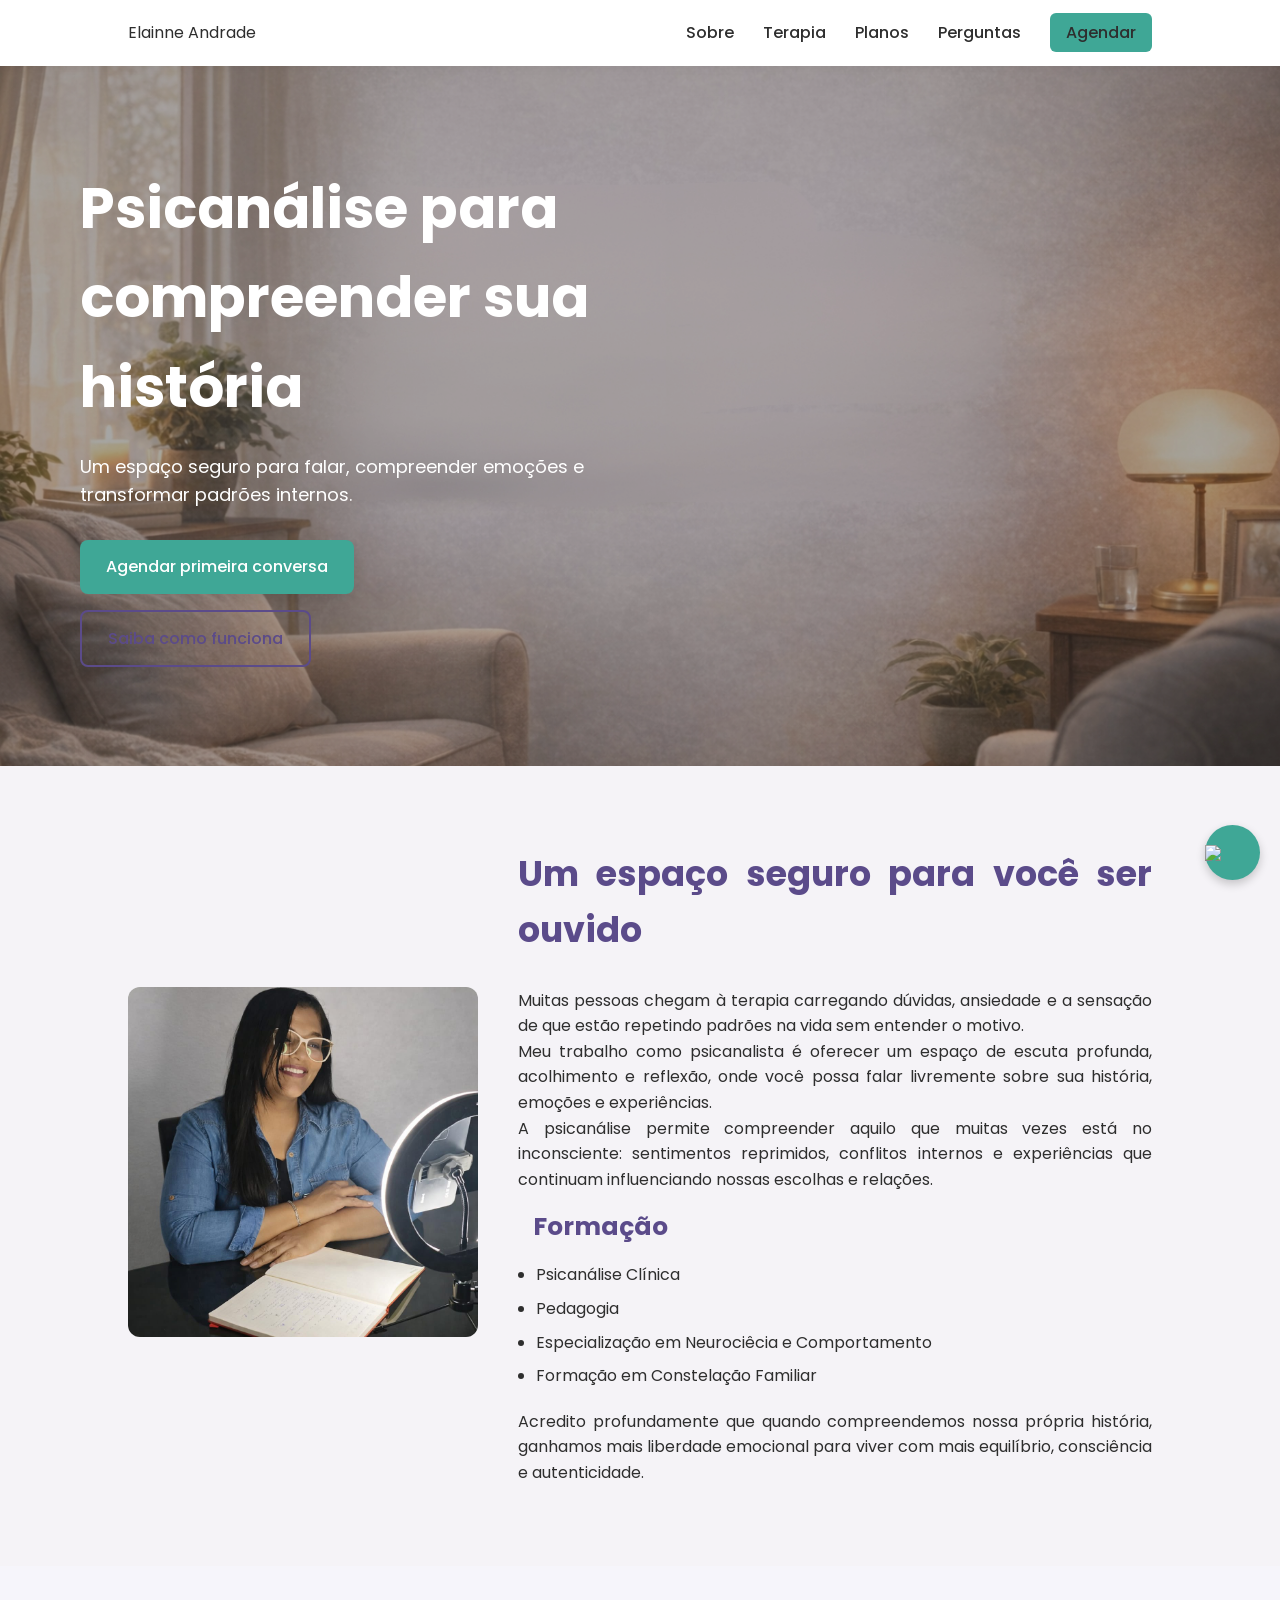
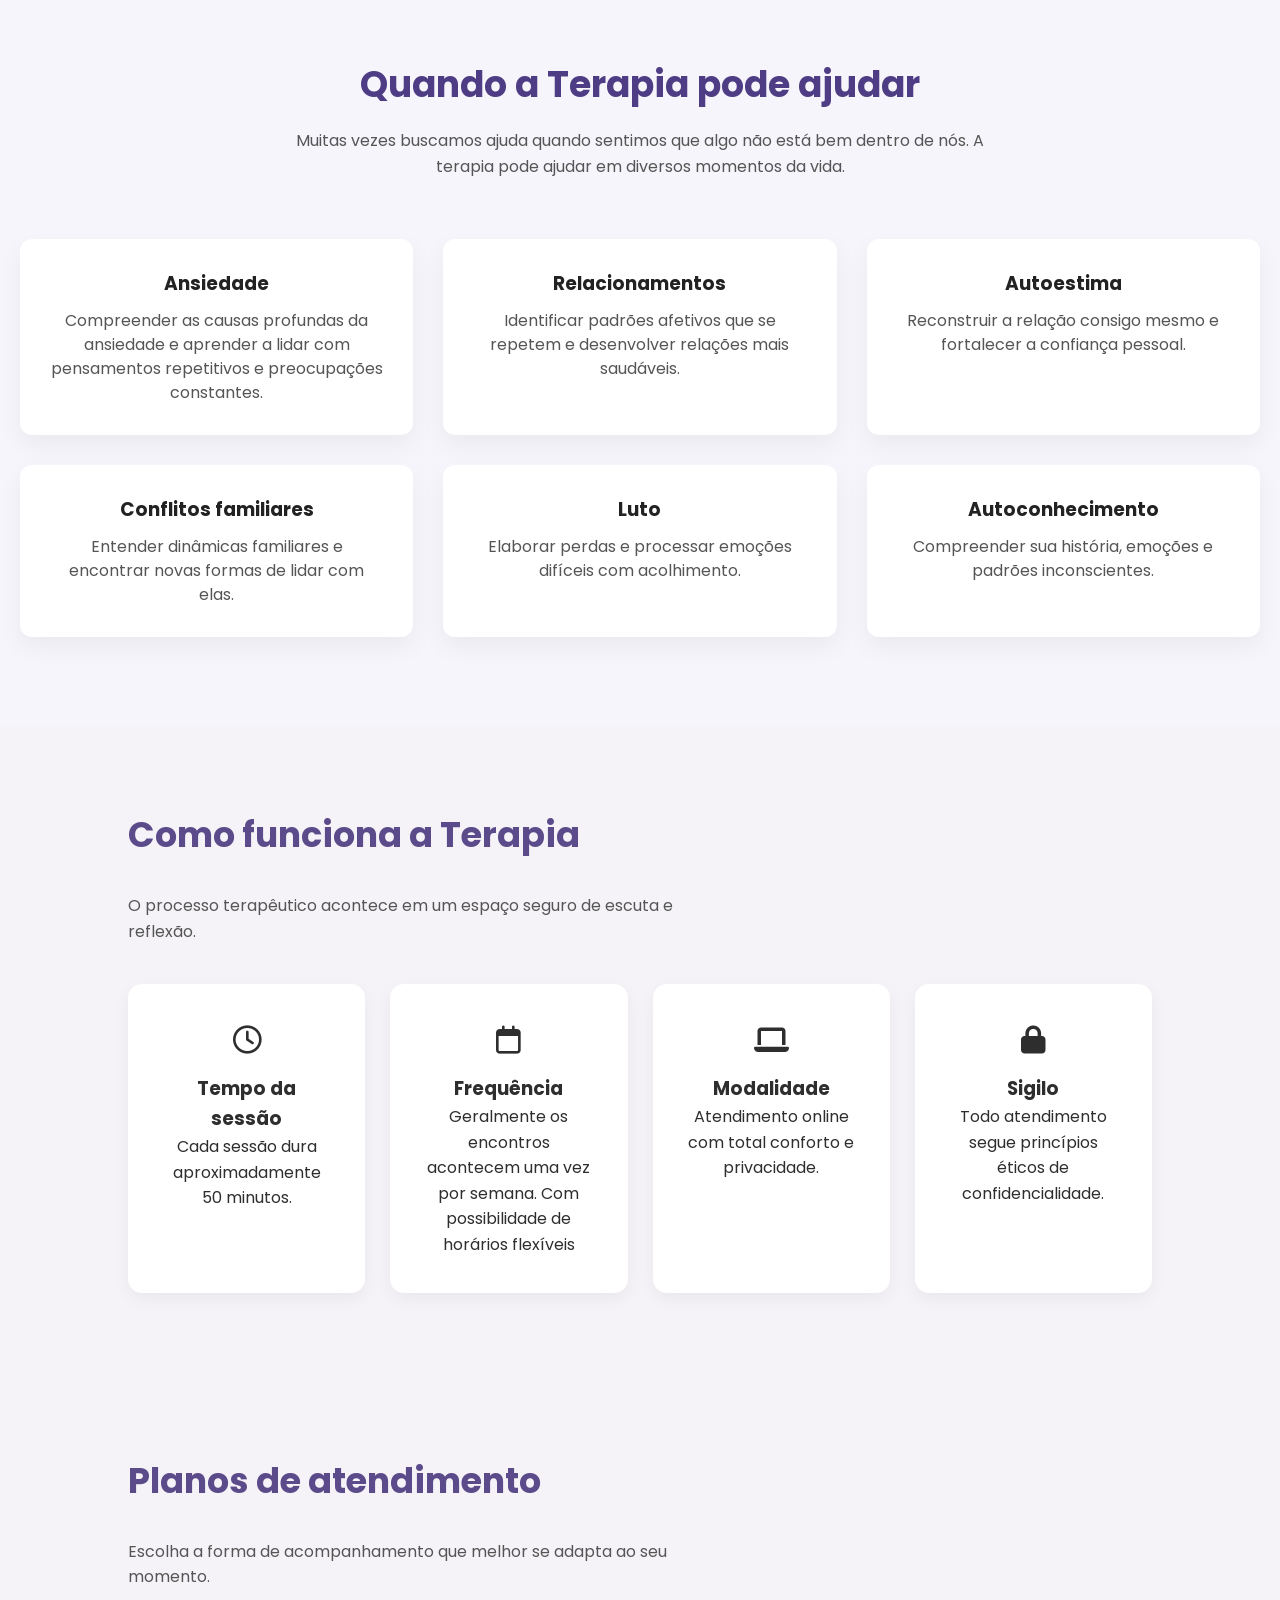
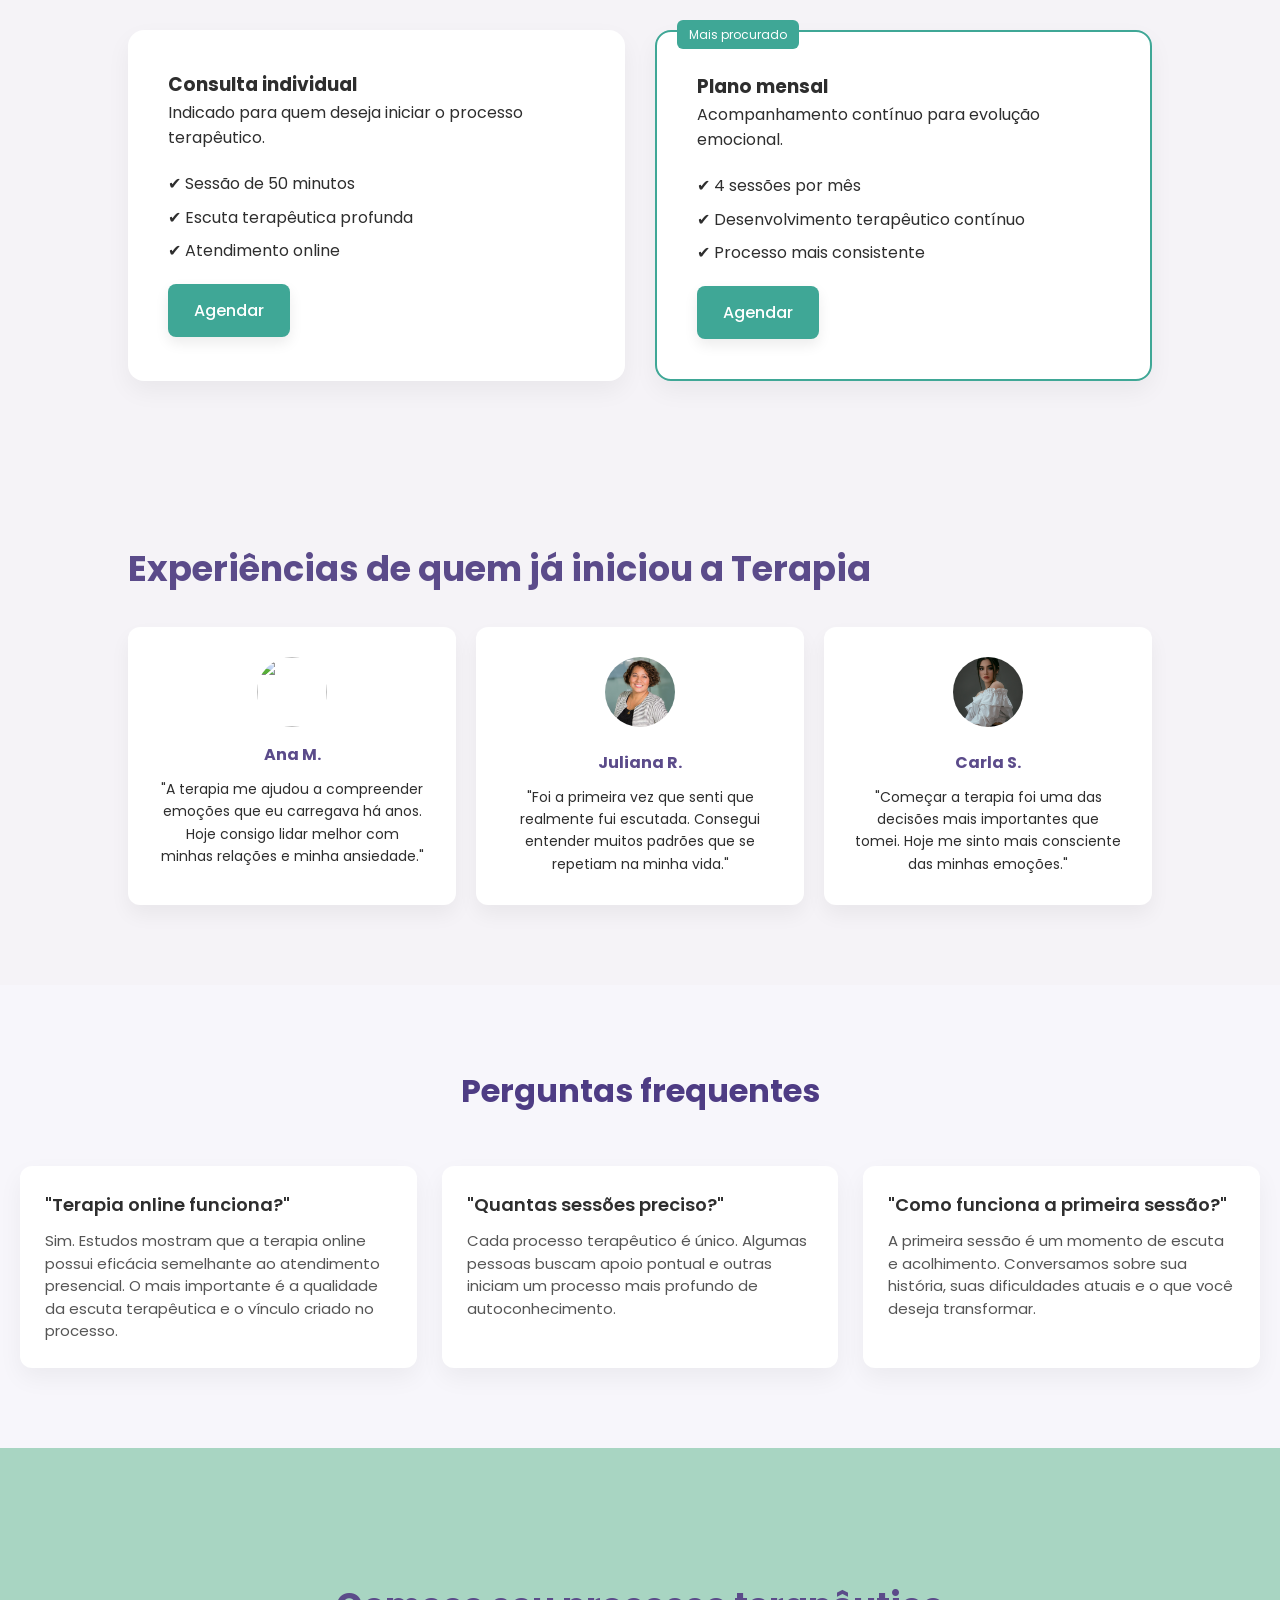
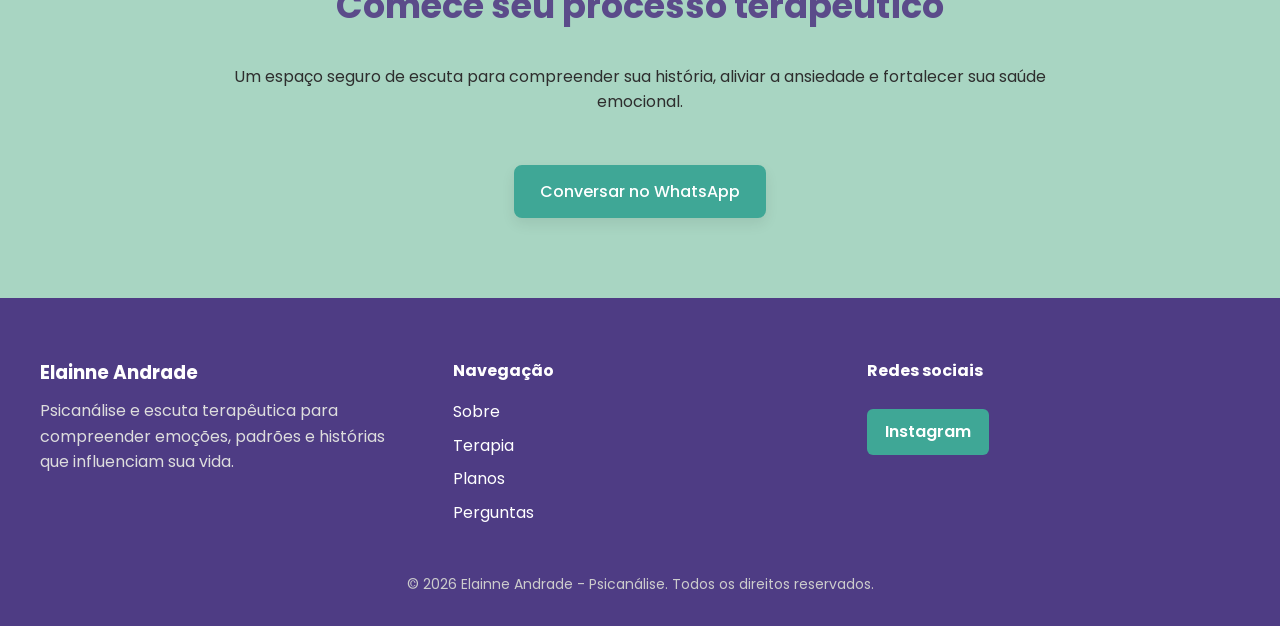
==== index.html @ 33d3bd59 "Update index.html" ====
<!DOCTYPE html>
<html lang="pt-br">

<head>

<meta charset="UTF-8">
<meta name="viewport" content="width=device-width, initial-scale=1.0">

<title>Elainne Andrade | Psicanálise</title>

<link rel="stylesheet" href="style.css">


<!-- favicon -->

<link rel="apple-touch-icon" sizes="180x180" href="img/apple-touch-icon.png">
<link rel="icon" type="image/png" sizes="32x32" href="img/favicon-32x32.png">
<link rel="icon" type="image/png" sizes="16x16" href="img/favicon-16x16.png">


<link rel="shortcut icon" href="img/favicon.ico">


<!-- font -->

<link href="https://fonts.googleapis.com/css2?family=Poppins:wght@300;400;500;600;700&display=swap" rel="stylesheet">

<!-- icones -->
<link rel="stylesheet" href="https://cdnjs.cloudflare.com/ajax/libs/font-awesome/6.5.0/css/all.min.css">


<!-- Google tag (gtag.js) -->
<script async src="https://www.googletagmanager.com/gtag/js?id=G-2YBHS30QB9">
</script>
<script>
  window.dataLayer = window.dataLayer || [];
  function gtag(){dataLayer.push(arguments);}
  gtag('js', new Date());

  gtag('config', 'G-2YBHS30QB9');
</script>

</head>

<body>


<script src="script.js"></script>



<header class="header">

<div class="light-swipe"></div> 
<div class="container-header">

<div class="logo">
Elainne Andrade
</div>

<nav class="menu">

<a href="#sobre">Sobre</a>
<a href="#terapia">Terapia</a>
<a href="#planos">Planos</a>
<a href="#faq">Perguntas</a>
<a href="#contato" class="btn-menu">Agendar</a>

</nav>

</div>

</header>


<section class="hero-sobre">

  <div class="hero-overlay"></div>

  <div class="hero-content">

    <h1>Psicanálise para compreender sua história</h1>

    <p>
      Um espaço seguro para falar, compreender emoções
      e transformar padrões internos.
    </p>

    <div class="hero-buttons">

      <a href="https://wa.me/5511989873469" class="btn-primary">
        Agendar primeira conversa
      </a>

      <a href="#como-funciona" class="btn-secondary">
        Saiba como funciona
      </a>

    </div>

  </div>

</section>


<section id="sobre" class="sobre fade">

<div class="sobre-container">

<div class="sobre-img">

<img src="img/elainne.jpeg" alt="Elainne Andrade">

</div>

<div class="sobre-text">

<h2>Um espaço seguro para você ser ouvido</h2>

<p>

Muitas pessoas chegam à terapia carregando dúvidas, ansiedade e a sensação de que estão repetindo padrões na vida sem entender o motivo.

</p>

<p>

Meu trabalho como psicanalista é oferecer um espaço de escuta profunda, acolhimento e reflexão, onde você possa falar livremente sobre sua história, emoções e experiências.

</p>

<p>

A psicanálise permite compreender aquilo que muitas vezes está no inconsciente: sentimentos reprimidos, conflitos internos e experiências que continuam influenciando nossas escolhas e relações.

</p>

<h2 class="tituloFormacao">Formação</h2>

<ul class="lista-formacao">

<li> Psicanálise Clínica</li>
<li> Pedagogia</li>
<li> Especialização em Neurociêcia e Comportamento</li>
<li> Formação em Constelação Familiar</li>

</ul>

<p>

Acredito profundamente que quando compreendemos nossa própria história, ganhamos mais liberdade emocional para viver com mais equilíbrio, consciência e autenticidade.

</p>

</div>

</div>

</section>



<section class="ajuda" id="terapia">
  <div class="container">

    <h2>Quando a Terapia pode ajudar</h2>

    <p class="ajuda-subtitulo">
      Muitas vezes buscamos ajuda quando sentimos que algo não está bem
      dentro de nós. A terapia pode ajudar em diversos momentos da vida.
    </p>

    <div class="ajuda-grid">

      <div class="ajuda-card">
        <h3>Ansiedade</h3>
        <p>
          Compreender as causas profundas da ansiedade e aprender a lidar
          com pensamentos repetitivos e preocupações constantes.
        </p>
      </div>

      <div class="ajuda-card">
        <h3>Relacionamentos</h3>
        <p>
          Identificar padrões afetivos que se repetem e desenvolver
          relações mais saudáveis.
        </p>
      </div>

      <div class="ajuda-card">
        <h3>Autoestima</h3>
        <p>
          Reconstruir a relação consigo mesmo e fortalecer a
          confiança pessoal.
        </p>
      </div>

      <div class="ajuda-card">
        <h3>Conflitos familiares</h3>
        <p>
          Entender dinâmicas familiares e encontrar novas
          formas de lidar com elas.
        </p>
      </div>

      <div class="ajuda-card">
        <h3>Luto</h3>
        <p>
          Elaborar perdas e processar emoções difíceis
          com acolhimento.
        </p>
      </div>

      <div class="ajuda-card">
        <h3>Autoconhecimento</h3>
        <p>
          Compreender sua história, emoções e padrões
          inconscientes.
        </p>
      </div>

    </div>

  </div>
</section>



<section id="como-funciona" class="funciona fade">

<h2>Como funciona a Terapia</h2>

<p class="section-intro">
O processo terapêutico acontece em um espaço seguro de escuta e reflexão.
</p>

<div class="funciona-grid">

<div class="info-card">

<div class="icon"><i class="fa-regular fa-clock"></i></div>

<h3>Tempo da sessão</h3>

<p>
Cada sessão dura aproximadamente 50 minutos.
</p>

</div>

<div class="info-card">

<div class="icon"><i class="fa-regular fa-calendar"></i></div>

<h3>Frequência</h3>

<p>
Geralmente os encontros acontecem uma vez por semana. Com possibilidade de horários flexíveis
</p>

</div>

<div class="info-card">

<div class="icon"><i class="fa-solid fa-laptop"></i></div>

<h3>Modalidade</h3>

<p>
Atendimento online com total conforto e privacidade.
</p>

</div>

<div class="info-card">

<div class="icon"><i class="fa-solid fa-lock"></i></div>

<h3>Sigilo</h3>

<p>
Todo atendimento segue princípios éticos de confidencialidade.
</p>

</div>

</div>

</section>



<section id="planos" class="planos fade">

<h2>Planos de atendimento</h2>

<p class="section-intro">
Escolha a forma de acompanhamento que melhor se adapta ao seu momento.
</p>

<div class="planos-grid">

<div class="plano-card">

<h3>Consulta individual</h3>

<p class="descricao">
Indicado para quem deseja iniciar o processo terapêutico.
</p>

<ul>

<li>✔ Sessão de 50 minutos</li>
<li>✔ Escuta terapêutica profunda</li>
<li>✔ Atendimento online</li>

</ul>

<a href="#" class="btn-primary">Agendar</a>

</div>


<div class="plano-card destaque">

<span class="tag">Mais procurado</span>

<h3>Plano mensal</h3>

<p class="descricao">
Acompanhamento contínuo para evolução emocional.
</p>

<ul>

<li>✔ 4 sessões por mês</li>
<li>✔ Desenvolvimento terapêutico contínuo</li>
<li>✔ Processo mais consistente</li>

</ul>

<a href="#" class="btn-primary">Agendar</a>

</div>

</div>

</section>


<section class="depoimentos fade">

<h2>Experiências de quem já iniciou a Terapia</h2>

<div class="depo-grid">

<div class="depo-card">

<img src="img/pessoa1.jpg">

<h4>Ana M.</h4>

<p>

"A terapia me ajudou a compreender emoções que eu carregava há anos.  
Hoje consigo lidar melhor com minhas relações e minha ansiedade."

</p>

</div>

<div class="depo-card">

<img src="img/pessoa2.jpg">

<h4>Juliana R.</h4>

<p>

"Foi a primeira vez que senti que realmente fui escutada.  
Consegui entender muitos padrões que se repetiam na minha vida."

</p>

</div>

<div class="depo-card">

<img src="img/pessoa3.jpg">

<h4>Carla S.</h4>

<p>

"Começar a terapia foi uma das decisões mais importantes que tomei.  
Hoje me sinto mais consciente das minhas emoções."

</p>

</div>

</div>

</section>



<section class="faq" id="faq">
  <div class="container">
    <h2>Perguntas frequentes</h2>

    <div class="faq-grid">

      <div class="faq-card">
        <div class="faq-question">
          "Terapia online funciona?"
        </div>
        <div class="faq-answer">
          Sim. Estudos mostram que a terapia online possui eficácia semelhante ao atendimento presencial. 
          O mais importante é a qualidade da escuta terapêutica e o vínculo criado no processo.
        </div>
      </div>

      <div class="faq-card">
        <div class="faq-question">
          "Quantas sessões preciso?"
        </div>
        <div class="faq-answer">
          Cada processo terapêutico é único. Algumas pessoas buscam apoio pontual e outras iniciam um processo mais profundo de autoconhecimento.
        </div>
      </div>

      <div class="faq-card">
        <div class="faq-question">
          "Como funciona a primeira sessão?"
        </div>
        <div class="faq-answer">
          A primeira sessão é um momento de escuta e acolhimento. Conversamos sobre sua história, suas dificuldades atuais e o que você deseja transformar.
        </div>
      </div>

    </div>
  </div>
</section>



<section id="contato" class="contato">

<section class="cta-agendamento">
  <div class="container">

    <h2>Comece seu processo terapêutico</h2>

    <p>
      Um espaço seguro de escuta para compreender sua história, 
      aliviar a ansiedade e fortalecer sua saúde emocional.
    </p>


  </div>
</section>

<a href="https://wa.me/5511989873469" class="btn-primary">
Conversar no WhatsApp
</a>

</section>


<footer class="footer">

  <div class="footer-container">

    <div class="footer-col">
      <h3>Elainne Andrade</h3>
      <p>
        Psicanálise e escuta terapêutica para compreender emoções,
        padrões e histórias que influenciam sua vida.
      </p>
    </div>

    <div class="footer-col">
      <h4>Navegação</h4>
      <ul>
        <li><a href="#sobre">Sobre</a></li>
        <li><a href="#terapia">Terapia</a></li>
        <li><a href="#planos">Planos</a></li>
        <li><a href="#perguntas">Perguntas</a></li>
      </ul>
    </div>

    <div class="footer-col">
      <h4>Redes sociais</h4>

      <a 
      href="https://www.instagram.com/elainneandradepsicanalista?igsh=MXZ6ejdtMHZ6Zzd1Zg==" 
      target="_blank"
      class="instagram-link">

      Instagram
      </a>

    </div>

  </div>

  <div class="footer-bottom">
    © 2026 Elainne Andrade - Psicanálise. Todos os direitos reservados.
  </div>

</footer>


<a href="https://wa.me/5511989873469" class="whatsapp">

<img src="https://cdn-icons-png.freepik.com/512/3536/3536445.png" style="width: 60px;">

</a>


<script src="js/script.js"></script>

</body>

</html>
---- style.css ----
*{
margin:0;
padding:0;
box-sizing:border-box;
font-family:'Poppins',sans-serif;
line-height:1.6;
}
html, body {
  overflow-x: hidden;
  scroll-behavior: smooth;
}


body{

background:#F5F3F7;
color:#2E2E2E;

}

/* HEADER */

.header{

background:white;
padding:20px 10%;
box-shadow:0 2px 10px rgba(0,0,0,0.05);
position:sticky;
top:0;
z-index:100;

}

.container-header{

display:flex;
justify-content:space-between;
align-items:center;

}

.menu a{

margin-left:25px;
text-decoration:none;
color:#2E2E2E;
font-weight:500;

}

.btn-menu{

background:#3FA796;
color:white;
padding:8px 16px;
border-radius:6px;  

}

/* lightSwipe */

.light-swipe{

  position: absolute;

  top: 0;

  left: -200px;

  width: 200px;

  height: 100%;

  background: linear-gradient(
    120deg,
    transparent,
    rgba(255,255,255,0.7),
    transparent
  );

  transform: skewX(-25deg);

  animation: swipe 6s infinite;

}

@keyframes swipe {

  0%{
    left: -200px;
  }

  60%{
    left: 120%;
  }

  100%{
    left: 120%;
  }

}

/* HERO */

.hero-sobre{

  height: 700px;

  background-image: url("img/hero-psicanalise.jpg");

  background-size: cover;

  background-position: center;

  display: flex;

  align-items: center;

  position: relative;

  padding: 0 80px;

}


.hero-overlay{

  position: absolute;

  width: 100%;

  height: 100%;

  background: rgba(0,0,0,0.35);

  top: 0;

  left: 0;

}



.hero-content{

  position: relative;
  max-width: 520px;
  overflow-wrap:break-word;
  color: white;

}

.hero-content h1{

  font-size:clamp(32px,6vw,56px);

  margin-bottom: 20px;

}

.hero-content p{

  font-size: 18px;

  margin-bottom: 30px;

}

/* BOTÕES */

.hero-buttons{

  display: flex;

  gap: 16px;

}

.btn-primary{

  background: #3aa37d;

  padding: 14px 26px;

  border-radius: 8px;

  color: white;

  text-decoration: none;

  font-weight: 600;

}

.btn-secondary{

  border: 2px solid white;

  padding: 14px 26px;

  border-radius: 8px;

  color: white;

  text-decoration: none;

  font-weight: 600;

}


/* SEÇÕES */

section{

padding:80px 10%;

}

h2{

color:#5B4B8A;
margin-bottom:30px;
font-size: 35px;

}

/* SOBRE */

.sobre-container{

display:flex;
align-items:center;
gap:40px;

}

.sobre-img img{

width:350px;
border-radius:12px;

}

.tituloFormacao{
    margin: 15px;
    font-size: 25px;
    color: #5B4B8A;
}
.sobre-text{
    width: 70%;
    text-align: justify;
}

/* CARDS */

.cards{

display:grid;
grid-template-columns:repeat(auto-fit,minmax(200px,1fr));
gap:20px;

}

.card{

background:white;
padding:30px;
border-radius:10px;
box-shadow:0 4px 10px rgba(0,0,0,0.05);
text-align:center;

}

/* FUNCIONA */

.ajuda{
  padding:90px 20px;
  background:#f6f5fb;
}

.ajuda h2{
  text-align:center;
  font-size:36px;
  color:#4e3c84;
  margin-bottom:15px;
}

.ajuda-subtitulo{
  text-align:center;
  max-width:700px;
  margin:auto;
  margin-bottom:60px;
  color:#555;
}

.ajuda-grid{
  display:grid;
  grid-template-columns: repeat(3, 1fr);
  gap:30px;
}

.ajuda-card{
  background:white;
  padding:30px;
  border-radius:12px;
  text-align:center;
  box-shadow:0 10px 25px rgba(0,0,0,0.05);
  transition:0.3s;
}

.ajuda-card:hover{
  transform:translateY(-5px);
}

.ajuda-card h3{
  margin-bottom:10px;
  color:#222;
}

.ajuda-card p{
  color:#555;
  line-height:1.5;
}

/* PLANOS */

.planos-grid{

display:grid;
grid-template-columns:repeat(auto-fit,minmax(320px,1fr));
gap:30px;
margin-top:30px;

}

.plano-card{

background:white;
padding:40px;
border-radius:16px;
box-shadow:0 10px 24px rgba(0,0,0,0.05);
position:relative;
transition:0.25s;

}

.plano-card:hover{

transform:translateY(-8px);

}

.plano-card ul{

margin:20px 0;
padding-left:0;
list-style:none;

}

.plano-card li{

margin-bottom:8px;

}

.plano-card.destaque{

border:2px solid #3FA796;

}

.tag{

position:absolute;
top:-12px;
left:20px;
background:#3FA796;
color:white;
padding:5px 12px;
border-radius:6px;
font-size:12px;

}

/* DEPOIMENTOS */

.depo-grid{

display:grid;
grid-template-columns:repeat(auto-fit,minmax(250px,1fr));
gap:20px;

}

.depo-card{

background:white;
padding:30px;
border-radius:12px;
text-align:center;
box-shadow:0 10px 20px rgba(0,0,0,0.05);
transition:0.3s;

}

.depo-card:hover{

transform:translateY(-8px);

}

.depo-card img{

width:70px;
height:70px;
border-radius:50%;
object-fit:cover;
margin-bottom:15px;

}

.depo-card h4{

margin-bottom:10px;
color:#5B4B8A;

}

.depo-card p{

font-size:14px;

}
/* CONTATO */

.contato{

text-align:center;
background:#A8D5C2;

}

/* FOOTER */

.footer{

background:#4e3c84;

color:white;

padding:60px 20px 30px;


}

.footer-container{

max-width:1200px;

margin:auto;

display:grid;

grid-template-columns:repeat(auto-fit,minmax(250px,1fr));

gap:40px;

}

.footer h3{

margin-bottom:10px;

}

.footer h4{

margin-bottom:15px;

}

.footer p{

line-height:1.6;

color:#ddd;

}

.footer ul{

list-style:none;

padding:0;

}

.footer ul li{

margin-bottom:8px;

}

.footer a{

color:white;

text-decoration:none;

transition:0.3s;

}

.footer a:hover{

color:#8fd3b5;

}
.footer .instagram-link:hover{
  color:#3FA796;
background-color: #4e3c84 ;
border: 1px solid #3FA796 ;
}

.instagram-link{

display:inline-block;

margin-top:10px;

background:#3FA796;

color:#333;

padding:10px 18px;

border-radius:6px;

font-weight:600;

}

.footer-bottom{

text-align:center;

margin-top:40px;

font-size:14px;

color:#ccc;

}

/* WHATSAPP */

.whatsapp{

position:fixed;
bottom:20px;
right:20px;
background:#3FA796;
color:white;
font-size:24px;
width:55px;
height:55px;
border-radius:50%;
display:flex;
align-items:center;
justify-content:center;
text-decoration:none;
box-shadow:0 4px 10px rgba(0,0,0,0.2);

}

/* RESPONSIVO */

@media(max-width:900px){

.hero{

flex-direction:column;
text-align:center;

}

.hero-image img{

width:300px;
margin-top:40px;

}

.sobre-container{

flex-direction:column;
text-align:center;

}

.menu{

display:none;

}
@media (max-width:900px){

.ajuda-grid{
  grid-template-columns: 1fr 1fr;
}

}

@media (max-width:600px){

.ajuda-grid{
  grid-template-columns: 1fr;
}

}
}   

.hero-buttons{
display:flex;
gap:16px;
margin-top:30px;
flex-wrap:wrap;
}

.btn-primary,
.btn-secondary{

padding:14px 26px;
border-radius:8px;
font-weight:500;
text-decoration:none;
display:inline-flex;
align-items:center;
justify-content:center;
transition:0.25s;

}

.btn-primary{

background:#3FA796;
color:white;
box-shadow:0 6px 14px rgba(0,0,0,0.08);

}

.btn-primary:hover{

transform:translateY(-3px);
box-shadow:0 10px 18px rgba(0,0,0,0.12);

}

.btn-secondary{

border:2px solid #5B4B8A;
color:#5B4B8A;
}

.section-intro{

max-width:600px;
margin-bottom:40px;
color:#555;

}

.funciona-grid{

display:grid;
grid-template-columns:repeat(auto-fit,minmax(220px,1fr));
gap:25px;

}

.info-card{

background:white;
padding:35px;
border-radius:14px;
text-align:center;
transition:0.25s;
box-shadow:0 6px 18px rgba(0,0,0,0.05);

}

.info-card:hover{

transform:translateY(-6px);

}

.icon{

font-size:28px;
margin-bottom:10px;

}

.faq {
  padding: 80px 20px;
  background: #f7f6fb;
}

.faq h2{
  text-align:center;
  font-size:32px;
  margin-bottom:50px;
  color:#4e3c84;
}

.faq-grid{
  display:grid;
  grid-template-columns: repeat(auto-fit, minmax(260px,1fr));
  gap:25px;
}

.faq-card{
  background:white;
  padding:25px;
  border-radius:12px;
  box-shadow:0 10px 25px rgba(0,0,0,0.05);
}

.faq-question{
  font-weight:600;
  font-size:18px;
  margin-bottom:10px;
}

.faq-answer{
  font-size:15px;
  color:#555;
  line-height:1.5;
}
.cta-agendamento{
    margin: -30px;
}
.lista-formacao{
  margin-top:10px;
  margin-bottom:20px;
  padding-left:18px;
}

.lista-formacao li{
  margin-bottom:8px;
  line-height:1.6;
}



/* teste responsividade */
@media (max-width:768px){

h1,h2,h3{
text-align:center;
}

p{
text-align:center;
margin:auto;
}

.hero{
min-height:90vh;
padding:80px 20px;
display:flex;
align-items:center;
}

.hero-content{
text-align:center;
max-width:340px;
margin:auto;
}

.hero-content h1{
font-size:36px;
line-height:1.2;
margin-bottom:18px;
}

.hero-content p{
font-size:16px;
line-height:1.5;
margin-bottom:28px;
}

.hero-buttons{
flex-direction:column;
gap:12px;
}

.hero-buttons a{
width:100%;
}
.hero h1{
font-size:34px;
}

}
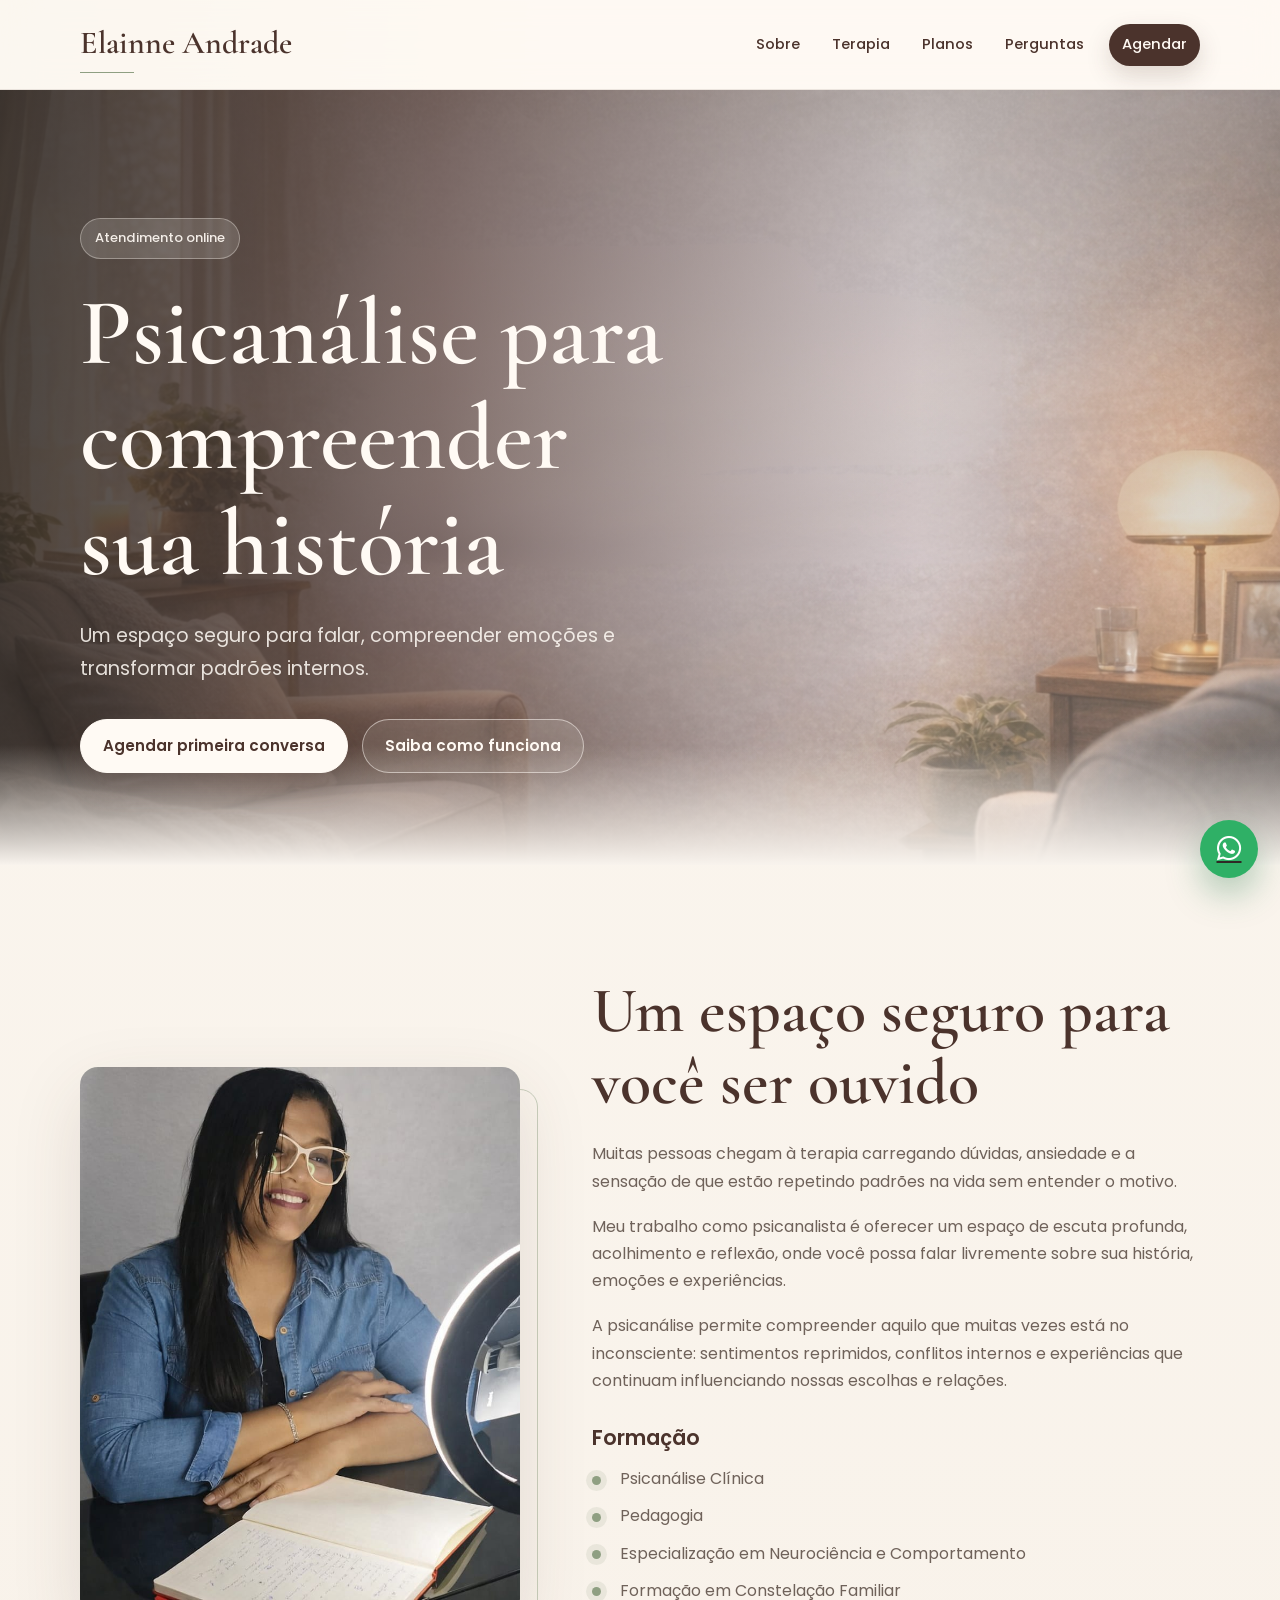
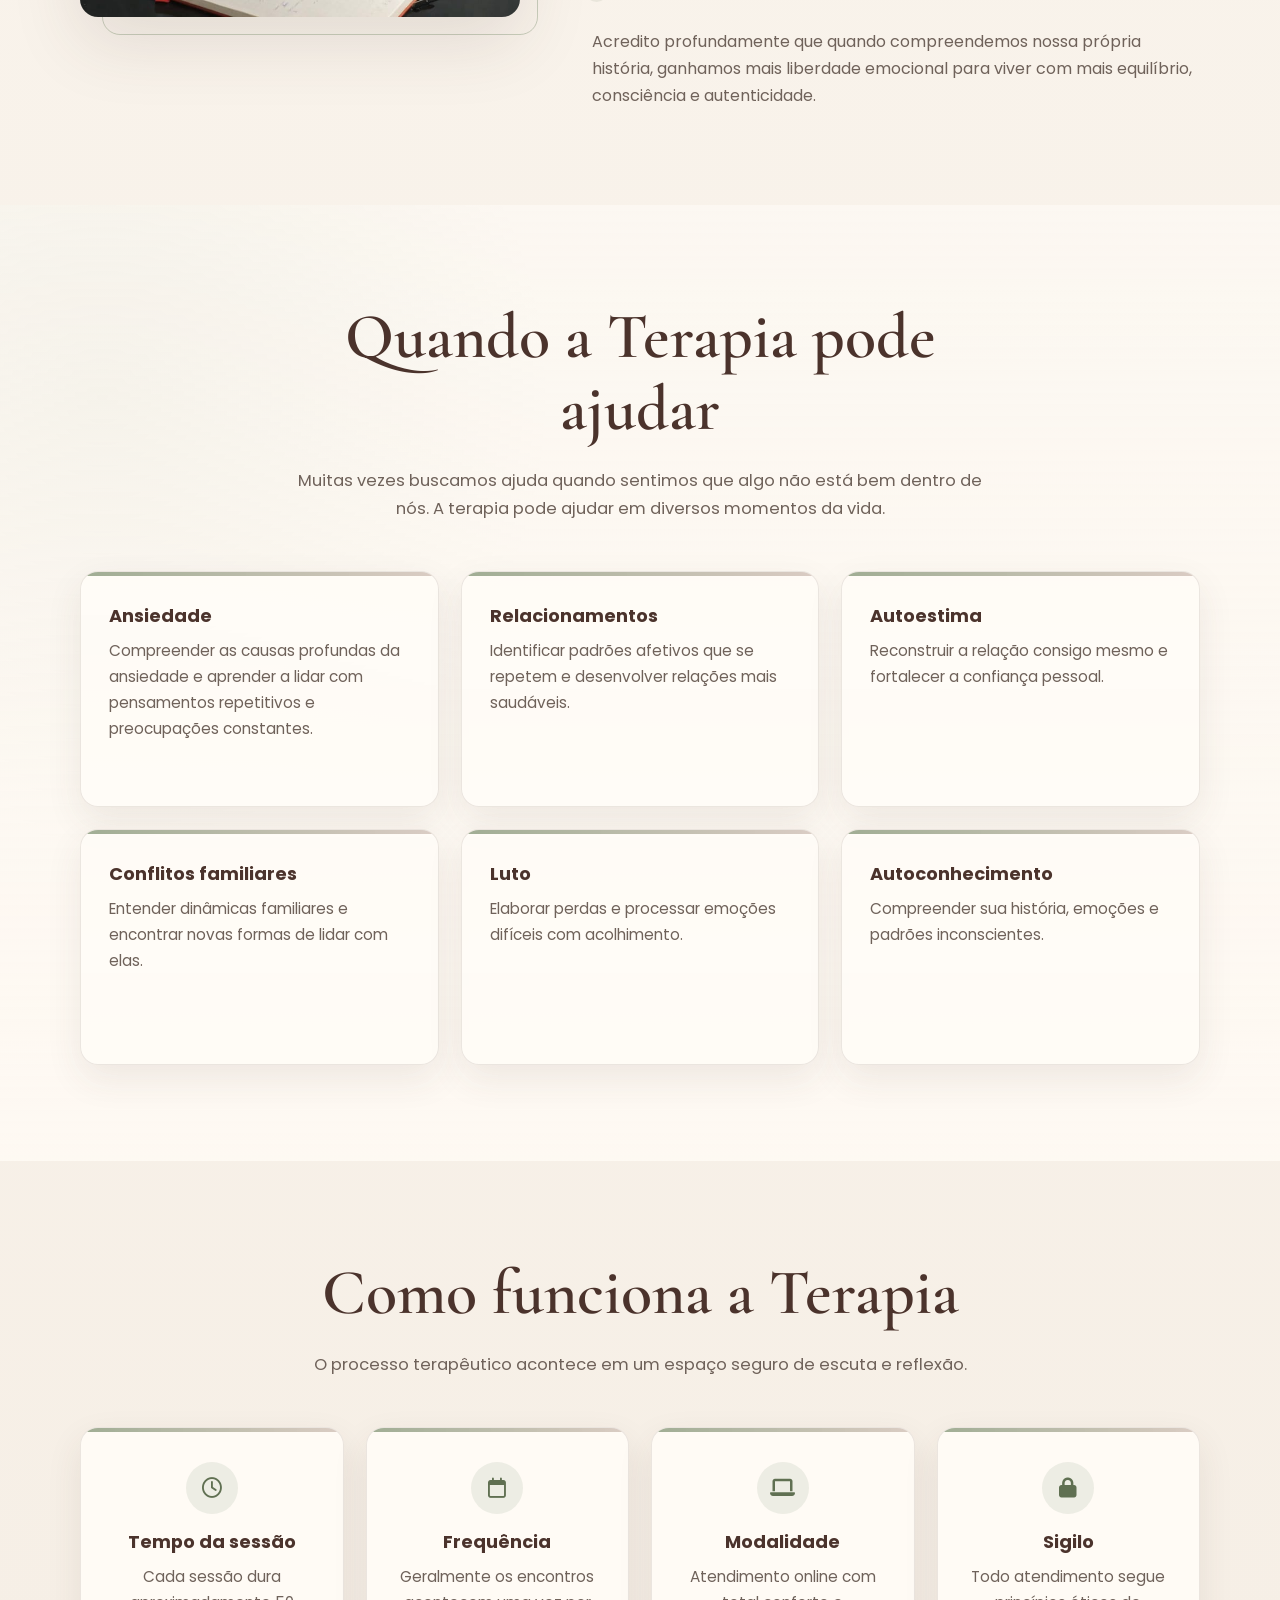
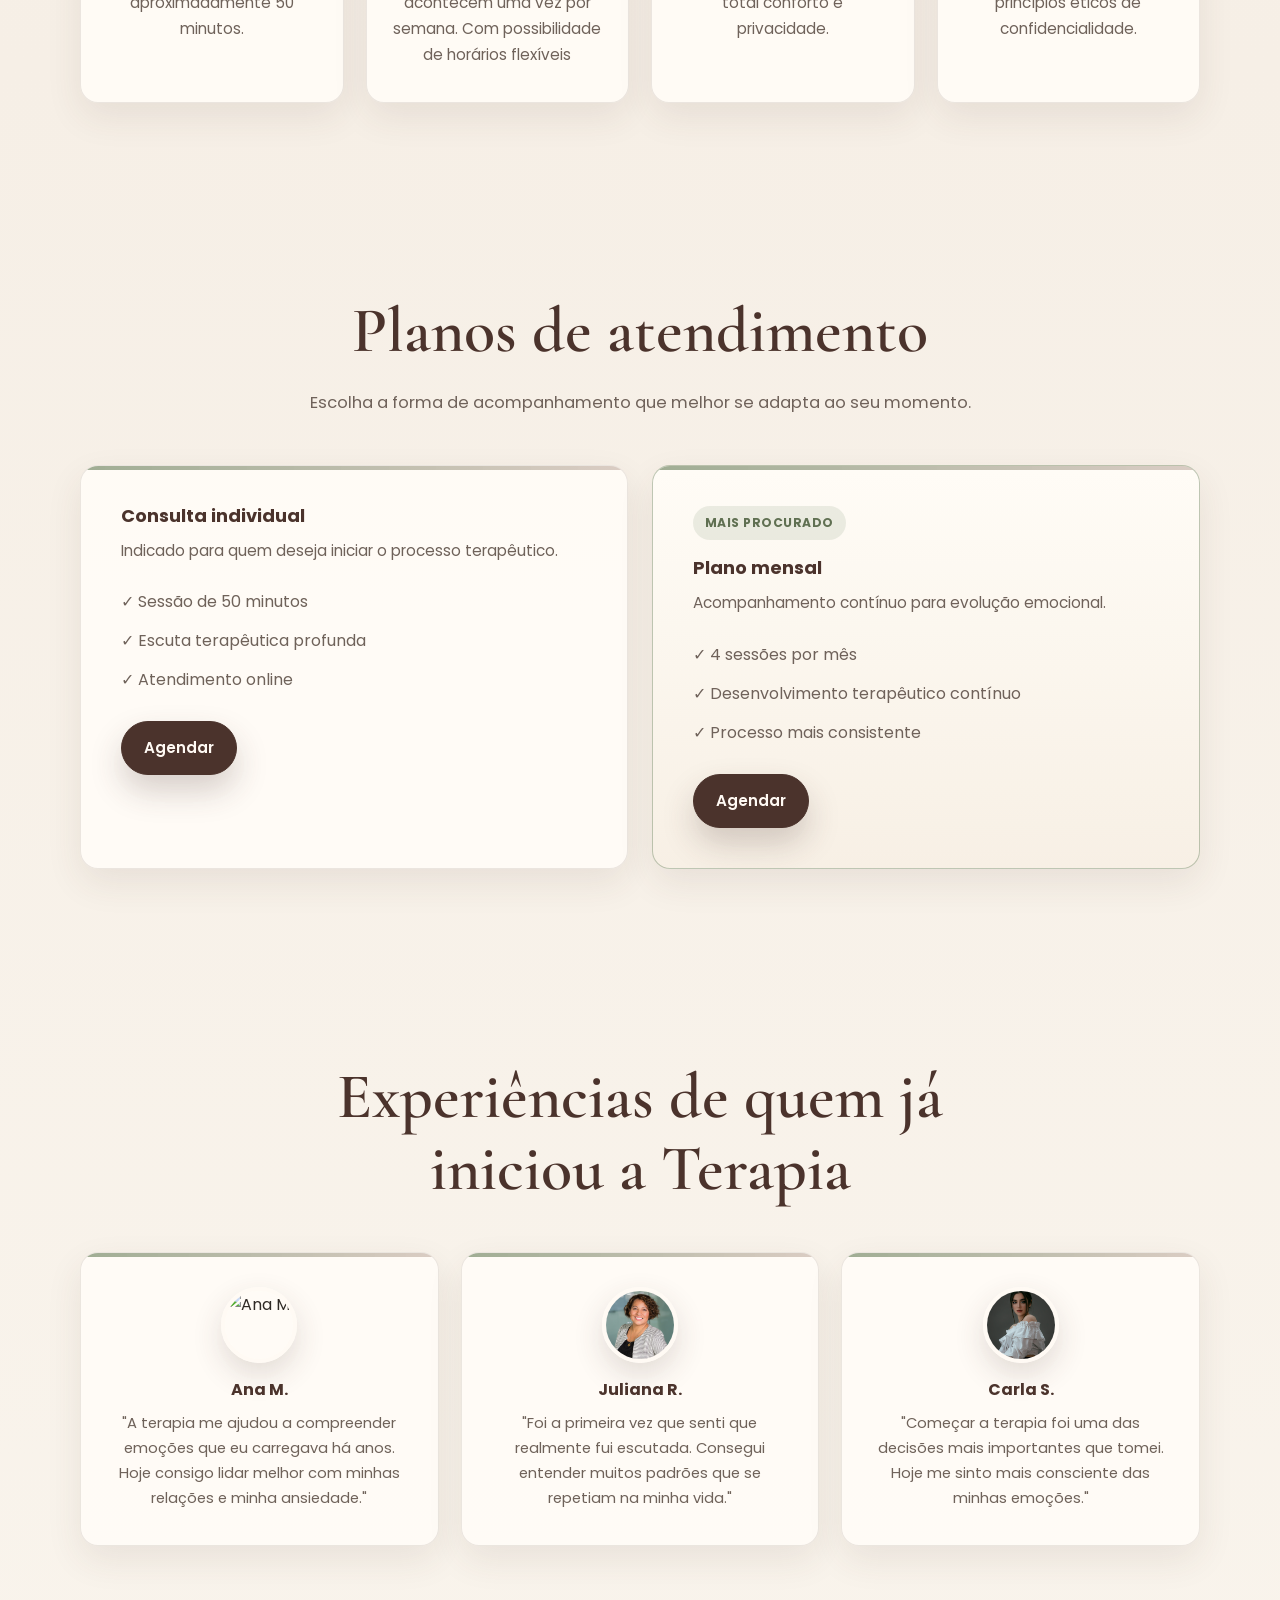
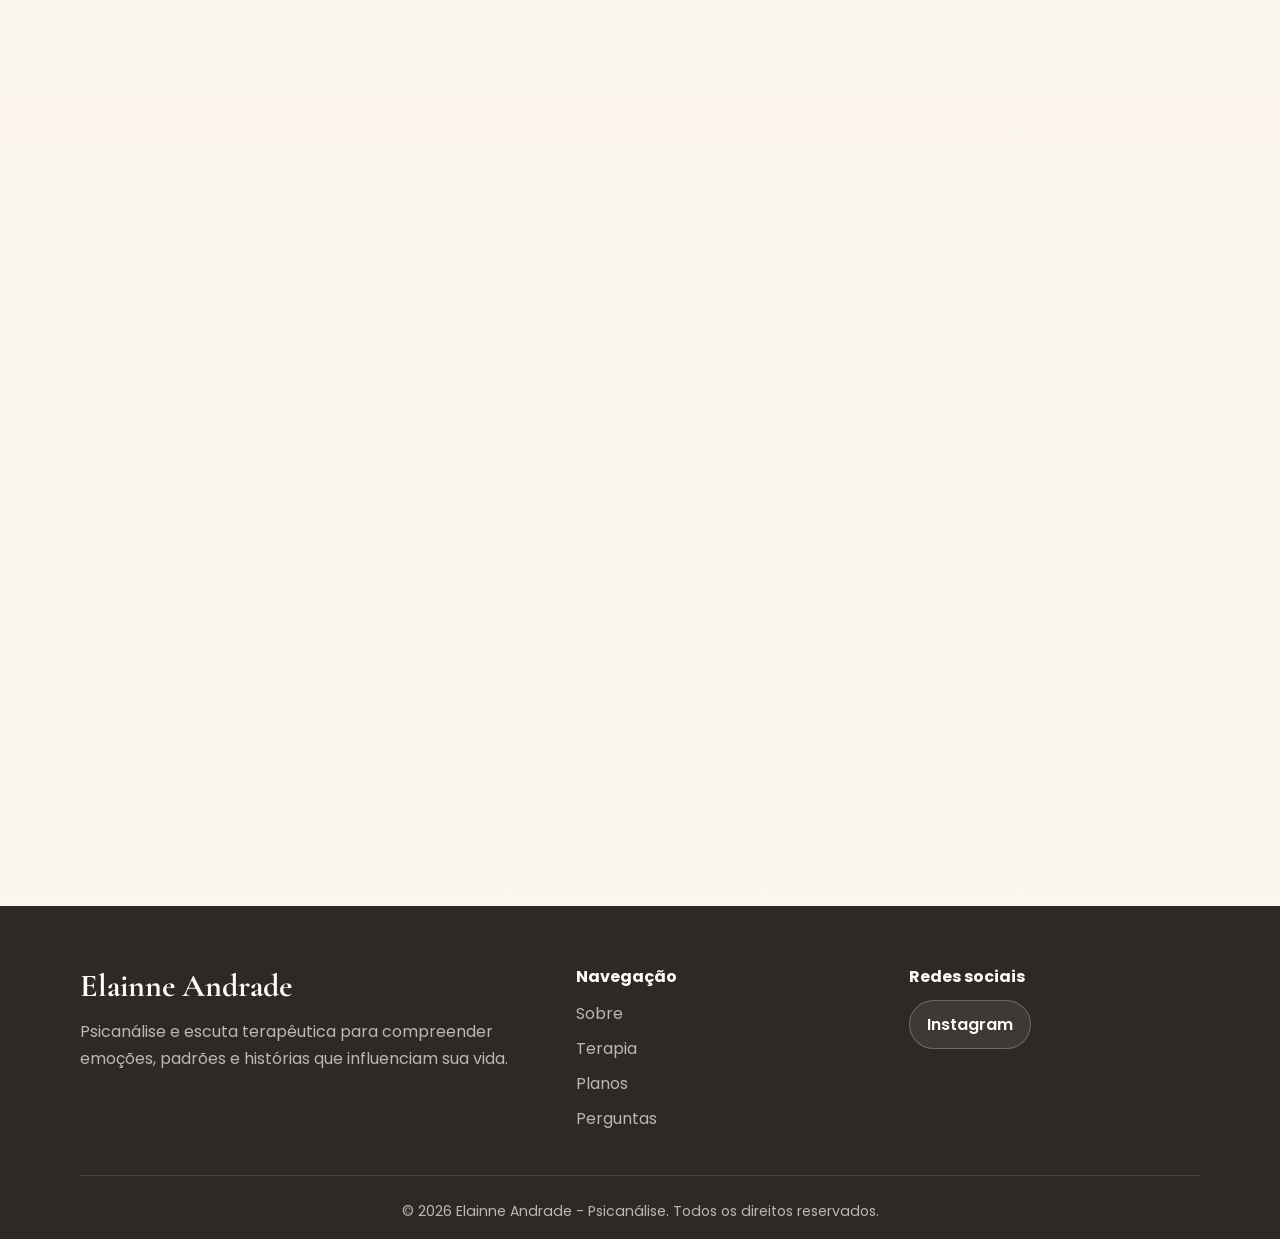
==== commit 28aa100f: "atualização" ====
--- a/index.html
+++ b/index.html
@@ -2,526 +2,386 @@
 <html lang="pt-br">
 
 <head>
-
-<meta charset="UTF-8">
-<meta name="viewport" content="width=device-width, initial-scale=1.0">
-
-<title>Elainne Andrade | Psicanálise</title>
-
-<link rel="stylesheet" href="style.css">
-
-
-<!-- favicon -->
-
-<link rel="apple-touch-icon" sizes="180x180" href="img/apple-touch-icon.png">
-<link rel="icon" type="image/png" sizes="32x32" href="img/favicon-32x32.png">
-<link rel="icon" type="image/png" sizes="16x16" href="img/favicon-16x16.png">
-
-
-<link rel="shortcut icon" href="img/favicon.ico">
-
-
-<!-- font -->
-
-<link href="https://fonts.googleapis.com/css2?family=Poppins:wght@300;400;500;600;700&display=swap" rel="stylesheet">
-
-<!-- icones -->
-<link rel="stylesheet" href="https://cdnjs.cloudflare.com/ajax/libs/font-awesome/6.5.0/css/all.min.css">
-
-
-<!-- Google tag (gtag.js) -->
-<script async src="https://www.googletagmanager.com/gtag/js?id=G-2YBHS30QB9">
-</script>
-<script>
-  window.dataLayer = window.dataLayer || [];
-  function gtag(){dataLayer.push(arguments);}
-  gtag('js', new Date());
-
-  gtag('config', 'G-2YBHS30QB9');
-</script>
-
+  <meta charset="UTF-8">
+  <meta name="viewport" content="width=device-width, initial-scale=1.0">
+
+  <title>Elainne Andrade | Psicanálise</title>
+
+  <link rel="preconnect" href="https://fonts.googleapis.com">
+  <link rel="preconnect" href="https://fonts.gstatic.com" crossorigin>
+  <link href="https://fonts.googleapis.com/css2?family=Cormorant+Garamond:wght@500;600;700&family=Poppins:wght@300;400;500;600;700&display=swap" rel="stylesheet">
+  <link rel="stylesheet" href="https://cdnjs.cloudflare.com/ajax/libs/font-awesome/6.5.0/css/all.min.css">
+  <link rel="stylesheet" href="style.css">
+
+  <link rel="apple-touch-icon" sizes="180x180" href="img/apple-touch-icon.png">
+  <link rel="icon" type="image/png" sizes="32x32" href="img/favicon-32x32.png">
+  <link rel="icon" type="image/png" sizes="16x16" href="img/favicon-16x16.png">
+  <link rel="shortcut icon" href="img/favicon.ico">
+
+  <script async src="https://www.googletagmanager.com/gtag/js?id=G-2YBHS30QB9"></script>
+  <script>
+    window.dataLayer = window.dataLayer || [];
+    function gtag(){dataLayer.push(arguments);}
+    gtag('js', new Date());
+    gtag('config', 'G-2YBHS30QB9');
+  </script>
 </head>
 
 <body>
-
-
-<script src="script.js"></script>
-
-
-
-<header class="header">
-
-<div class="light-swipe"></div> 
-<div class="container-header">
-
-<div class="logo">
-Elainne Andrade
-</div>
-
-<nav class="menu">
-
-<a href="#sobre">Sobre</a>
-<a href="#terapia">Terapia</a>
-<a href="#planos">Planos</a>
-<a href="#faq">Perguntas</a>
-<a href="#contato" class="btn-menu">Agendar</a>
-
-</nav>
-
-</div>
-
-</header>
-
-
-<section class="hero-sobre">
-
-  <div class="hero-overlay"></div>
-
-  <div class="hero-content">
-
-    <h1>Psicanálise para compreender sua história</h1>
-
-    <p>
-      Um espaço seguro para falar, compreender emoções
-      e transformar padrões internos.
-    </p>
-
-    <div class="hero-buttons">
-
-      <a href="https://wa.me/5511989873469" class="btn-primary">
-        Agendar primeira conversa
+  <header class="header">
+    <div class="container-header">
+      <div class="logo">Elainne Andrade</div>
+
+      <button class="menu-toggle" type="button" aria-label="Abrir menu" aria-expanded="false">
+        <span></span>
+      </button>
+
+      <nav class="menu" aria-label="Navegação principal">
+        <a href="#sobre">Sobre</a>
+        <a href="#terapia">Terapia</a>
+        <a href="#planos">Planos</a>
+        <a href="#faq">Perguntas</a>
+        <a href="#contato" class="btn-menu">Agendar</a>
+      </nav>
+    </div>
+  </header>
+
+  <main>
+    <section class="hero-sobre">
+      <div class="hero-overlay"></div>
+
+      <div class="hero-content">
+        <h1>Psicanálise para compreender sua história</h1>
+
+        <p>
+          Um espaço seguro para falar, compreender emoções
+          e transformar padrões internos.
+        </p>
+
+        <div class="hero-buttons">
+          <a href="https://wa.me/5511989873469" class="btn-primary" target="_blank" rel="noopener">
+            Agendar primeira conversa
+          </a>
+
+          <a href="#como-funciona" class="btn-secondary">
+            Saiba como funciona
+          </a>
+        </div>
+      </div>
+    </section>
+
+    <section id="sobre" class="sobre fade">
+      <div class="sobre-container">
+        <div class="sobre-img">
+          <img src="img/elainne.jpeg" alt="Elainne Andrade">
+        </div>
+
+        <div class="sobre-text">
+          <h2>Um espaço seguro para você ser ouvido</h2>
+
+          <p>
+            Muitas pessoas chegam à terapia carregando dúvidas, ansiedade e a sensação de que estão repetindo padrões na vida sem entender o motivo.
+          </p>
+
+          <p>
+            Meu trabalho como psicanalista é oferecer um espaço de escuta profunda, acolhimento e reflexão, onde você possa falar livremente sobre sua história, emoções e experiências.
+          </p>
+
+          <p>
+            A psicanálise permite compreender aquilo que muitas vezes está no inconsciente: sentimentos reprimidos, conflitos internos e experiências que continuam influenciando nossas escolhas e relações.
+          </p>
+
+          <h2 class="tituloFormacao">Formação</h2>
+
+          <ul class="lista-formacao">
+            <li>Psicanálise Clínica</li>
+            <li>Pedagogia</li>
+            <li>Especialização em Neurociência e Comportamento</li>
+            <li>Formação em Constelação Familiar</li>
+          </ul>
+
+          <p>
+            Acredito profundamente que quando compreendemos nossa própria história, ganhamos mais liberdade emocional para viver com mais equilíbrio, consciência e autenticidade.
+          </p>
+        </div>
+      </div>
+    </section>
+
+    <section class="ajuda fade" id="terapia">
+      <div class="container">
+        <h2>Quando a Terapia pode ajudar</h2>
+
+        <p class="ajuda-subtitulo">
+          Muitas vezes buscamos ajuda quando sentimos que algo não está bem
+          dentro de nós. A terapia pode ajudar em diversos momentos da vida.
+        </p>
+
+        <div class="ajuda-grid">
+          <div class="ajuda-card">
+            <h3>Ansiedade</h3>
+            <p>
+              Compreender as causas profundas da ansiedade e aprender a lidar
+              com pensamentos repetitivos e preocupações constantes.
+            </p>
+          </div>
+
+          <div class="ajuda-card">
+            <h3>Relacionamentos</h3>
+            <p>
+              Identificar padrões afetivos que se repetem e desenvolver
+              relações mais saudáveis.
+            </p>
+          </div>
+
+          <div class="ajuda-card">
+            <h3>Autoestima</h3>
+            <p>
+              Reconstruir a relação consigo mesmo e fortalecer a
+              confiança pessoal.
+            </p>
+          </div>
+
+          <div class="ajuda-card">
+            <h3>Conflitos familiares</h3>
+            <p>
+              Entender dinâmicas familiares e encontrar novas
+              formas de lidar com elas.
+            </p>
+          </div>
+
+          <div class="ajuda-card">
+            <h3>Luto</h3>
+            <p>
+              Elaborar perdas e processar emoções difíceis
+              com acolhimento.
+            </p>
+          </div>
+
+          <div class="ajuda-card">
+            <h3>Autoconhecimento</h3>
+            <p>
+              Compreender sua história, emoções e padrões
+              inconscientes.
+            </p>
+          </div>
+        </div>
+      </div>
+    </section>
+
+    <section id="como-funciona" class="funciona fade">
+      <h2>Como funciona a Terapia</h2>
+
+      <p class="section-intro">
+        O processo terapêutico acontece em um espaço seguro de escuta e reflexão.
+      </p>
+
+      <div class="funciona-grid">
+        <div class="info-card">
+          <div class="icon"><i class="fa-regular fa-clock"></i></div>
+          <h3>Tempo da sessão</h3>
+          <p>Cada sessão dura aproximadamente 50 minutos.</p>
+        </div>
+
+        <div class="info-card">
+          <div class="icon"><i class="fa-regular fa-calendar"></i></div>
+          <h3>Frequência</h3>
+          <p>Geralmente os encontros acontecem uma vez por semana. Com possibilidade de horários flexíveis</p>
+        </div>
+
+        <div class="info-card">
+          <div class="icon"><i class="fa-solid fa-laptop"></i></div>
+          <h3>Modalidade</h3>
+          <p>Atendimento online com total conforto e privacidade.</p>
+        </div>
+
+        <div class="info-card">
+          <div class="icon"><i class="fa-solid fa-lock"></i></div>
+          <h3>Sigilo</h3>
+          <p>Todo atendimento segue princípios éticos de confidencialidade.</p>
+        </div>
+      </div>
+    </section>
+
+    <section id="planos" class="planos fade">
+      <h2>Planos de atendimento</h2>
+
+      <p class="section-intro">
+        Escolha a forma de acompanhamento que melhor se adapta ao seu momento.
+      </p>
+
+      <div class="planos-grid">
+        <div class="plano-card">
+          <h3>Consulta individual</h3>
+
+          <p class="descricao">
+            Indicado para quem deseja iniciar o processo terapêutico.
+          </p>
+
+          <ul>
+            <li>✓ Sessão de 50 minutos</li>
+            <li>✓ Escuta terapêutica profunda</li>
+            <li>✓ Atendimento online</li>
+          </ul>
+
+          <a href="https://wa.me/5511989873469" class="btn-primary" target="_blank" rel="noopener">Agendar</a>
+        </div>
+
+        <div class="plano-card destaque">
+          <span class="tag">Mais procurado</span>
+
+          <h3>Plano mensal</h3>
+
+          <p class="descricao">
+            Acompanhamento contínuo para evolução emocional.
+          </p>
+
+          <ul>
+            <li>✓ 4 sessões por mês</li>
+            <li>✓ Desenvolvimento terapêutico contínuo</li>
+            <li>✓ Processo mais consistente</li>
+          </ul>
+
+          <a href="https://wa.me/5511989873469" class="btn-primary" target="_blank" rel="noopener">Agendar</a>
+        </div>
+      </div>
+    </section>
+
+    <section class="depoimentos fade">
+      <h2>Experiências de quem já iniciou a Terapia</h2>
+
+      <div class="depo-grid">
+        <div class="depo-card">
+          <img src="img/pessoa1.jpg" alt="Ana M.">
+
+          <h4>Ana M.</h4>
+
+          <p>
+            "A terapia me ajudou a compreender emoções que eu carregava há anos.
+            Hoje consigo lidar melhor com minhas relações e minha ansiedade."
+          </p>
+        </div>
+
+        <div class="depo-card">
+          <img src="img/pessoa2.jpg" alt="Juliana R.">
+
+          <h4>Juliana R.</h4>
+
+          <p>
+            "Foi a primeira vez que senti que realmente fui escutada.
+            Consegui entender muitos padrões que se repetiam na minha vida."
+          </p>
+        </div>
+
+        <div class="depo-card">
+          <img src="img/pessoa3.jpg" alt="Carla S.">
+
+          <h4>Carla S.</h4>
+
+          <p>
+            "Começar a terapia foi uma das decisões mais importantes que tomei.
+            Hoje me sinto mais consciente das minhas emoções."
+          </p>
+        </div>
+      </div>
+    </section>
+
+    <section class="faq fade" id="faq">
+      <div class="container">
+        <h2>Perguntas frequentes</h2>
+
+        <div class="faq-grid">
+          <div class="faq-card">
+            <button class="faq-question" type="button" aria-expanded="false">
+              "Terapia online funciona?"
+            </button>
+            <div class="faq-answer">
+              Sim. Estudos mostram que a terapia online possui eficácia semelhante ao atendimento presencial.
+              O mais importante é a qualidade da escuta terapêutica e o vínculo criado no processo.
+            </div>
+          </div>
+
+          <div class="faq-card">
+            <button class="faq-question" type="button" aria-expanded="false">
+              "Quantas sessões preciso?"
+            </button>
+            <div class="faq-answer">
+              Cada processo terapêutico é único. Algumas pessoas buscam apoio pontual e outras iniciam um processo mais profundo de autoconhecimento.
+            </div>
+          </div>
+
+          <div class="faq-card">
+            <button class="faq-question" type="button" aria-expanded="false">
+              "Como funciona a primeira sessão?"
+            </button>
+            <div class="faq-answer">
+              A primeira sessão é um momento de escuta e acolhimento. Conversamos sobre sua história, suas dificuldades atuais e o que você deseja transformar.
+            </div>
+          </div>
+        </div>
+      </div>
+    </section>
+
+    <section id="contato" class="contato fade">
+      <section class="cta-agendamento">
+        <div class="container">
+          <h2>Comece seu processo terapêutico</h2>
+
+          <p>
+            Um espaço seguro de escuta para compreender sua história,
+            aliviar a ansiedade e fortalecer sua saúde emocional.
+          </p>
+        </div>
+      </section>
+
+      <a href="https://wa.me/5511989873469" class="btn-primary" target="_blank" rel="noopener">
+        Conversar no WhatsApp
       </a>
-
-      <a href="#como-funciona" class="btn-secondary">
-        Saiba como funciona
-      </a>
-
+    </section>
+  </main>
+
+  <footer class="footer">
+    <div class="footer-container">
+      <div class="footer-col">
+        <h3>Elainne Andrade</h3>
+        <p>
+          Psicanálise e escuta terapêutica para compreender emoções,
+          padrões e histórias que influenciam sua vida.
+        </p>
+      </div>
+
+      <div class="footer-col">
+        <h4>Navegação</h4>
+        <ul>
+          <li><a href="#sobre">Sobre</a></li>
+          <li><a href="#terapia">Terapia</a></li>
+          <li><a href="#planos">Planos</a></li>
+          <li><a href="#faq">Perguntas</a></li>
+        </ul>
+      </div>
+
+      <div class="footer-col">
+        <h4>Redes sociais</h4>
+
+        <a
+          href="https://www.instagram.com/elainneandradepsicanalista?igsh=MXZ6ejdtMHZ6Zzd1Zg=="
+          target="_blank"
+          rel="noopener"
+          class="instagram-link">
+          Instagram
+        </a>
+      </div>
     </div>
 
-  </div>
-
-</section>
-
-
-<section id="sobre" class="sobre fade">
-
-<div class="sobre-container">
-
-<div class="sobre-img">
-
-<img src="img/elainne.jpeg" alt="Elainne Andrade">
-
-</div>
-
-<div class="sobre-text">
-
-<h2>Um espaço seguro para você ser ouvido</h2>
-
-<p>
-
-Muitas pessoas chegam à terapia carregando dúvidas, ansiedade e a sensação de que estão repetindo padrões na vida sem entender o motivo.
-
-</p>
-
-<p>
-
-Meu trabalho como psicanalista é oferecer um espaço de escuta profunda, acolhimento e reflexão, onde você possa falar livremente sobre sua história, emoções e experiências.
-
-</p>
-
-<p>
-
-A psicanálise permite compreender aquilo que muitas vezes está no inconsciente: sentimentos reprimidos, conflitos internos e experiências que continuam influenciando nossas escolhas e relações.
-
-</p>
-
-<h2 class="tituloFormacao">Formação</h2>
-
-<ul class="lista-formacao">
-
-<li> Psicanálise Clínica</li>
-<li> Pedagogia</li>
-<li> Especialização em Neurociêcia e Comportamento</li>
-<li> Formação em Constelação Familiar</li>
-
-</ul>
-
-<p>
-
-Acredito profundamente que quando compreendemos nossa própria história, ganhamos mais liberdade emocional para viver com mais equilíbrio, consciência e autenticidade.
-
-</p>
-
-</div>
-
-</div>
-
-</section>
-
-
-
-<section class="ajuda" id="terapia">
-  <div class="container">
-
-    <h2>Quando a Terapia pode ajudar</h2>
-
-    <p class="ajuda-subtitulo">
-      Muitas vezes buscamos ajuda quando sentimos que algo não está bem
-      dentro de nós. A terapia pode ajudar em diversos momentos da vida.
-    </p>
-
-    <div class="ajuda-grid">
-
-      <div class="ajuda-card">
-        <h3>Ansiedade</h3>
-        <p>
-          Compreender as causas profundas da ansiedade e aprender a lidar
-          com pensamentos repetitivos e preocupações constantes.
-        </p>
-      </div>
-
-      <div class="ajuda-card">
-        <h3>Relacionamentos</h3>
-        <p>
-          Identificar padrões afetivos que se repetem e desenvolver
-          relações mais saudáveis.
-        </p>
-      </div>
-
-      <div class="ajuda-card">
-        <h3>Autoestima</h3>
-        <p>
-          Reconstruir a relação consigo mesmo e fortalecer a
-          confiança pessoal.
-        </p>
-      </div>
-
-      <div class="ajuda-card">
-        <h3>Conflitos familiares</h3>
-        <p>
-          Entender dinâmicas familiares e encontrar novas
-          formas de lidar com elas.
-        </p>
-      </div>
-
-      <div class="ajuda-card">
-        <h3>Luto</h3>
-        <p>
-          Elaborar perdas e processar emoções difíceis
-          com acolhimento.
-        </p>
-      </div>
-
-      <div class="ajuda-card">
-        <h3>Autoconhecimento</h3>
-        <p>
-          Compreender sua história, emoções e padrões
-          inconscientes.
-        </p>
-      </div>
-
+    <div class="footer-bottom">
+      © 2026 Elainne Andrade - Psicanálise. Todos os direitos reservados.
     </div>
-
-  </div>
-</section>
-
-
-
-<section id="como-funciona" class="funciona fade">
-
-<h2>Como funciona a Terapia</h2>
-
-<p class="section-intro">
-O processo terapêutico acontece em um espaço seguro de escuta e reflexão.
-</p>
-
-<div class="funciona-grid">
-
-<div class="info-card">
-
-<div class="icon"><i class="fa-regular fa-clock"></i></div>
-
-<h3>Tempo da sessão</h3>
-
-<p>
-Cada sessão dura aproximadamente 50 minutos.
-</p>
-
-</div>
-
-<div class="info-card">
-
-<div class="icon"><i class="fa-regular fa-calendar"></i></div>
-
-<h3>Frequência</h3>
-
-<p>
-Geralmente os encontros acontecem uma vez por semana. Com possibilidade de horários flexíveis
-</p>
-
-</div>
-
-<div class="info-card">
-
-<div class="icon"><i class="fa-solid fa-laptop"></i></div>
-
-<h3>Modalidade</h3>
-
-<p>
-Atendimento online com total conforto e privacidade.
-</p>
-
-</div>
-
-<div class="info-card">
-
-<div class="icon"><i class="fa-solid fa-lock"></i></div>
-
-<h3>Sigilo</h3>
-
-<p>
-Todo atendimento segue princípios éticos de confidencialidade.
-</p>
-
-</div>
-
-</div>
-
-</section>
-
-
-
-<section id="planos" class="planos fade">
-
-<h2>Planos de atendimento</h2>
-
-<p class="section-intro">
-Escolha a forma de acompanhamento que melhor se adapta ao seu momento.
-</p>
-
-<div class="planos-grid">
-
-<div class="plano-card">
-
-<h3>Consulta individual</h3>
-
-<p class="descricao">
-Indicado para quem deseja iniciar o processo terapêutico.
-</p>
-
-<ul>
-
-<li>✔ Sessão de 50 minutos</li>
-<li>✔ Escuta terapêutica profunda</li>
-<li>✔ Atendimento online</li>
-
-</ul>
-
-<a href="#" class="btn-primary">Agendar</a>
-
-</div>
-
-
-<div class="plano-card destaque">
-
-<span class="tag">Mais procurado</span>
-
-<h3>Plano mensal</h3>
-
-<p class="descricao">
-Acompanhamento contínuo para evolução emocional.
-</p>
-
-<ul>
-
-<li>✔ 4 sessões por mês</li>
-<li>✔ Desenvolvimento terapêutico contínuo</li>
-<li>✔ Processo mais consistente</li>
-
-</ul>
-
-<a href="#" class="btn-primary">Agendar</a>
-
-</div>
-
-</div>
-
-</section>
-
-
-<section class="depoimentos fade">
-
-<h2>Experiências de quem já iniciou a Terapia</h2>
-
-<div class="depo-grid">
-
-<div class="depo-card">
-
-<img src="img/pessoa1.jpg">
-
-<h4>Ana M.</h4>
-
-<p>
-
-"A terapia me ajudou a compreender emoções que eu carregava há anos.  
-Hoje consigo lidar melhor com minhas relações e minha ansiedade."
-
-</p>
-
-</div>
-
-<div class="depo-card">
-
-<img src="img/pessoa2.jpg">
-
-<h4>Juliana R.</h4>
-
-<p>
-
-"Foi a primeira vez que senti que realmente fui escutada.  
-Consegui entender muitos padrões que se repetiam na minha vida."
-
-</p>
-
-</div>
-
-<div class="depo-card">
-
-<img src="img/pessoa3.jpg">
-
-<h4>Carla S.</h4>
-
-<p>
-
-"Começar a terapia foi uma das decisões mais importantes que tomei.  
-Hoje me sinto mais consciente das minhas emoções."
-
-</p>
-
-</div>
-
-</div>
-
-</section>
-
-
-
-<section class="faq" id="faq">
-  <div class="container">
-    <h2>Perguntas frequentes</h2>
-
-    <div class="faq-grid">
-
-      <div class="faq-card">
-        <div class="faq-question">
-          "Terapia online funciona?"
-        </div>
-        <div class="faq-answer">
-          Sim. Estudos mostram que a terapia online possui eficácia semelhante ao atendimento presencial. 
-          O mais importante é a qualidade da escuta terapêutica e o vínculo criado no processo.
-        </div>
-      </div>
-
-      <div class="faq-card">
-        <div class="faq-question">
-          "Quantas sessões preciso?"
-        </div>
-        <div class="faq-answer">
-          Cada processo terapêutico é único. Algumas pessoas buscam apoio pontual e outras iniciam um processo mais profundo de autoconhecimento.
-        </div>
-      </div>
-
-      <div class="faq-card">
-        <div class="faq-question">
-          "Como funciona a primeira sessão?"
-        </div>
-        <div class="faq-answer">
-          A primeira sessão é um momento de escuta e acolhimento. Conversamos sobre sua história, suas dificuldades atuais e o que você deseja transformar.
-        </div>
-      </div>
-
-    </div>
-  </div>
-</section>
-
-
-
-<section id="contato" class="contato">
-
-<section class="cta-agendamento">
-  <div class="container">
-
-    <h2>Comece seu processo terapêutico</h2>
-
-    <p>
-      Um espaço seguro de escuta para compreender sua história, 
-      aliviar a ansiedade e fortalecer sua saúde emocional.
-    </p>
-
-
-  </div>
-</section>
-
-<a href="https://wa.me/5511989873469" class="btn-primary">
-Conversar no WhatsApp
-</a>
-
-</section>
-
-
-<footer class="footer">
-
-  <div class="footer-container">
-
-    <div class="footer-col">
-      <h3>Elainne Andrade</h3>
-      <p>
-        Psicanálise e escuta terapêutica para compreender emoções,
-        padrões e histórias que influenciam sua vida.
-      </p>
-    </div>
-
-    <div class="footer-col">
-      <h4>Navegação</h4>
-      <ul>
-        <li><a href="#sobre">Sobre</a></li>
-        <li><a href="#terapia">Terapia</a></li>
-        <li><a href="#planos">Planos</a></li>
-        <li><a href="#perguntas">Perguntas</a></li>
-      </ul>
-    </div>
-
-    <div class="footer-col">
-      <h4>Redes sociais</h4>
-
-      <a 
-      href="https://www.instagram.com/elainneandradepsicanalista?igsh=MXZ6ejdtMHZ6Zzd1Zg==" 
-      target="_blank"
-      class="instagram-link">
-
-      Instagram
-      </a>
-
-    </div>
-
-  </div>
-
-  <div class="footer-bottom">
-    © 2026 Elainne Andrade - Psicanálise. Todos os direitos reservados.
-  </div>
-
-</footer>
-
-
-<a href="https://wa.me/5511989873469" class="whatsapp">
-
-<img src="https://cdn-icons-png.freepik.com/512/3536/3536445.png" style="width: 60px;">
-
-</a>
-
-
-<script src="js/script.js"></script>
-
+  </footer>
+
+  <a href="https://wa.me/5511989873469" class="whatsapp" target="_blank" rel="noopener" aria-label="Conversar no WhatsApp">
+    <i class="fa-brands fa-whatsapp" aria-hidden="true"></i>
+  </a>
+
+  <script src="script.js" defer></script>
 </body>
 
-</html>+</html>
--- a/style.css
+++ b/style.css
@@ -1,808 +1,1010 @@
-*{
-margin:0;
-padding:0;
-box-sizing:border-box;
-font-family:'Poppins',sans-serif;
-line-height:1.6;
-}
-html, body {
+:root {
+  --bg: #f8f3ed;
+  --bg-soft: #fffaf4;
+  --surface: rgba(255, 252, 247, 0.92);
+  --surface-solid: #fffcf7;
+  --ink: #2f2925;
+  --muted: #6f625a;
+  --brand: #7a4f3f;
+  --brand-dark: #4b332c;
+  --accent: #8f9f82;
+  --accent-dark: #607052;
+  --line: rgba(75, 51, 44, 0.14);
+  --shadow: 0 24px 70px rgba(75, 51, 44, 0.13);
+  --shadow-soft: 0 14px 36px rgba(75, 51, 44, 0.09);
+  --radius: 8px;
+  --radius-lg: 18px;
+  --container: min(1120px, calc(100% - 40px));
+}
+
+* {
+  margin: 0;
+  padding: 0;
+  box-sizing: border-box;
+}
+
+html {
   overflow-x: hidden;
   scroll-behavior: smooth;
-}
-
-
-body{
-
-background:#F5F3F7;
-color:#2E2E2E;
-
-}
-
-/* HEADER */
-
-.header{
-
-background:white;
-padding:20px 10%;
-box-shadow:0 2px 10px rgba(0,0,0,0.05);
-position:sticky;
-top:0;
-z-index:100;
-
-}
-
-.container-header{
-
-display:flex;
-justify-content:space-between;
-align-items:center;
-
-}
-
-.menu a{
-
-margin-left:25px;
-text-decoration:none;
-color:#2E2E2E;
-font-weight:500;
-
-}
-
-.btn-menu{
-
-background:#3FA796;
-color:white;
-padding:8px 16px;
-border-radius:6px;  
-
-}
-
-/* lightSwipe */
-
-.light-swipe{
-
+  scroll-padding-top: 96px;
+}
+
+body {
+  min-height: 100vh;
+  overflow-x: hidden;
+  background:
+    radial-gradient(circle at top left, rgba(143, 159, 130, 0.14), transparent 34rem),
+    linear-gradient(180deg, #fbf6ef 0%, #f6efe6 54%, #fbf7f0 100%);
+  color: var(--ink);
+  font-family: "Poppins", sans-serif;
+  line-height: 1.7;
+  text-rendering: optimizeLegibility;
+}
+
+img {
+  max-width: 100%;
+  display: block;
+}
+
+a {
+  color: inherit;
+}
+
+button,
+a {
+  -webkit-tap-highlight-color: transparent;
+}
+
+.container,
+.container-header,
+.sobre-container,
+.funciona,
+.planos,
+.depoimentos,
+.footer-container {
+  width: var(--container);
+  margin-inline: auto;
+}
+
+section {
+  padding: 96px 0;
+  position: relative;
+}
+
+h1,
+h2,
+h3,
+h4 {
+  color: var(--brand-dark);
+  line-height: 1.12;
+  letter-spacing: 0;
+}
+
+h1,
+h2 {
+  font-family: "Cormorant Garamond", Georgia, serif;
+  font-weight: 600;
+}
+
+h2 {
+  max-width: 760px;
+  margin: 0 auto 22px;
+  font-size: clamp(2.25rem, 5vw, 4rem);
+  text-align: center;
+}
+
+p {
+  color: var(--muted);
+}
+
+::selection {
+  background: rgba(143, 159, 130, 0.35);
+  color: var(--brand-dark);
+}
+
+/* Header */
+
+.header {
+  position: sticky;
+  top: 0;
+  z-index: 100;
+  padding: 16px 0;
+  background: rgba(255, 250, 244, 0.78);
+  border-bottom: 1px solid rgba(75, 51, 44, 0.1);
+  backdrop-filter: blur(18px);
+  transition: padding 0.25s ease, box-shadow 0.25s ease, background 0.25s ease;
+}
+
+.header.scrolled {
+  padding: 10px 0;
+  background: rgba(255, 250, 244, 0.94);
+  box-shadow: 0 12px 36px rgba(75, 51, 44, 0.08);
+}
+
+.container-header {
+  display: flex;
+  align-items: center;
+  justify-content: space-between;
+  gap: 24px;
+}
+
+.logo {
+  position: relative;
+  z-index: 3;
+  color: var(--brand-dark);
+  font-family: "Cormorant Garamond", Georgia, serif;
+  font-size: clamp(1.45rem, 3vw, 2rem);
+  font-weight: 600;
+  white-space: nowrap;
+}
+
+.logo::after {
+  content: "";
+  display: block;
+  width: 54px;
+  height: 1px;
+  margin-top: 2px;
+  background: var(--accent);
+}
+
+.menu {
+  display: flex;
+  align-items: center;
+  gap: 6px;
+}
+
+.menu a {
+  position: relative;
+  display: inline-flex;
+  align-items: center;
+  justify-content: center;
+  min-height: 42px;
+  padding: 8px 13px;
+  color: var(--brand-dark);
+  text-decoration: none;
+  font-size: 0.92rem;
+  font-weight: 500;
+  border-radius: 999px;
+  transition: color 0.2s ease, background 0.2s ease, transform 0.2s ease;
+}
+
+.menu a:not(.btn-menu):hover {
+  background: rgba(143, 159, 130, 0.13);
+  color: var(--accent-dark);
+}
+
+.btn-menu {
+  margin-left: 6px;
+  background: var(--brand-dark);
+  color: #fffaf4 !important;
+  box-shadow: 0 10px 24px rgba(75, 51, 44, 0.18);
+}
+
+.btn-menu:hover {
+  transform: translateY(-2px);
+  background: var(--brand);
+}
+
+.menu-toggle {
+  display: none;
+  position: relative;
+  z-index: 3;
+  width: 44px;
+  height: 44px;
+  border: 1px solid var(--line);
+  border-radius: 999px;
+  background: var(--surface-solid);
+  color: var(--brand-dark);
+  cursor: pointer;
+}
+
+.menu-toggle span,
+.menu-toggle::before,
+.menu-toggle::after {
+  content: "";
   position: absolute;
-
-  top: 0;
-
-  left: -200px;
-
-  width: 200px;
-
-  height: 100%;
-
-  background: linear-gradient(
-    120deg,
-    transparent,
-    rgba(255,255,255,0.7),
-    transparent
-  );
-
-  transform: skewX(-25deg);
-
-  animation: swipe 6s infinite;
-
-}
-
-@keyframes swipe {
-
-  0%{
-    left: -200px;
-  }
-
-  60%{
-    left: 120%;
-  }
-
-  100%{
-    left: 120%;
-  }
-
-}
-
-/* HERO */
-
-.hero-sobre{
-
-  height: 700px;
-
+  left: 13px;
+  width: 18px;
+  height: 2px;
+  background: currentColor;
+  border-radius: 2px;
+  transition: transform 0.2s ease, opacity 0.2s ease, top 0.2s ease;
+}
+
+.menu-toggle::before {
+  top: 14px;
+}
+
+.menu-toggle span {
+  top: 21px;
+}
+
+.menu-toggle::after {
+  top: 28px;
+}
+
+.header.menu-open .menu-toggle::before {
+  top: 21px;
+  transform: rotate(45deg);
+}
+
+.header.menu-open .menu-toggle span {
+  opacity: 0;
+}
+
+.header.menu-open .menu-toggle::after {
+  top: 21px;
+  transform: rotate(-45deg);
+}
+
+/* Hero */
+
+.hero-sobre {
+  min-height: 86vh;
+  display: flex;
+  align-items: center;
+  padding: 128px max(20px, calc((100vw - 1120px) / 2)) 92px;
+  isolation: isolate;
   background-image: url("img/hero-psicanalise.jpg");
-
+  background-position: center;
   background-size: cover;
-
-  background-position: center;
-
+}
+
+.hero-sobre::after {
+  content: "";
+  position: absolute;
+  inset: auto 0 0;
+  height: 120px;
+  background: linear-gradient(180deg, transparent, var(--bg));
+  z-index: -1;
+}
+
+.hero-overlay {
+  position: absolute;
+  inset: 0;
+  z-index: -2;
+  background:
+    linear-gradient(90deg, rgba(47, 41, 37, 0.82) 0%, rgba(75, 51, 44, 0.58) 34%, rgba(255, 250, 244, 0.18) 72%),
+    linear-gradient(180deg, rgba(47, 41, 37, 0.34), rgba(47, 41, 37, 0.08));
+}
+
+.hero-content {
+  width: 100%;
+  max-width: 620px;
+  color: #fffaf4;
+  animation: heroIn 0.9s ease both;
+}
+
+.hero-content::before {
+  content: "Atendimento online";
+  display: inline-flex;
+  margin-bottom: 22px;
+  padding: 8px 14px;
+  border: 1px solid rgba(255, 250, 244, 0.34);
+  border-radius: 999px;
+  background: rgba(255, 250, 244, 0.14);
+  color: rgba(255, 250, 244, 0.92);
+  font-size: 0.82rem;
+  font-weight: 500;
+  backdrop-filter: blur(12px);
+}
+
+.hero-content h1 {
+  color: #fffaf4;
+  font-size: clamp(3rem, 8vw, 5.9rem);
+}
+
+.hero-content p {
+  max-width: 560px;
+  margin-top: 22px;
+  color: rgba(255, 250, 244, 0.86);
+  font-size: clamp(1rem, 2vw, 1.2rem);
+}
+
+.hero-buttons {
   display: flex;
-
+  flex-wrap: wrap;
+  gap: 14px;
+  margin-top: 34px;
+}
+
+.btn-primary,
+.btn-secondary {
+  display: inline-flex;
   align-items: center;
-
+  justify-content: center;
+  min-height: 50px;
+  padding: 13px 22px;
+  border-radius: 999px;
+  font-size: 0.95rem;
+  font-weight: 600;
+  text-decoration: none;
+  transition: transform 0.22s ease, box-shadow 0.22s ease, background 0.22s ease, color 0.22s ease, border-color 0.22s ease;
+}
+
+.btn-primary {
+  border: 1px solid var(--brand-dark);
+  background: var(--brand-dark);
+  color: #fffaf4;
+  box-shadow: 0 16px 32px rgba(75, 51, 44, 0.22);
+}
+
+.btn-primary:hover {
+  transform: translateY(-3px);
+  background: var(--brand);
+  border-color: var(--brand);
+  box-shadow: 0 20px 42px rgba(75, 51, 44, 0.28);
+}
+
+.hero-sobre .btn-primary {
+  background: #fffaf4;
+  border-color: #fffaf4;
+  color: var(--brand-dark);
+}
+
+.hero-sobre .btn-primary:hover {
+  background: #efe1d1;
+}
+
+.btn-secondary {
+  border: 1px solid rgba(255, 250, 244, 0.52);
+  background: rgba(255, 250, 244, 0.1);
+  color: #fffaf4;
+  backdrop-filter: blur(10px);
+}
+
+.btn-secondary:hover {
+  transform: translateY(-3px);
+  background: rgba(255, 250, 244, 0.2);
+  border-color: rgba(255, 250, 244, 0.82);
+}
+
+@keyframes heroIn {
+  from {
+    opacity: 0;
+    transform: translateY(18px);
+  }
+
+  to {
+    opacity: 1;
+    transform: translateY(0);
+  }
+}
+
+/* Sobre */
+
+.sobre {
+  padding-top: 110px;
+}
+
+.sobre-container {
+  display: grid;
+  grid-template-columns: minmax(280px, 0.84fr) minmax(0, 1.16fr);
+  align-items: center;
+  gap: clamp(34px, 6vw, 72px);
+}
+
+.sobre-img {
   position: relative;
-
-  padding: 0 80px;
-
-}
-
-
-.hero-overlay{
-
+}
+
+.sobre-img::before {
+  content: "";
   position: absolute;
-
+  inset: 22px -18px -18px 22px;
+  border: 1px solid rgba(143, 159, 130, 0.46);
+  border-radius: var(--radius-lg);
+  z-index: -1;
+}
+
+.sobre-img img {
   width: 100%;
-
-  height: 100%;
-
-  background: rgba(0,0,0,0.35);
-
-  top: 0;
-
+  aspect-ratio: 4 / 5;
+  object-fit: cover;
+  object-position: 48% center;
+  border-radius: var(--radius-lg);
+  box-shadow: var(--shadow);
+}
+
+.sobre-text h2 {
+  margin-inline: 0;
+  text-align: left;
+}
+
+.sobre-text p {
+  margin-top: 18px;
+  font-size: 1rem;
+}
+
+.tituloFormacao {
+  margin-top: 32px !important;
+  margin-bottom: 16px !important;
+  font-family: "Poppins", sans-serif;
+  font-size: 1.3rem;
+  font-weight: 600;
+}
+
+.lista-formacao {
+  display: grid;
+  gap: 10px;
+  margin: 0 0 24px;
+  padding: 0;
+  list-style: none;
+}
+
+.lista-formacao li {
+  position: relative;
+  padding-left: 28px;
+  color: var(--muted);
+}
+
+.lista-formacao li::before {
+  content: "";
+  position: absolute;
   left: 0;
-
-}
-
-
-
-.hero-content{
-
+  top: 0.66em;
+  width: 9px;
+  height: 9px;
+  border-radius: 999px;
+  background: var(--accent);
+  box-shadow: 0 0 0 6px rgba(143, 159, 130, 0.14);
+}
+
+/* Sections */
+
+.ajuda,
+.faq {
+  background:
+    linear-gradient(180deg, rgba(255, 252, 247, 0.55), rgba(255, 250, 244, 0.88)),
+    radial-gradient(circle at 8% 20%, rgba(143, 159, 130, 0.16), transparent 28rem);
+}
+
+.ajuda-subtitulo,
+.section-intro {
+  max-width: 720px;
+  margin: 0 auto 48px;
+  text-align: center;
+  font-size: 1.03rem;
+}
+
+.ajuda-grid,
+.funciona-grid,
+.depo-grid,
+.faq-grid {
+  display: grid;
+  gap: 22px;
+}
+
+.ajuda-grid {
+  grid-template-columns: repeat(3, minmax(0, 1fr));
+}
+
+.funciona-grid {
+  grid-template-columns: repeat(4, minmax(0, 1fr));
+}
+
+.depo-grid,
+.faq-grid {
+  grid-template-columns: repeat(3, minmax(0, 1fr));
+}
+
+.ajuda-card,
+.info-card,
+.plano-card,
+.depo-card,
+.faq-card {
   position: relative;
-  max-width: 520px;
-  overflow-wrap:break-word;
-  color: white;
-
-}
-
-.hero-content h1{
-
-  font-size:clamp(32px,6vw,56px);
-
-  margin-bottom: 20px;
-
-}
-
-.hero-content p{
-
-  font-size: 18px;
-
-  margin-bottom: 30px;
-
-}
-
-/* BOTÕES */
-
-.hero-buttons{
-
+  overflow: hidden;
+  border: 1px solid rgba(75, 51, 44, 0.11);
+  border-radius: var(--radius-lg);
+  background: var(--surface);
+  box-shadow: var(--shadow-soft);
+  transition: transform 0.28s ease, box-shadow 0.28s ease, border-color 0.28s ease, background 0.28s ease;
+}
+
+.ajuda-card::before,
+.info-card::before,
+.plano-card::before,
+.depo-card::before {
+  content: "";
+  position: absolute;
+  inset: 0;
+  height: 4px;
+  background: linear-gradient(90deg, var(--accent), rgba(122, 79, 63, 0.32));
+  opacity: 0.85;
+}
+
+.ajuda-card:hover,
+.info-card:hover,
+.plano-card:hover,
+.depo-card:hover,
+.faq-card:hover {
+  transform: translateY(-6px);
+  border-color: rgba(143, 159, 130, 0.42);
+  box-shadow: 0 28px 70px rgba(75, 51, 44, 0.14);
+}
+
+.ajuda-card {
+  min-height: 236px;
+  padding: 34px 28px;
+}
+
+.ajuda-card h3,
+.info-card h3,
+.plano-card h3 {
+  margin-bottom: 12px;
+  font-size: 1.12rem;
+}
+
+.ajuda-card p,
+.info-card p,
+.plano-card p,
+.faq-answer {
+  font-size: 0.96rem;
+}
+
+.funciona {
+  text-align: center;
+}
+
+.info-card {
+  min-height: 230px;
+  padding: 34px 24px;
+}
+
+.icon {
+  display: inline-flex;
+  align-items: center;
+  justify-content: center;
+  width: 52px;
+  height: 52px;
+  margin-bottom: 18px;
+  border-radius: 999px;
+  background: rgba(143, 159, 130, 0.16);
+  color: var(--accent-dark);
+  font-size: 1.25rem;
+}
+
+/* Planos */
+
+.planos-grid {
+  display: grid;
+  grid-template-columns: repeat(2, minmax(0, 1fr));
+  gap: 24px;
+  margin-top: 46px;
+}
+
+.plano-card {
+  padding: 40px;
+}
+
+.plano-card.destaque {
+  background: linear-gradient(180deg, rgba(255, 252, 247, 0.96), rgba(247, 239, 228, 0.96));
+  border-color: rgba(143, 159, 130, 0.58);
+}
+
+.tag {
+  display: inline-flex;
+  margin-bottom: 18px;
+  padding: 7px 12px;
+  border-radius: 999px;
+  background: rgba(143, 159, 130, 0.18);
+  color: var(--accent-dark);
+  font-size: 0.76rem;
+  font-weight: 700;
+  text-transform: uppercase;
+  letter-spacing: 0.04em;
+}
+
+.descricao {
+  margin-bottom: 22px;
+}
+
+.plano-card ul {
+  display: grid;
+  gap: 12px;
+  margin: 24px 0 28px;
+  padding: 0;
+  list-style: none;
+}
+
+.plano-card li {
+  color: var(--muted);
+}
+
+/* Depoimentos */
+
+.depoimentos h2 {
+  margin-bottom: 48px;
+}
+
+.depo-card {
+  padding: 34px 28px;
+  text-align: center;
+}
+
+.depo-card img {
+  width: 76px;
+  height: 76px;
+  margin: 0 auto 18px;
+  border: 4px solid #fffaf4;
+  border-radius: 999px;
+  object-fit: cover;
+  box-shadow: 0 12px 30px rgba(75, 51, 44, 0.16);
+}
+
+.depo-card h4 {
+  margin-bottom: 12px;
+  color: var(--brand-dark);
+  font-size: 1rem;
+}
+
+.depo-card p {
+  font-size: 0.92rem;
+}
+
+/* FAQ */
+
+.faq-grid {
+  align-items: start;
+}
+
+.faq-card {
+  padding: 0;
+}
+
+.faq-question {
+  width: 100%;
   display: flex;
-
+  align-items: center;
+  justify-content: space-between;
   gap: 16px;
-
-}
-
-.btn-primary{
-
-  background: #3aa37d;
-
-  padding: 14px 26px;
-
-  border-radius: 8px;
-
-  color: white;
-
+  padding: 24px;
+  border: 0;
+  background: transparent;
+  color: var(--brand-dark);
+  font: inherit;
+  font-weight: 600;
+  text-align: left;
+  cursor: pointer;
+}
+
+.faq-question::after {
+  content: "+";
+  flex: 0 0 auto;
+  width: 28px;
+  height: 28px;
+  display: inline-flex;
+  align-items: center;
+  justify-content: center;
+  border-radius: 999px;
+  background: rgba(143, 159, 130, 0.14);
+  color: var(--accent-dark);
+  font-size: 1.1rem;
+  transition: transform 0.2s ease, background 0.2s ease;
+}
+
+.faq-card.active .faq-question::after {
+  transform: rotate(45deg);
+  background: rgba(122, 79, 63, 0.12);
+}
+
+.faq-answer {
+  max-height: 0;
+  overflow: hidden;
+  padding: 0 24px;
+  transition: max-height 0.26s ease, padding-bottom 0.26s ease;
+}
+
+.faq-card.active .faq-answer {
+  max-height: 240px;
+  padding-bottom: 24px;
+}
+
+/* Contato */
+
+.contato {
+  overflow: hidden;
+  padding: 86px 0;
+  text-align: center;
+  background:
+    linear-gradient(135deg, rgba(75, 51, 44, 0.92), rgba(122, 79, 63, 0.84)),
+    url("img/hero-psicanalise.jpg") center / cover;
+}
+
+.cta-agendamento {
+  width: var(--container);
+  margin-inline: auto;
+  padding: 0;
+}
+
+.contato h2,
+.contato p {
+  color: #fffaf4;
+}
+
+.contato p {
+  max-width: 640px;
+  margin: 0 auto 28px;
+  color: rgba(255, 250, 244, 0.82);
+}
+
+.contato > .btn-primary {
+  background: #fffaf4;
+  border-color: #fffaf4;
+  color: var(--brand-dark);
+}
+
+.contato > .btn-primary:hover {
+  background: #efe1d1;
+}
+
+/* Footer */
+
+.footer {
+  padding: 62px 0 28px;
+  background: #2f2925;
+  color: #fffaf4;
+}
+
+.footer-container {
+  display: grid;
+  grid-template-columns: 1.25fr 0.8fr 0.8fr;
+  gap: 42px;
+}
+
+.footer h3,
+.footer h4 {
+  margin-bottom: 14px;
+  color: #fffaf4;
+}
+
+.footer h3 {
+  font-family: "Cormorant Garamond", Georgia, serif;
+  font-size: 2rem;
+}
+
+.footer p,
+.footer li,
+.footer-bottom {
+  color: rgba(255, 250, 244, 0.68);
+}
+
+.footer ul {
+  display: grid;
+  gap: 8px;
+  list-style: none;
+}
+
+.footer a {
   text-decoration: none;
-
+  transition: color 0.2s ease;
+}
+
+.footer a:hover {
+  color: #c9d4b9;
+}
+
+.instagram-link {
+  display: inline-flex;
+  align-items: center;
+  justify-content: center;
+  min-height: 44px;
+  padding: 10px 17px;
+  border: 1px solid rgba(255, 250, 244, 0.24);
+  border-radius: 999px;
+  background: rgba(255, 250, 244, 0.08);
+  color: #fffaf4;
   font-weight: 600;
-
-}
-
-.btn-secondary{
-
-  border: 2px solid white;
-
-  padding: 14px 26px;
-
-  border-radius: 8px;
-
-  color: white;
-
-  text-decoration: none;
-
-  font-weight: 600;
-
-}
-
-
-/* SEÇÕES */
-
-section{
-
-padding:80px 10%;
-
-}
-
-h2{
-
-color:#5B4B8A;
-margin-bottom:30px;
-font-size: 35px;
-
-}
-
-/* SOBRE */
-
-.sobre-container{
-
-display:flex;
-align-items:center;
-gap:40px;
-
-}
-
-.sobre-img img{
-
-width:350px;
-border-radius:12px;
-
-}
-
-.tituloFormacao{
-    margin: 15px;
-    font-size: 25px;
-    color: #5B4B8A;
-}
-.sobre-text{
-    width: 70%;
-    text-align: justify;
-}
-
-/* CARDS */
-
-.cards{
-
-display:grid;
-grid-template-columns:repeat(auto-fit,minmax(200px,1fr));
-gap:20px;
-
-}
-
-.card{
-
-background:white;
-padding:30px;
-border-radius:10px;
-box-shadow:0 4px 10px rgba(0,0,0,0.05);
-text-align:center;
-
-}
-
-/* FUNCIONA */
-
-.ajuda{
-  padding:90px 20px;
-  background:#f6f5fb;
-}
-
-.ajuda h2{
-  text-align:center;
-  font-size:36px;
-  color:#4e3c84;
-  margin-bottom:15px;
-}
-
-.ajuda-subtitulo{
-  text-align:center;
-  max-width:700px;
-  margin:auto;
-  margin-bottom:60px;
-  color:#555;
-}
-
-.ajuda-grid{
-  display:grid;
-  grid-template-columns: repeat(3, 1fr);
-  gap:30px;
-}
-
-.ajuda-card{
-  background:white;
-  padding:30px;
-  border-radius:12px;
-  text-align:center;
-  box-shadow:0 10px 25px rgba(0,0,0,0.05);
-  transition:0.3s;
-}
-
-.ajuda-card:hover{
-  transform:translateY(-5px);
-}
-
-.ajuda-card h3{
-  margin-bottom:10px;
-  color:#222;
-}
-
-.ajuda-card p{
-  color:#555;
-  line-height:1.5;
-}
-
-/* PLANOS */
-
-.planos-grid{
-
-display:grid;
-grid-template-columns:repeat(auto-fit,minmax(320px,1fr));
-gap:30px;
-margin-top:30px;
-
-}
-
-.plano-card{
-
-background:white;
-padding:40px;
-border-radius:16px;
-box-shadow:0 10px 24px rgba(0,0,0,0.05);
-position:relative;
-transition:0.25s;
-
-}
-
-.plano-card:hover{
-
-transform:translateY(-8px);
-
-}
-
-.plano-card ul{
-
-margin:20px 0;
-padding-left:0;
-list-style:none;
-
-}
-
-.plano-card li{
-
-margin-bottom:8px;
-
-}
-
-.plano-card.destaque{
-
-border:2px solid #3FA796;
-
-}
-
-.tag{
-
-position:absolute;
-top:-12px;
-left:20px;
-background:#3FA796;
-color:white;
-padding:5px 12px;
-border-radius:6px;
-font-size:12px;
-
-}
-
-/* DEPOIMENTOS */
-
-.depo-grid{
-
-display:grid;
-grid-template-columns:repeat(auto-fit,minmax(250px,1fr));
-gap:20px;
-
-}
-
-.depo-card{
-
-background:white;
-padding:30px;
-border-radius:12px;
-text-align:center;
-box-shadow:0 10px 20px rgba(0,0,0,0.05);
-transition:0.3s;
-
-}
-
-.depo-card:hover{
-
-transform:translateY(-8px);
-
-}
-
-.depo-card img{
-
-width:70px;
-height:70px;
-border-radius:50%;
-object-fit:cover;
-margin-bottom:15px;
-
-}
-
-.depo-card h4{
-
-margin-bottom:10px;
-color:#5B4B8A;
-
-}
-
-.depo-card p{
-
-font-size:14px;
-
-}
-/* CONTATO */
-
-.contato{
-
-text-align:center;
-background:#A8D5C2;
-
-}
-
-/* FOOTER */
-
-.footer{
-
-background:#4e3c84;
-
-color:white;
-
-padding:60px 20px 30px;
-
-
-}
-
-.footer-container{
-
-max-width:1200px;
-
-margin:auto;
-
-display:grid;
-
-grid-template-columns:repeat(auto-fit,minmax(250px,1fr));
-
-gap:40px;
-
-}
-
-.footer h3{
-
-margin-bottom:10px;
-
-}
-
-.footer h4{
-
-margin-bottom:15px;
-
-}
-
-.footer p{
-
-line-height:1.6;
-
-color:#ddd;
-
-}
-
-.footer ul{
-
-list-style:none;
-
-padding:0;
-
-}
-
-.footer ul li{
-
-margin-bottom:8px;
-
-}
-
-.footer a{
-
-color:white;
-
-text-decoration:none;
-
-transition:0.3s;
-
-}
-
-.footer a:hover{
-
-color:#8fd3b5;
-
-}
-.footer .instagram-link:hover{
-  color:#3FA796;
-background-color: #4e3c84 ;
-border: 1px solid #3FA796 ;
-}
-
-.instagram-link{
-
-display:inline-block;
-
-margin-top:10px;
-
-background:#3FA796;
-
-color:#333;
-
-padding:10px 18px;
-
-border-radius:6px;
-
-font-weight:600;
-
-}
-
-.footer-bottom{
-
-text-align:center;
-
-margin-top:40px;
-
-font-size:14px;
-
-color:#ccc;
-
-}
-
-/* WHATSAPP */
-
-.whatsapp{
-
-position:fixed;
-bottom:20px;
-right:20px;
-background:#3FA796;
-color:white;
-font-size:24px;
-width:55px;
-height:55px;
-border-radius:50%;
-display:flex;
-align-items:center;
-justify-content:center;
-text-decoration:none;
-box-shadow:0 4px 10px rgba(0,0,0,0.2);
-
-}
-
-/* RESPONSIVO */
-
-@media(max-width:900px){
-
-.hero{
-
-flex-direction:column;
-text-align:center;
-
-}
-
-.hero-image img{
-
-width:300px;
-margin-top:40px;
-
-}
-
-.sobre-container{
-
-flex-direction:column;
-text-align:center;
-
-}
-
-.menu{
-
-display:none;
-
-}
-@media (max-width:900px){
-
-.ajuda-grid{
-  grid-template-columns: 1fr 1fr;
-}
-
-}
-
-@media (max-width:600px){
-
-.ajuda-grid{
-  grid-template-columns: 1fr;
-}
-
-}
-}   
-
-.hero-buttons{
-display:flex;
-gap:16px;
-margin-top:30px;
-flex-wrap:wrap;
-}
-
-.btn-primary,
-.btn-secondary{
-
-padding:14px 26px;
-border-radius:8px;
-font-weight:500;
-text-decoration:none;
-display:inline-flex;
-align-items:center;
-justify-content:center;
-transition:0.25s;
-
-}
-
-.btn-primary{
-
-background:#3FA796;
-color:white;
-box-shadow:0 6px 14px rgba(0,0,0,0.08);
-
-}
-
-.btn-primary:hover{
-
-transform:translateY(-3px);
-box-shadow:0 10px 18px rgba(0,0,0,0.12);
-
-}
-
-.btn-secondary{
-
-border:2px solid #5B4B8A;
-color:#5B4B8A;
-}
-
-.section-intro{
-
-max-width:600px;
-margin-bottom:40px;
-color:#555;
-
-}
-
-.funciona-grid{
-
-display:grid;
-grid-template-columns:repeat(auto-fit,minmax(220px,1fr));
-gap:25px;
-
-}
-
-.info-card{
-
-background:white;
-padding:35px;
-border-radius:14px;
-text-align:center;
-transition:0.25s;
-box-shadow:0 6px 18px rgba(0,0,0,0.05);
-
-}
-
-.info-card:hover{
-
-transform:translateY(-6px);
-
-}
-
-.icon{
-
-font-size:28px;
-margin-bottom:10px;
-
-}
-
-.faq {
-  padding: 80px 20px;
-  background: #f7f6fb;
-}
-
-.faq h2{
-  text-align:center;
-  font-size:32px;
-  margin-bottom:50px;
-  color:#4e3c84;
-}
-
-.faq-grid{
-  display:grid;
-  grid-template-columns: repeat(auto-fit, minmax(260px,1fr));
-  gap:25px;
-}
-
-.faq-card{
-  background:white;
-  padding:25px;
-  border-radius:12px;
-  box-shadow:0 10px 25px rgba(0,0,0,0.05);
-}
-
-.faq-question{
-  font-weight:600;
-  font-size:18px;
-  margin-bottom:10px;
-}
-
-.faq-answer{
-  font-size:15px;
-  color:#555;
-  line-height:1.5;
-}
-.cta-agendamento{
-    margin: -30px;
-}
-.lista-formacao{
-  margin-top:10px;
-  margin-bottom:20px;
-  padding-left:18px;
-}
-
-.lista-formacao li{
-  margin-bottom:8px;
-  line-height:1.6;
-}
-
-
-
-/* teste responsividade */
-@media (max-width:768px){
-
-h1,h2,h3{
-text-align:center;
-}
-
-p{
-text-align:center;
-margin:auto;
-}
-
-.hero{
-min-height:90vh;
-padding:80px 20px;
-display:flex;
-align-items:center;
-}
-
-.hero-content{
-text-align:center;
-max-width:340px;
-margin:auto;
-}
-
-.hero-content h1{
-font-size:36px;
-line-height:1.2;
-margin-bottom:18px;
-}
-
-.hero-content p{
-font-size:16px;
-line-height:1.5;
-margin-bottom:28px;
-}
-
-.hero-buttons{
-flex-direction:column;
-gap:12px;
-}
-
-.hero-buttons a{
-width:100%;
-}
-.hero h1{
-font-size:34px;
-}
-
-} +}
+
+.footer-bottom {
+  width: var(--container);
+  margin: 42px auto 0;
+  padding-top: 24px;
+  border-top: 1px solid rgba(255, 250, 244, 0.12);
+  text-align: center;
+  font-size: 0.88rem;
+}
+
+/* WhatsApp */
+
+.whatsapp {
+  position: fixed;
+  right: 22px;
+  bottom: 22px;
+  z-index: 90;
+  display: inline-flex;
+  align-items: center;
+  justify-content: center;
+  width: 58px;
+  height: 58px;
+  border-radius: 999px;
+  background: #2fb066;
+  box-shadow: 0 16px 34px rgba(39, 119, 77, 0.34);
+  transition: transform 0.2s ease, box-shadow 0.2s ease;
+}
+
+.whatsapp:hover {
+  transform: translateY(-4px) scale(1.03);
+  box-shadow: 0 20px 44px rgba(39, 119, 77, 0.42);
+}
+
+.whatsapp img {
+  width: 34px !important;
+  height: 34px;
+  object-fit: contain;
+}
+
+.whatsapp i {
+  color: #fff;
+  font-size: 1.75rem;
+}
+
+/* Animation */
+
+.fade {
+  opacity: 0;
+  transform: translateY(22px);
+  transition: opacity 0.7s ease, transform 0.7s ease;
+}
+
+.fade.visible {
+  opacity: 1;
+  transform: translateY(0);
+}
+
+@media (prefers-reduced-motion: reduce) {
+  *,
+  *::before,
+  *::after {
+    animation-duration: 0.001ms !important;
+    animation-iteration-count: 1 !important;
+    scroll-behavior: auto !important;
+    transition-duration: 0.001ms !important;
+  }
+}
+
+/* Responsivo */
+
+@media (max-width: 980px) {
+  section {
+    padding: 78px 0;
+  }
+
+  .menu-toggle {
+    display: inline-flex;
+  }
+
+  .menu {
+    position: fixed;
+    inset: 0 0 auto;
+    display: grid;
+    gap: 8px;
+    padding: 92px 20px 24px;
+    background: rgba(255, 250, 244, 0.98);
+    border-bottom: 1px solid var(--line);
+    box-shadow: 0 24px 50px rgba(75, 51, 44, 0.14);
+    transform: translateY(-110%);
+    transition: transform 0.28s ease;
+  }
+
+  .header.menu-open .menu {
+    transform: translateY(0);
+  }
+
+  .menu a {
+    min-height: 48px;
+    width: 100%;
+  }
+
+  .btn-menu {
+    margin-left: 0;
+  }
+
+  .hero-sobre {
+    min-height: 780px;
+    padding-top: 122px;
+    align-items: flex-end;
+    background-position: 55% center;
+  }
+
+  .hero-overlay {
+    background:
+      linear-gradient(180deg, rgba(47, 41, 37, 0.18) 0%, rgba(47, 41, 37, 0.68) 42%, rgba(47, 41, 37, 0.86) 100%),
+      linear-gradient(90deg, rgba(47, 41, 37, 0.42), transparent);
+  }
+
+  .sobre-container,
+  .footer-container {
+    grid-template-columns: 1fr;
+  }
+
+  .sobre-text h2,
+  .sobre-text p {
+    text-align: left;
+  }
+
+  .ajuda-grid,
+  .funciona-grid,
+  .depo-grid,
+  .faq-grid {
+    grid-template-columns: repeat(2, minmax(0, 1fr));
+  }
+}
+
+@media (max-width: 680px) {
+  :root {
+    --container: min(1120px, calc(100% - 28px));
+  }
+
+  section {
+    padding: 68px 0;
+  }
+
+  h2 {
+    font-size: clamp(2.1rem, 12vw, 3rem);
+  }
+
+  .hero-sobre {
+    min-height: 760px;
+    padding-bottom: 58px;
+  }
+
+  .hero-content h1 {
+    max-width: 340px;
+    font-size: clamp(2.35rem, 11vw, 3.05rem);
+  }
+
+  .hero-content p {
+    max-width: 340px;
+  }
+
+  .container-header {
+    width: min(362px, calc(100% - 28px));
+    margin-left: 14px;
+    margin-right: auto;
+  }
+
+  .hero-content,
+  .hero-buttons {
+    max-width: 350px;
+  }
+
+  .hero-buttons {
+    flex-direction: column;
+  }
+
+  .hero-buttons a,
+  .contato > .btn-primary {
+    width: 100%;
+  }
+
+  .sobre-img::before {
+    inset: 16px -10px -12px 16px;
+  }
+
+  .ajuda-grid,
+  .funciona-grid,
+  .planos-grid,
+  .depo-grid,
+  .faq-grid {
+    grid-template-columns: 1fr;
+  }
+
+  .plano-card,
+  .ajuda-card,
+  .info-card,
+  .depo-card {
+    padding: 30px 24px;
+  }
+
+  .footer-bottom {
+    text-align: left;
+  }
+
+  .whatsapp {
+    right: 16px;
+    bottom: 16px;
+  }
+}
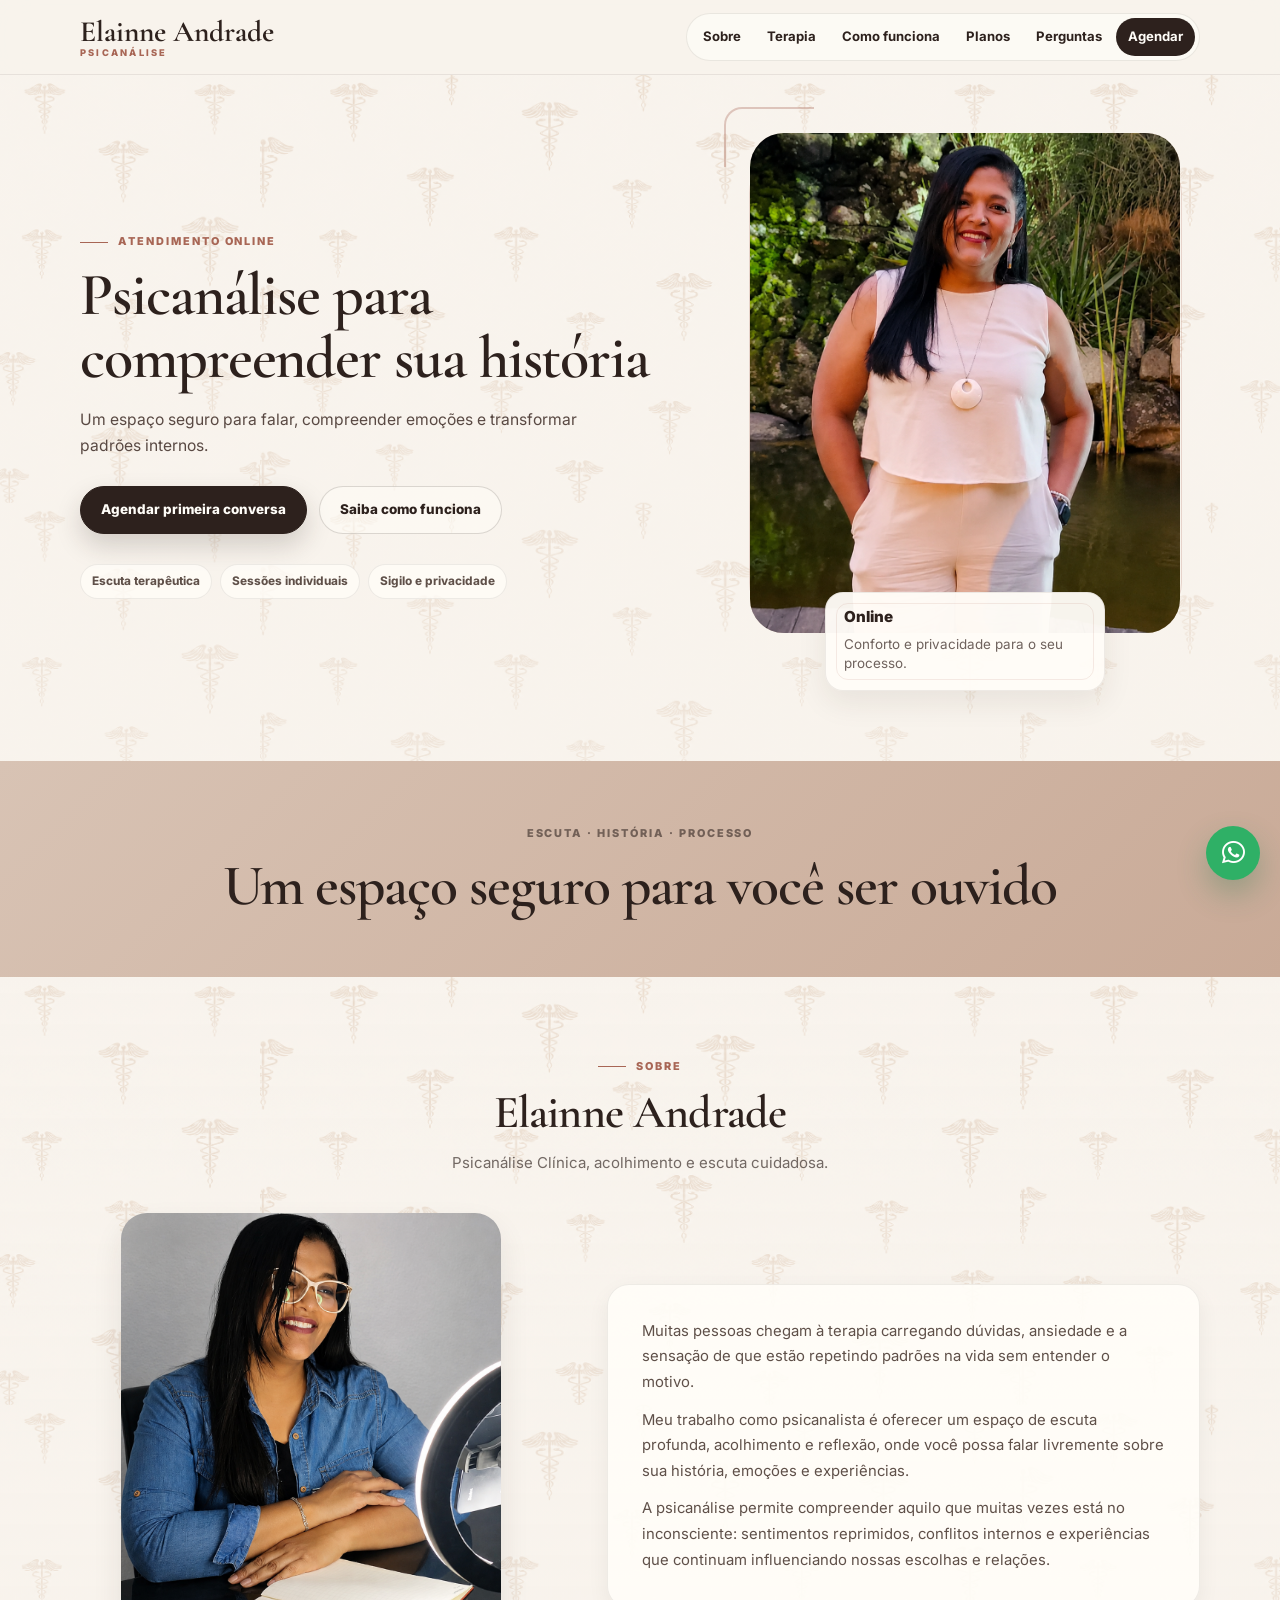
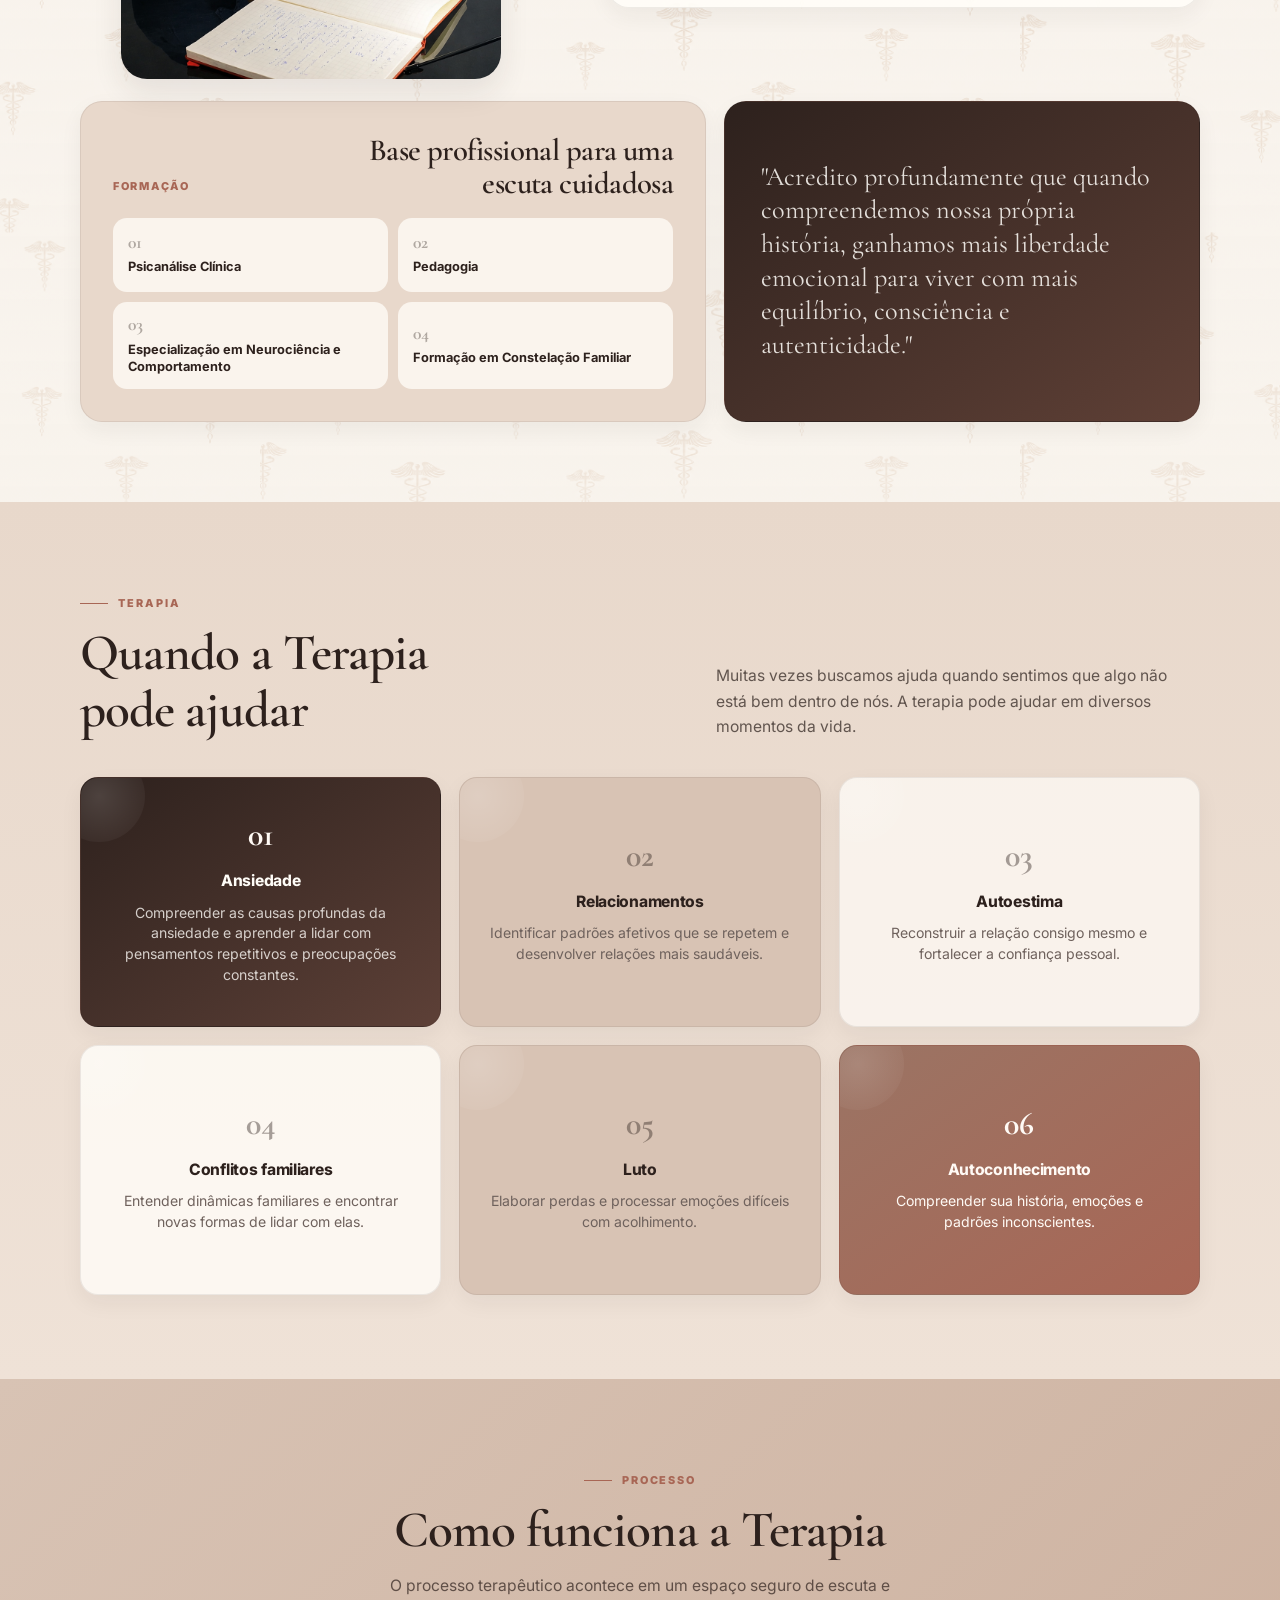
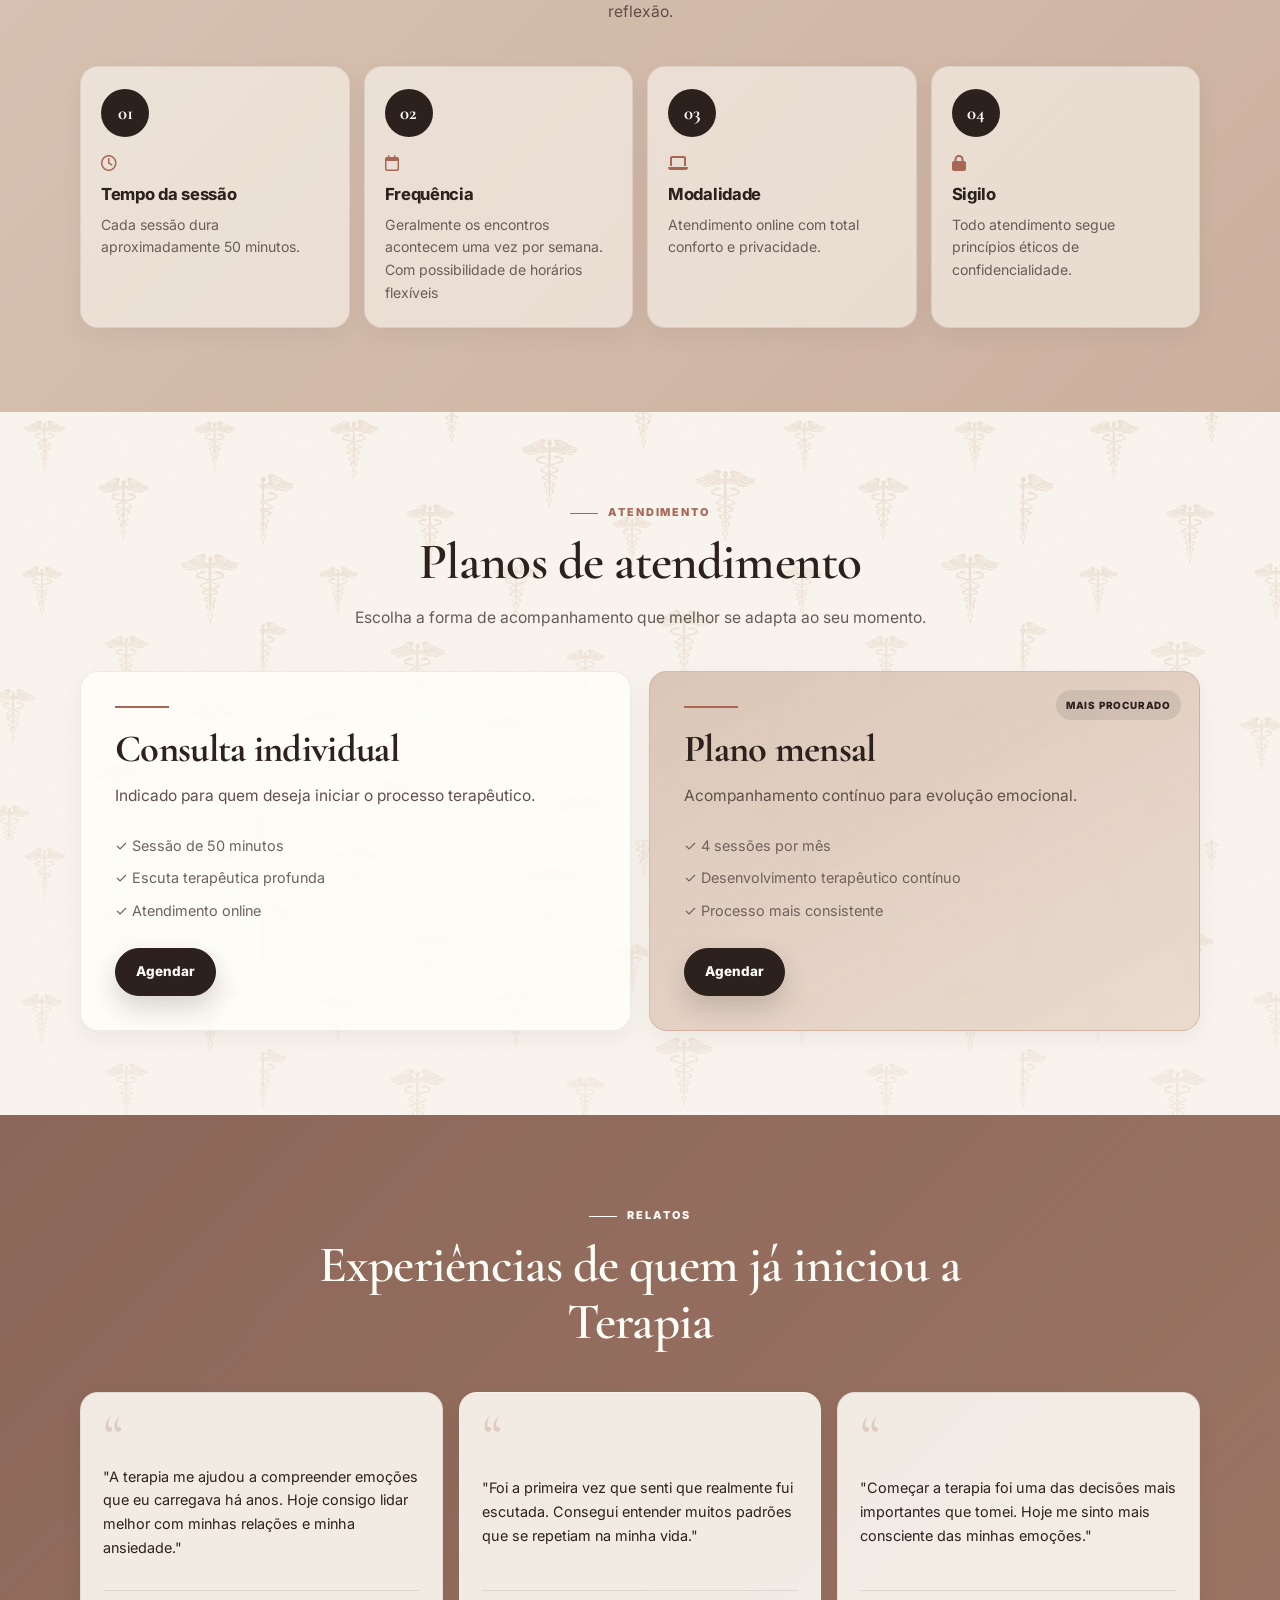
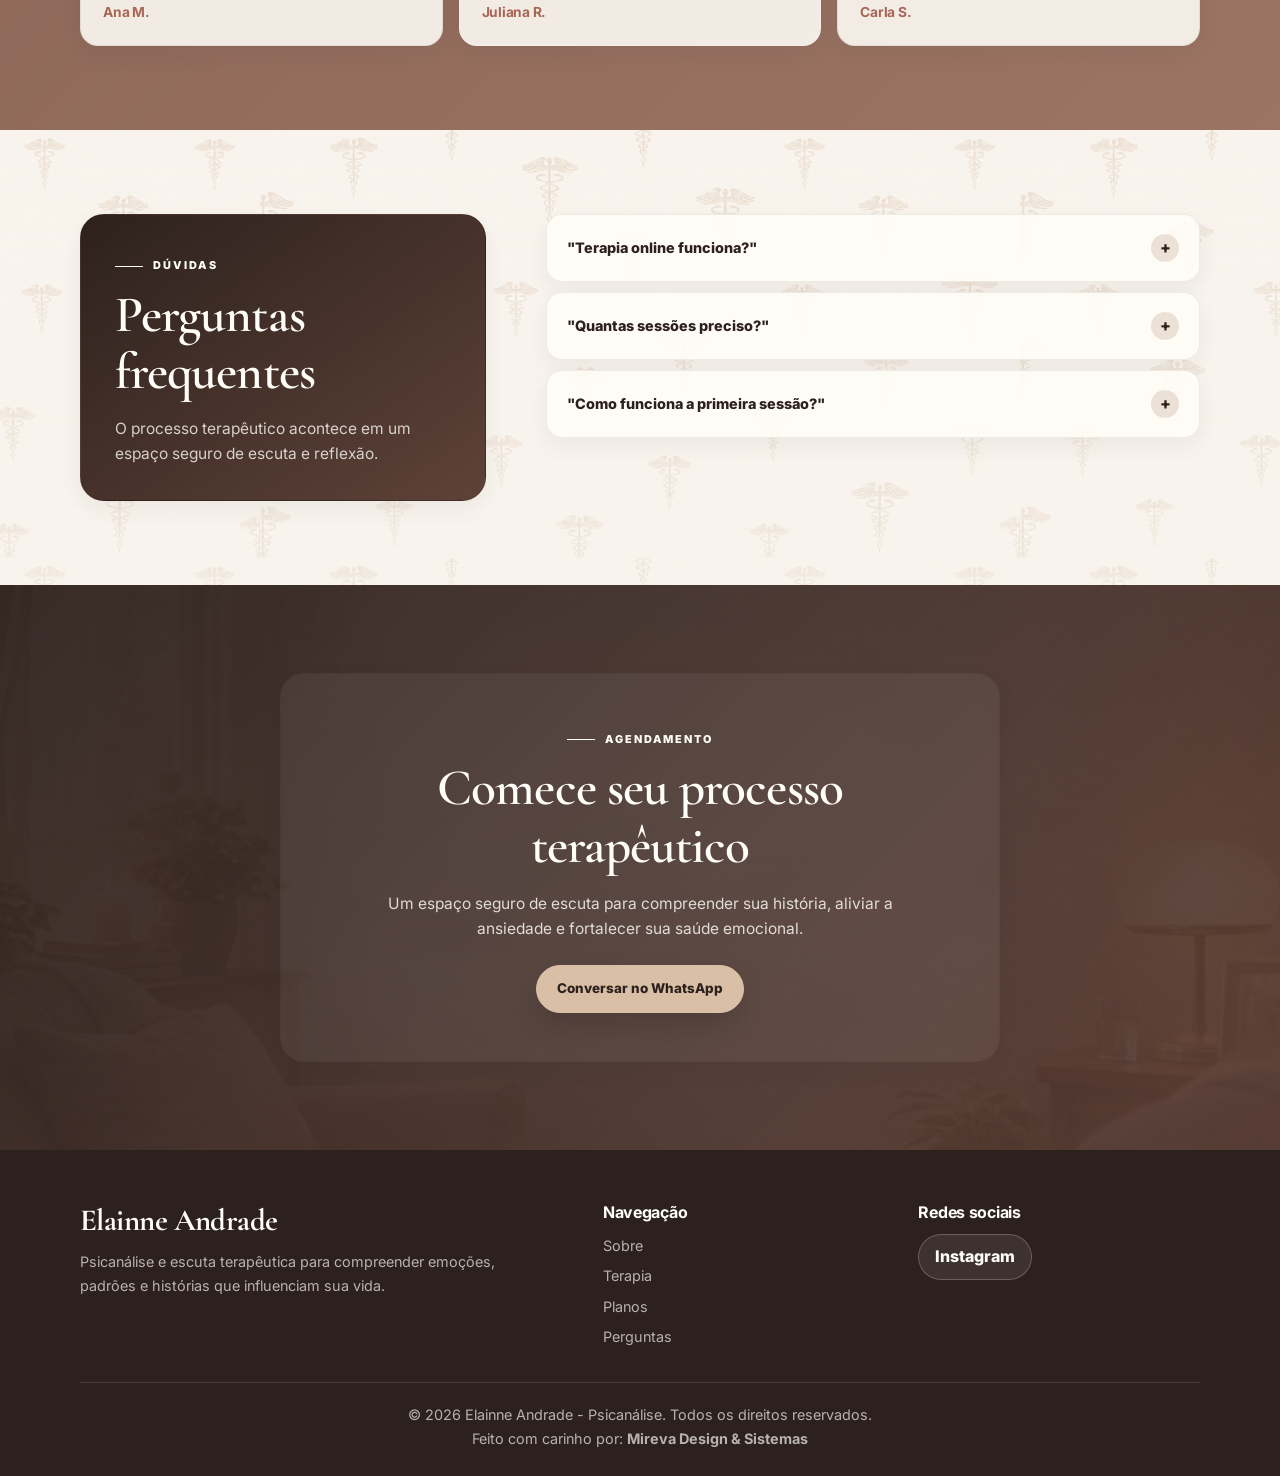
==== commit 0e6d4fcf: "versao3" ====
--- a/index.html
+++ b/index.html
@@ -9,7 +9,7 @@
 
   <link rel="preconnect" href="https://fonts.googleapis.com">
   <link rel="preconnect" href="https://fonts.gstatic.com" crossorigin>
-  <link href="https://fonts.googleapis.com/css2?family=Cormorant+Garamond:wght@500;600;700&family=Poppins:wght@300;400;500;600;700&display=swap" rel="stylesheet">
+  <link href="https://fonts.googleapis.com/css2?family=Cormorant+Garamond:wght@500;600;700&family=Inter:wght@400;500;600;700&display=swap" rel="stylesheet">
   <link rel="stylesheet" href="https://cdnjs.cloudflare.com/ajax/libs/font-awesome/6.5.0/css/all.min.css">
   <link rel="stylesheet" href="style.css">
 
@@ -30,7 +30,10 @@
 <body>
   <header class="header">
     <div class="container-header">
-      <div class="logo">Elainne Andrade</div>
+      <a href="#topo" class="logo" aria-label="Elainne Andrade - início">
+        <span>Elainne Andrade</span>
+        <small>Psicanálise</small>
+      </a>
 
       <button class="menu-toggle" type="button" aria-label="Abrir menu" aria-expanded="false">
         <span></span>
@@ -39,6 +42,7 @@
       <nav class="menu" aria-label="Navegação principal">
         <a href="#sobre">Sobre</a>
         <a href="#terapia">Terapia</a>
+        <a href="#como-funciona">Como funciona</a>
         <a href="#planos">Planos</a>
         <a href="#faq">Perguntas</a>
         <a href="#contato" class="btn-menu">Agendar</a>
@@ -46,171 +50,263 @@
     </div>
   </header>
 
-  <main>
-    <section class="hero-sobre">
-      <div class="hero-overlay"></div>
-
-      <div class="hero-content">
-        <h1>Psicanálise para compreender sua história</h1>
-
-        <p>
-          Um espaço seguro para falar, compreender emoções
-          e transformar padrões internos.
-        </p>
-
-        <div class="hero-buttons">
-          <a href="https://wa.me/5511989873469" class="btn-primary" target="_blank" rel="noopener">
-            Agendar primeira conversa
-          </a>
-
-          <a href="#como-funciona" class="btn-secondary">
-            Saiba como funciona
-          </a>
-        </div>
-      </div>
-    </section>
-
-    <section id="sobre" class="sobre fade">
-      <div class="sobre-container">
-        <div class="sobre-img">
-          <img src="img/elainne.jpeg" alt="Elainne Andrade">
-        </div>
-
-        <div class="sobre-text">
-          <h2>Um espaço seguro para você ser ouvido</h2>
+  <main id="topo">
+    <section class="hero editorial-pattern" aria-label="Apresentação">
+      <div class="hero-noise" aria-hidden="true"></div>
+
+      <div class="hero-grid">
+        <div class="hero-copy fade">
+          <span class="kicker">Atendimento online</span>
+
+          <h1>Psicanálise para compreender sua história</h1>
 
           <p>
-            Muitas pessoas chegam à terapia carregando dúvidas, ansiedade e a sensação de que estão repetindo padrões na vida sem entender o motivo.
-          </p>
-
-          <p>
-            Meu trabalho como psicanalista é oferecer um espaço de escuta profunda, acolhimento e reflexão, onde você possa falar livremente sobre sua história, emoções e experiências.
-          </p>
-
-          <p>
-            A psicanálise permite compreender aquilo que muitas vezes está no inconsciente: sentimentos reprimidos, conflitos internos e experiências que continuam influenciando nossas escolhas e relações.
-          </p>
-
-          <h2 class="tituloFormacao">Formação</h2>
-
-          <ul class="lista-formacao">
-            <li>Psicanálise Clínica</li>
-            <li>Pedagogia</li>
-            <li>Especialização em Neurociência e Comportamento</li>
-            <li>Formação em Constelação Familiar</li>
-          </ul>
-
-          <p>
-            Acredito profundamente que quando compreendemos nossa própria história, ganhamos mais liberdade emocional para viver com mais equilíbrio, consciência e autenticidade.
-          </p>
-        </div>
-      </div>
-    </section>
-
-    <section class="ajuda fade" id="terapia">
-      <div class="container">
-        <h2>Quando a Terapia pode ajudar</h2>
+            Um espaço seguro para falar, compreender emoções
+            e transformar padrões internos.
+          </p>
+
+          <div class="hero-actions">
+            <a href="https://wa.me/5511989873469" class="btn-primary" target="_blank" rel="noopener">
+              Agendar primeira conversa
+            </a>
+
+            <a href="#como-funciona" class="btn-ghost">
+              Saiba como funciona
+            </a>
+          </div>
+
+          <div class="hero-signals" aria-label="Informações do atendimento">
+            <span>Escuta terapêutica</span>
+            <span>Sessões individuais</span>
+            <span>Sigilo e privacidade</span>
+          </div>
+        </div>
+
+        <div class="hero-media fade">
+          <div class="portrait-frame">
+            <img src="img/heroimg.png" alt="Elainne Andrade">
+          </div>
+
+          <div class="hero-photo-cards" aria-label="Destaques do atendimento">
+            <div class="floating-card card-bottom">
+              <strong>Online</strong>
+              <span>Conforto e privacidade para o seu processo.</span>
+            </div>
+          </div>
+        </div>
+        </div>
+      </div>
+    </section>
+
+    <section class="manifesto fade" aria-label="Frase de acolhimento">
+      <div class="manifesto-inner">
+        <span>Escuta · História · Processo</span>
+        <h2>Um espaço seguro para você ser ouvido</h2>
+      </div>
+    </section>
+
+    <section id="sobre" class="sobre editorial-pattern fade">
+      <div class="section-label">Sobre</div>
+
+      <div class="sobre-heading">
+        <span class="kicker">Sobre</span>
+        <h2>Elainne Andrade</h2>
+        <p>Psicanálise Clínica, acolhimento e escuta cuidadosa.</p>
+      </div>
+
+      <div class="sobre-stack">
+        <div class="sobre-top">
+          <aside class="sobre-image-wrap">
+            <div class="sobre-image">
+              <img src="img/elainne.png" alt="Elainne Andrade">
+            </div>
+          </aside>
+
+          <div class="copy-block copy-large">
+            <p>
+              Muitas pessoas chegam à terapia carregando dúvidas, ansiedade e a sensação de que estão repetindo padrões na vida sem entender o motivo.
+            </p>
+
+            <p>
+              Meu trabalho como psicanalista é oferecer um espaço de escuta profunda, acolhimento e reflexão, onde você possa falar livremente sobre sua história, emoções e experiências.
+            </p>
+
+            <p>
+              A psicanálise permite compreender aquilo que muitas vezes está no inconsciente: sentimentos reprimidos, conflitos internos e experiências que continuam influenciando nossas escolhas e relações.
+            </p>
+          </div>
+        </div>
+
+        <div class="sobre-bottom">
+          <div class="formation-panel">
+            <div class="formation-title">
+              <span>Formação</span>
+              <h2>Base profissional para uma escuta cuidadosa</h2>
+            </div>
+
+            <ul class="formation-grid">
+              <li>
+                <span>01</span>
+                <strong>Psicanálise Clínica</strong>
+              </li>
+              <li>
+                <span>02</span>
+                <strong>Pedagogia</strong>
+              </li>
+              <li>
+                <span>03</span>
+                <strong>Especialização em Neurociência e Comportamento</strong>
+              </li>
+              <li>
+                <span>04</span>
+                <strong>Formação em Constelação Familiar</strong>
+              </li>
+            </ul>
+          </div>
+
+          <div class="closing-note">
+            <p>
+              "Acredito profundamente que quando compreendemos nossa própria história, ganhamos mais liberdade emocional para viver com mais equilíbrio, consciência e autenticidade."
+            </p>
+          </div>
+        </div>
+      </div>
+    </section>
+
+    <section class="terapia fade" id="terapia">
+      <div class="section-heading split-heading">
+        <div>
+          <span class="kicker">Terapia</span>
+          <h2>Quando a Terapia <br>pode ajudar</h2>
+        </div>
 
         <p class="ajuda-subtitulo">
           Muitas vezes buscamos ajuda quando sentimos que algo não está bem
           dentro de nós. A terapia pode ajudar em diversos momentos da vida.
         </p>
-
-        <div class="ajuda-grid">
-          <div class="ajuda-card">
+      </div>
+
+      <div class="therapy-board">
+        <article class="therapy-card tall">
+          <span class="number">01</span>
+          <div>
             <h3>Ansiedade</h3>
             <p>
               Compreender as causas profundas da ansiedade e aprender a lidar
               com pensamentos repetitivos e preocupações constantes.
             </p>
           </div>
-
-          <div class="ajuda-card">
+        </article>
+
+        <article class="therapy-card">
+          <span class="number">02</span>
+          <div>
             <h3>Relacionamentos</h3>
             <p>
               Identificar padrões afetivos que se repetem e desenvolver
               relações mais saudáveis.
             </p>
           </div>
-
-          <div class="ajuda-card">
+        </article>
+
+        <article class="therapy-card soft">
+          <span class="number">03</span>
+          <div>
             <h3>Autoestima</h3>
             <p>
               Reconstruir a relação consigo mesmo e fortalecer a
               confiança pessoal.
             </p>
           </div>
-
-          <div class="ajuda-card">
+        </article>
+
+        <article class="therapy-card wide">
+          <span class="number">04</span>
+          <div>
             <h3>Conflitos familiares</h3>
             <p>
               Entender dinâmicas familiares e encontrar novas
               formas de lidar com elas.
             </p>
           </div>
-
-          <div class="ajuda-card">
+        </article>
+
+        <article class="therapy-card">
+          <span class="number">05</span>
+          <div>
             <h3>Luto</h3>
             <p>
               Elaborar perdas e processar emoções difíceis
               com acolhimento.
             </p>
           </div>
-
-          <div class="ajuda-card">
+        </article>
+
+        <article class="therapy-card dark">
+          <span class="number">06</span>
+          <div>
             <h3>Autoconhecimento</h3>
             <p>
               Compreender sua história, emoções e padrões
               inconscientes.
             </p>
           </div>
-        </div>
+        </article>
       </div>
     </section>
 
     <section id="como-funciona" class="funciona fade">
-      <h2>Como funciona a Terapia</h2>
-
-      <p class="section-intro">
-        O processo terapêutico acontece em um espaço seguro de escuta e reflexão.
-      </p>
-
-      <div class="funciona-grid">
-        <div class="info-card">
-          <div class="icon"><i class="fa-regular fa-clock"></i></div>
+      <div class="journey-heading">
+        <span class="kicker">Processo</span>
+        <h2>Como funciona a Terapia</h2>
+        <p class="section-intro">
+          O processo terapêutico acontece em um espaço seguro de escuta e reflexão.
+        </p>
+      </div>
+
+      <div class="journey-line">
+        <article class="journey-item">
+          <span>01</span>
+          <i class="fa-regular fa-clock"></i>
           <h3>Tempo da sessão</h3>
           <p>Cada sessão dura aproximadamente 50 minutos.</p>
-        </div>
-
-        <div class="info-card">
-          <div class="icon"><i class="fa-regular fa-calendar"></i></div>
+        </article>
+
+        <article class="journey-item">
+          <span>02</span>
+          <i class="fa-regular fa-calendar"></i>
           <h3>Frequência</h3>
           <p>Geralmente os encontros acontecem uma vez por semana. Com possibilidade de horários flexíveis</p>
-        </div>
-
-        <div class="info-card">
-          <div class="icon"><i class="fa-solid fa-laptop"></i></div>
+        </article>
+
+        <article class="journey-item">
+          <span>03</span>
+          <i class="fa-solid fa-laptop"></i>
           <h3>Modalidade</h3>
           <p>Atendimento online com total conforto e privacidade.</p>
-        </div>
-
-        <div class="info-card">
-          <div class="icon"><i class="fa-solid fa-lock"></i></div>
+        </article>
+
+        <article class="journey-item">
+          <span>04</span>
+          <i class="fa-solid fa-lock"></i>
           <h3>Sigilo</h3>
           <p>Todo atendimento segue princípios éticos de confidencialidade.</p>
-        </div>
-      </div>
-    </section>
-
-    <section id="planos" class="planos fade">
-      <h2>Planos de atendimento</h2>
-
-      <p class="section-intro">
-        Escolha a forma de acompanhamento que melhor se adapta ao seu momento.
-      </p>
-
-      <div class="planos-grid">
-        <div class="plano-card">
+        </article>
+      </div>
+    </section>
+
+    <section id="planos" class="planos editorial-pattern fade">
+      <div class="section-heading center-heading">
+        <span class="kicker">Atendimento</span>
+        <h2>Planos de atendimento</h2>
+        <p class="section-intro">
+          Escolha a forma de acompanhamento que melhor se adapta ao seu momento.
+        </p>
+      </div>
+
+      <div class="plans-shell">
+        <article class="plan-card">
+          <div class="plan-topline"></div>
           <h3>Consulta individual</h3>
 
           <p class="descricao">
@@ -224,10 +320,11 @@
           </ul>
 
           <a href="https://wa.me/5511989873469" class="btn-primary" target="_blank" rel="noopener">Agendar</a>
-        </div>
-
-        <div class="plano-card destaque">
+        </article>
+
+        <article class="plan-card featured">
           <span class="tag">Mais procurado</span>
+          <div class="plan-topline"></div>
 
           <h3>Plano mensal</h3>
 
@@ -242,52 +339,55 @@
           </ul>
 
           <a href="https://wa.me/5511989873469" class="btn-primary" target="_blank" rel="noopener">Agendar</a>
-        </div>
-      </div>
-    </section>
-
-    <section class="depoimentos fade">
-      <h2>Experiências de quem já iniciou a Terapia</h2>
+        </article>
+      </div>
+    </section>
+
+    <section class="depoimentos fade" aria-label="Experiências de quem já iniciou a Terapia">
+      <div class="depo-heading">
+        <span class="kicker">Relatos</span>
+        <h2>Experiências de quem já iniciou a Terapia</h2>
+      </div>
 
       <div class="depo-grid">
-        <div class="depo-card">
-          <img src="img/pessoa1.jpg" alt="Ana M.">
-
-          <h4>Ana M.</h4>
-
+        <article class="depo-card">
+          <span class="quote">“</span>
           <p>
             "A terapia me ajudou a compreender emoções que eu carregava há anos.
             Hoje consigo lidar melhor com minhas relações e minha ansiedade."
           </p>
-        </div>
-
-        <div class="depo-card">
-          <img src="img/pessoa2.jpg" alt="Juliana R.">
-
-          <h4>Juliana R.</h4>
-
+          <h4>Ana M.</h4>
+        </article>
+
+        <article class="depo-card middle">
+          <span class="quote">“</span>
           <p>
             "Foi a primeira vez que senti que realmente fui escutada.
             Consegui entender muitos padrões que se repetiam na minha vida."
           </p>
-        </div>
-
-        <div class="depo-card">
-          <img src="img/pessoa3.jpg" alt="Carla S.">
-
-          <h4>Carla S.</h4>
-
+          <h4>Juliana R.</h4>
+        </article>
+
+        <article class="depo-card">
+          <span class="quote">“</span>
           <p>
             "Começar a terapia foi uma das decisões mais importantes que tomei.
             Hoje me sinto mais consciente das minhas emoções."
           </p>
-        </div>
-      </div>
-    </section>
-
-    <section class="faq fade" id="faq">
-      <div class="container">
-        <h2>Perguntas frequentes</h2>
+          <h4>Carla S.</h4>
+        </article>
+      </div>
+    </section>
+
+    <section class="faq editorial-pattern fade" id="faq">
+      <div class="faq-layout">
+        <div class="faq-intro">
+          <span class="kicker">Dúvidas</span>
+          <h2>Perguntas frequentes</h2>
+          <p>
+            O processo terapêutico acontece em um espaço seguro de escuta e reflexão.
+          </p>
+        </div>
 
         <div class="faq-grid">
           <div class="faq-card">
@@ -322,26 +422,25 @@
     </section>
 
     <section id="contato" class="contato fade">
-      <section class="cta-agendamento">
-        <div class="container">
-          <h2>Comece seu processo terapêutico</h2>
-
-          <p>
-            Um espaço seguro de escuta para compreender sua história,
-            aliviar a ansiedade e fortalecer sua saúde emocional.
-          </p>
-        </div>
-      </section>
-
-      <a href="https://wa.me/5511989873469" class="btn-primary" target="_blank" rel="noopener">
-        Conversar no WhatsApp
-      </a>
+      <div class="contato-inner">
+        <span class="kicker">Agendamento</span>
+        <h2>Comece seu processo terapêutico</h2>
+
+        <p>
+          Um espaço seguro de escuta para compreender sua história,
+          aliviar a ansiedade e fortalecer sua saúde emocional.
+        </p>
+
+        <a href="https://wa.me/5511989873469" class="btn-light" target="_blank" rel="noopener">
+          Conversar no WhatsApp
+        </a>
+      </div>
     </section>
   </main>
 
   <footer class="footer">
     <div class="footer-container">
-      <div class="footer-col">
+      <div class="footer-col footer-brand">
         <h3>Elainne Andrade</h3>
         <p>
           Psicanálise e escuta terapêutica para compreender emoções,
@@ -373,7 +472,8 @@
     </div>
 
     <div class="footer-bottom">
-      © 2026 Elainne Andrade - Psicanálise. Todos os direitos reservados.
+      © 2026 Elainne Andrade - Psicanálise. Todos os direitos reservados. <br>
+      Feito com carinho por: <a href="https://mirevadesign.com.br"><Strong>Mireva Design & Sistemas</Strong></a>
     </div>
   </footer>
 
--- a/style.css
+++ b/style.css
@@ -1,20 +1,23 @@
 :root {
-  --bg: #f8f3ed;
-  --bg-soft: #fffaf4;
-  --surface: rgba(255, 252, 247, 0.92);
-  --surface-solid: #fffcf7;
-  --ink: #2f2925;
-  --muted: #6f625a;
-  --brand: #7a4f3f;
-  --brand-dark: #4b332c;
-  --accent: #8f9f82;
-  --accent-dark: #607052;
-  --line: rgba(75, 51, 44, 0.14);
-  --shadow: 0 24px 70px rgba(75, 51, 44, 0.13);
-  --shadow-soft: 0 14px 36px rgba(75, 51, 44, 0.09);
-  --radius: 8px;
-  --radius-lg: 18px;
-  --container: min(1120px, calc(100% - 40px));
+  --off: #F8F3EC;
+  --off-2: #FFFDF8;
+  --beige: #E8D8CB;
+  --beige-soft: #EFE2D7;
+  --brown-light: #D8C3B4;
+  --brown-mid: #9B7464;
+  --brown-dark: #2D211D;
+  --terracotta: #A86655;
+  --champagne: #D9BFA6;
+  --text: #2D211D;
+  --muted: #6F625D;
+  --line: rgba(45, 33, 29, 0.12);
+  --line-strong: rgba(45, 33, 29, 0.18);
+  --paper: rgba(255, 253, 248, 0.86);
+  --shadow: 0 18px 48px rgba(45, 33, 29, 0.10);
+  --shadow-soft: 0 10px 30px rgba(45, 33, 29, 0.07);
+  --container: min(1120px, calc(100% - 48px));
+  --radius: 20px;
+  --radius-lg: 30px;
 }
 
 * {
@@ -26,18 +29,16 @@
 html {
   overflow-x: hidden;
   scroll-behavior: smooth;
-  scroll-padding-top: 96px;
+  scroll-padding-top: 84px;
 }
 
 body {
   min-height: 100vh;
   overflow-x: hidden;
-  background:
-    radial-gradient(circle at top left, rgba(143, 159, 130, 0.14), transparent 34rem),
-    linear-gradient(180deg, #fbf6ef 0%, #f6efe6 54%, #fbf7f0 100%);
-  color: var(--ink);
-  font-family: "Poppins", sans-serif;
-  line-height: 1.7;
+  background: var(--off);
+  color: var(--text);
+  font-family: "Inter", system-ui, -apple-system, BlinkMacSystemFont, "Segoe UI", sans-serif;
+  line-height: 1.62;
   text-rendering: optimizeLegibility;
 }
 
@@ -55,29 +56,46 @@
   -webkit-tap-highlight-color: transparent;
 }
 
-.container,
+button {
+  font: inherit;
+}
+
+::selection {
+  background: rgba(168, 102, 85, 0.24);
+  color: var(--brown-dark);
+}
+
 .container-header,
-.sobre-container,
-.funciona,
-.planos,
-.depoimentos,
-.footer-container {
+.hero-grid,
+.sobre-grid,
+.faq-layout,
+.contato-inner,
+.footer-container,
+.footer-bottom,
+.terapia > .section-heading,
+.terapia > .therapy-board,
+.funciona > .journey-heading,
+.funciona > .journey-line,
+.planos > .section-heading,
+.planos > .plans-shell,
+.depoimentos > .depo-heading,
+.depoimentos > .depo-grid {
   width: var(--container);
   margin-inline: auto;
 }
 
 section {
-  padding: 96px 0;
   position: relative;
+  padding: 84px 0;
 }
 
 h1,
 h2,
 h3,
 h4 {
-  color: var(--brand-dark);
+  color: var(--brown-dark);
   line-height: 1.12;
-  letter-spacing: 0;
+  letter-spacing: -0.018em;
 }
 
 h1,
@@ -86,20 +104,23 @@
   font-weight: 600;
 }
 
+h1 {
+  max-width: 690px;
+  font-size: clamp(2.8rem, 5.6vw, 5.15rem);
+}
+
 h2 {
-  max-width: 760px;
-  margin: 0 auto 22px;
-  font-size: clamp(2.25rem, 5vw, 4rem);
-  text-align: center;
+  font-size: clamp(2.05rem, 4vw, 3.6rem);
+}
+
+h3 {
+  font-size: 1.04rem;
+  font-weight: 750;
 }
 
 p {
   color: var(--muted);
-}
-
-::selection {
-  background: rgba(143, 159, 130, 0.35);
-  color: var(--brand-dark);
+  font-size: 0.97rem;
 }
 
 /* Header */
@@ -108,93 +129,99 @@
   position: sticky;
   top: 0;
   z-index: 100;
-  padding: 16px 0;
-  background: rgba(255, 250, 244, 0.78);
-  border-bottom: 1px solid rgba(75, 51, 44, 0.1);
-  backdrop-filter: blur(18px);
-  transition: padding 0.25s ease, box-shadow 0.25s ease, background 0.25s ease;
+  padding: 13px 0;
+  background: rgba(248, 243, 236, 0.88);
+  border-bottom: 1px solid rgba(45, 33, 29, 0.08);
+  backdrop-filter: blur(16px);
+  transition: padding 0.22s ease, background 0.22s ease, box-shadow 0.22s ease;
 }
 
 .header.scrolled {
-  padding: 10px 0;
-  background: rgba(255, 250, 244, 0.94);
-  box-shadow: 0 12px 36px rgba(75, 51, 44, 0.08);
+  padding: 8px 0;
+  background: rgba(248, 243, 236, 0.97);
+  box-shadow: 0 12px 30px rgba(45, 33, 29, 0.07);
 }
 
 .container-header {
   display: flex;
   align-items: center;
   justify-content: space-between;
-  gap: 24px;
+  gap: 20px;
 }
 
 .logo {
   position: relative;
-  z-index: 3;
-  color: var(--brand-dark);
+  z-index: 4;
+  display: grid;
+  gap: 2px;
+  color: var(--brown-dark);
+  text-decoration: none;
+  line-height: 1;
+}
+
+.logo span {
   font-family: "Cormorant Garamond", Georgia, serif;
-  font-size: clamp(1.45rem, 3vw, 2rem);
-  font-weight: 600;
-  white-space: nowrap;
-}
-
-.logo::after {
-  content: "";
-  display: block;
-  width: 54px;
-  height: 1px;
-  margin-top: 2px;
-  background: var(--accent);
+  font-size: clamp(1.35rem, 2.3vw, 1.85rem);
+  font-weight: 650;
+}
+
+.logo small {
+  color: var(--terracotta);
+  font-size: 0.58rem;
+  font-weight: 850;
+  letter-spacing: 0.24em;
+  text-transform: uppercase;
 }
 
 .menu {
   display: flex;
   align-items: center;
-  gap: 6px;
+  gap: 2px;
+  padding: 4px;
+  border: 1px solid rgba(45, 33, 29, 0.09);
+  border-radius: 999px;
+  background: rgba(255, 253, 248, 0.66);
 }
 
 .menu a {
-  position: relative;
+  min-height: 38px;
   display: inline-flex;
   align-items: center;
   justify-content: center;
-  min-height: 42px;
-  padding: 8px 13px;
-  color: var(--brand-dark);
+  padding: 8px 12px;
+  border-radius: 999px;
+  color: var(--brown-dark);
   text-decoration: none;
-  font-size: 0.92rem;
-  font-weight: 500;
-  border-radius: 999px;
-  transition: color 0.2s ease, background 0.2s ease, transform 0.2s ease;
+  font-size: 0.82rem;
+  font-weight: 700;
+  transition: 0.2s ease;
 }
 
 .menu a:not(.btn-menu):hover {
-  background: rgba(143, 159, 130, 0.13);
-  color: var(--accent-dark);
+  background: rgba(216, 195, 180, 0.36);
+  color: var(--terracotta);
 }
 
 .btn-menu {
-  margin-left: 6px;
-  background: var(--brand-dark);
-  color: #fffaf4 !important;
-  box-shadow: 0 10px 24px rgba(75, 51, 44, 0.18);
+  background: var(--brown-dark);
+  color: var(--off-2) !important;
 }
 
 .btn-menu:hover {
-  transform: translateY(-2px);
-  background: var(--brand);
+  transform: translateY(-1px);
+  background: var(--terracotta);
 }
 
 .menu-toggle {
   display: none;
   position: relative;
-  z-index: 3;
-  width: 44px;
-  height: 44px;
+  z-index: 4;
+  width: 42px;
+  height: 42px;
   border: 1px solid var(--line);
   border-radius: 999px;
-  background: var(--surface-solid);
-  color: var(--brand-dark);
+  background: rgba(255, 253, 248, 0.78);
+  color: var(--brown-dark);
   cursor: pointer;
 }
 
@@ -203,28 +230,20 @@
 .menu-toggle::after {
   content: "";
   position: absolute;
-  left: 13px;
-  width: 18px;
+  left: 12px;
+  width: 16px;
   height: 2px;
+  border-radius: 4px;
   background: currentColor;
-  border-radius: 2px;
-  transition: transform 0.2s ease, opacity 0.2s ease, top 0.2s ease;
-}
-
-.menu-toggle::before {
-  top: 14px;
-}
-
-.menu-toggle span {
-  top: 21px;
-}
-
-.menu-toggle::after {
-  top: 28px;
-}
+  transition: 0.2s ease;
+}
+
+.menu-toggle::before { top: 14px; }
+.menu-toggle span { top: 20px; }
+.menu-toggle::after { top: 26px; }
 
 .header.menu-open .menu-toggle::before {
-  top: 21px;
+  top: 20px;
   transform: rotate(45deg);
 }
 
@@ -233,424 +252,840 @@
 }
 
 .header.menu-open .menu-toggle::after {
-  top: 21px;
+  top: 20px;
   transform: rotate(-45deg);
 }
 
-/* Hero */
-
-.hero-sobre {
-  min-height: 86vh;
-  display: flex;
+/* Base visual */
+
+.editorial-pattern {
+  background-color: var(--off);
+  background-image:
+    linear-gradient(180deg, rgba(248, 243, 236, 0.58), rgba(248, 243, 236, 0.72)),
+    url("img/fundo-offwhite.png");
+  background-size: auto, 760px auto;
+  background-repeat: repeat, repeat;
+  background-position: center, top center;
+}
+
+.kicker {
+  display: inline-flex;
   align-items: center;
-  padding: 128px max(20px, calc((100vw - 1120px) / 2)) 92px;
-  isolation: isolate;
-  background-image: url("img/hero-psicanalise.jpg");
-  background-position: center;
-  background-size: cover;
-}
-
-.hero-sobre::after {
+  gap: 10px;
+  margin-bottom: 12px;
+  color: var(--terracotta);
+  font-size: 0.68rem;
+  font-weight: 850;
+  letter-spacing: 0.18em;
+  text-transform: uppercase;
+}
+
+.kicker::before {
   content: "";
-  position: absolute;
-  inset: auto 0 0;
-  height: 120px;
-  background: linear-gradient(180deg, transparent, var(--bg));
-  z-index: -1;
-}
-
-.hero-overlay {
-  position: absolute;
-  inset: 0;
-  z-index: -2;
-  background:
-    linear-gradient(90deg, rgba(47, 41, 37, 0.82) 0%, rgba(75, 51, 44, 0.58) 34%, rgba(255, 250, 244, 0.18) 72%),
-    linear-gradient(180deg, rgba(47, 41, 37, 0.34), rgba(47, 41, 37, 0.08));
-}
-
-.hero-content {
-  width: 100%;
-  max-width: 620px;
-  color: #fffaf4;
-  animation: heroIn 0.9s ease both;
-}
-
-.hero-content::before {
-  content: "Atendimento online";
-  display: inline-flex;
-  margin-bottom: 22px;
-  padding: 8px 14px;
-  border: 1px solid rgba(255, 250, 244, 0.34);
-  border-radius: 999px;
-  background: rgba(255, 250, 244, 0.14);
-  color: rgba(255, 250, 244, 0.92);
-  font-size: 0.82rem;
-  font-weight: 500;
-  backdrop-filter: blur(12px);
-}
-
-.hero-content h1 {
-  color: #fffaf4;
-  font-size: clamp(3rem, 8vw, 5.9rem);
-}
-
-.hero-content p {
-  max-width: 560px;
-  margin-top: 22px;
-  color: rgba(255, 250, 244, 0.86);
-  font-size: clamp(1rem, 2vw, 1.2rem);
-}
-
-.hero-buttons {
-  display: flex;
-  flex-wrap: wrap;
-  gap: 14px;
-  margin-top: 34px;
+  display: inline-block;
+  width: 28px;
+  height: 1px;
+  background: currentColor;
 }
 
 .btn-primary,
-.btn-secondary {
+.btn-ghost,
+.btn-light {
   display: inline-flex;
   align-items: center;
   justify-content: center;
-  min-height: 50px;
-  padding: 13px 22px;
+  min-height: 46px;
+  padding: 12px 20px;
   border-radius: 999px;
-  font-size: 0.95rem;
-  font-weight: 600;
+  font-size: 0.84rem;
+  font-weight: 800;
   text-decoration: none;
-  transition: transform 0.22s ease, box-shadow 0.22s ease, background 0.22s ease, color 0.22s ease, border-color 0.22s ease;
+  transition: transform 0.2s ease, background 0.2s ease, border-color 0.2s ease, box-shadow 0.2s ease;
 }
 
 .btn-primary {
-  border: 1px solid var(--brand-dark);
-  background: var(--brand-dark);
-  color: #fffaf4;
-  box-shadow: 0 16px 32px rgba(75, 51, 44, 0.22);
+  border: 1px solid var(--brown-dark);
+  background: var(--brown-dark);
+  color: var(--off-2);
+  box-shadow: 0 12px 26px rgba(45, 33, 29, 0.18);
 }
 
 .btn-primary:hover {
-  transform: translateY(-3px);
-  background: var(--brand);
-  border-color: var(--brand);
-  box-shadow: 0 20px 42px rgba(75, 51, 44, 0.28);
-}
-
-.hero-sobre .btn-primary {
-  background: #fffaf4;
-  border-color: #fffaf4;
-  color: var(--brand-dark);
-}
-
-.hero-sobre .btn-primary:hover {
-  background: #efe1d1;
-}
-
-.btn-secondary {
-  border: 1px solid rgba(255, 250, 244, 0.52);
-  background: rgba(255, 250, 244, 0.1);
-  color: #fffaf4;
-  backdrop-filter: blur(10px);
-}
-
-.btn-secondary:hover {
-  transform: translateY(-3px);
-  background: rgba(255, 250, 244, 0.2);
-  border-color: rgba(255, 250, 244, 0.82);
-}
-
-@keyframes heroIn {
-  from {
-    opacity: 0;
-    transform: translateY(18px);
-  }
-
-  to {
-    opacity: 1;
-    transform: translateY(0);
-  }
-}
-
-/* Sobre */
-
-.sobre {
-  padding-top: 110px;
-}
-
-.sobre-container {
+  transform: translateY(-2px);
+  background: var(--terracotta);
+  border-color: var(--terracotta);
+}
+
+.btn-ghost {
+  border: 1px solid rgba(45, 33, 29, 0.16);
+  background: rgba(255, 253, 248, 0.52);
+  color: var(--brown-dark);
+}
+
+.btn-ghost:hover {
+  transform: translateY(-2px);
+  background: rgba(255, 253, 248, 0.92);
+}
+
+.btn-light {
+  border: 1px solid var(--champagne);
+  background: var(--champagne);
+  color: var(--brown-dark);
+  box-shadow: 0 14px 30px rgba(0, 0, 0, 0.14);
+}
+
+.btn-light:hover {
+  transform: translateY(-2px);
+  background: var(--off-2);
+  border-color: var(--off-2);
+}
+
+/* Hero */
+
+.hero {
+  min-height: auto;
+  display: flex;
+  align-items: center;
+  padding: 76px 0 88px;
+  overflow: hidden;
+  isolation: isolate;
+}
+
+.hero::before,
+.hero::after,
+.hero-noise {
+  display: none;
+}
+
+.hero-grid {
   display: grid;
-  grid-template-columns: minmax(280px, 0.84fr) minmax(0, 1.16fr);
+  grid-template-columns: minmax(0, 1fr) minmax(330px, 0.72fr);
   align-items: center;
-  gap: clamp(34px, 6vw, 72px);
-}
-
-.sobre-img {
+  gap: clamp(34px, 6vw, 70px);
+}
+
+.hero-copy {
   position: relative;
-}
-
-.sobre-img::before {
+  z-index: 2;
+}
+
+.hero-copy p {
+  max-width: 560px;
+  margin-top: 18px;
+  color: #594943;
+  font-size: clamp(0.98rem, 1.35vw, 1.08rem);
+}
+
+.hero-actions {
+  display: flex;
+  flex-wrap: wrap;
+  gap: 12px;
+  margin-top: 28px;
+}
+
+.hero-signals {
+  display: flex;
+  flex-wrap: wrap;
+  gap: 8px;
+  margin-top: 30px;
+}
+
+.hero-signals span {
+  display: inline-flex;
+  align-items: center;
+  min-height: 34px;
+  padding: 7px 11px;
+  border: 1px solid rgba(45, 33, 29, 0.1);
+  border-radius: 999px;
+  background: rgba(255, 253, 248, 0.66);
+  color: #5F5049;
+  font-size: 0.74rem;
+  font-weight: 750;
+  backdrop-filter: blur(8px);
+}
+
+.hero-media {
+  position: relative;
+  min-height: 500px;
+}
+
+.portrait-frame {
+  position: absolute;
+  inset: 0 18px 38px 18px;
+  overflow: hidden;
+  border: 1px solid rgba(45, 33, 29, 0.11);
+  border-radius: 150px 150px 24px 24px;
+  background: var(--brown-light);
+  box-shadow: var(--shadow);
+}
+
+.portrait-frame::before {
   content: "";
   position: absolute;
-  inset: 22px -18px -18px 22px;
-  border: 1px solid rgba(143, 159, 130, 0.46);
+  inset: 12px;
+  z-index: 2;
+  border: 1px solid rgba(255, 253, 248, 0.58);
+  border-radius: 138px 138px 18px 18px;
+  pointer-events: none;
+}
+
+.portrait-frame img {
+  width: 100%;
+  height: 100%;
+  object-fit: cover;
+  object-position: center 20%;
+  filter: saturate(0.94) contrast(0.98) sepia(0.04);
+}
+
+.floating-card {
+  position: absolute;
+  z-index: 3;
+  display: grid;
+  gap: 4px;
+  max-width: 230px;
+  padding: 15px 17px;
+  border: 1px solid rgba(45, 33, 29, 0.1);
+  border-radius: 16px;
+  background: rgba(255, 253, 248, 0.9);
+  box-shadow: var(--shadow-soft);
+  backdrop-filter: blur(14px);
+}
+
+.floating-card strong {
+  color: var(--brown-dark);
+  font-family: "Inter", sans-serif;
+  font-size: 0.88rem;
+  font-weight: 850;
+  line-height: 1.1;
+}
+
+.floating-card span {
+  color: var(--muted);
+  font-size: 0.76rem;
+  line-height: 1.45;
+}
+
+.card-top {
+  top: 9%;
+  left: 0;
+}
+
+.card-bottom {
+  right: 0;
+  bottom: 0;
+}
+
+/* Manifesto */
+
+.manifesto {
+  padding: 58px 0;
+  background: linear-gradient(135deg, var(--brown-light), #c9aa97);
+  overflow: hidden;
+}
+
+.manifesto::after {
+  content: "";
+  position: absolute;
+  inset: 16px;
+  border: 1px solid rgba(255, 253, 248, 0.28);
+  border-radius: 26px;
+  pointer-events: none;
+}
+
+.manifesto-inner {
+  width: min(880px, calc(100% - 48px));
+  margin-inline: auto;
+  text-align: center;
+}
+
+.manifesto span {
+  display: inline-flex;
+  margin-bottom: 12px;
+  color: rgba(45, 33, 29, 0.58);
+  font-size: 0.68rem;
+  font-weight: 850;
+  letter-spacing: 0.18em;
+  text-transform: uppercase;
+}
+
+.manifesto h2 {
+  color: var(--brown-dark);
+  font-size: clamp(2.1rem, 4.5vw, 3.9rem);
+}
+
+/* Sobre */
+
+.sobre {
+  overflow: hidden;
+}
+
+.section-label {
+  display: none;
+}
+
+.sobre-grid {
+  display: grid;
+  grid-template-columns: minmax(260px, 0.68fr) minmax(0, 1.12fr);
+  gap: clamp(30px, 5vw, 64px);
+  align-items: start;
+}
+
+.sobre-image-wrap {
+  position: sticky;
+  top: 96px;
+}
+
+.sobre-image {
+  position: relative;
+}
+
+.sobre-image::before {
+  content: "";
+  position: absolute;
+  inset: 14px -10px -10px 14px;
+  z-index: -1;
+  border: 1px solid rgba(168, 102, 85, 0.26);
   border-radius: var(--radius-lg);
-  z-index: -1;
-}
-
-.sobre-img img {
+}
+
+.sobre-image img {
   width: 100%;
-  aspect-ratio: 4 / 5;
+  aspect-ratio: 4 / 5.1;
   object-fit: cover;
-  object-position: 48% center;
+  object-position: center 18%;
   border-radius: var(--radius-lg);
   box-shadow: var(--shadow);
 }
 
-.sobre-text h2 {
-  margin-inline: 0;
-  text-align: left;
-}
-
-.sobre-text p {
-  margin-top: 18px;
-  font-size: 1rem;
-}
-
-.tituloFormacao {
-  margin-top: 32px !important;
-  margin-bottom: 16px !important;
-  font-family: "Poppins", sans-serif;
-  font-size: 1.3rem;
-  font-weight: 600;
-}
-
-.lista-formacao {
+.sobre-content {
   display: grid;
+  gap: 18px;
+}
+
+.copy-block,
+.formation-panel,
+.closing-note,
+.therapy-card,
+.journey-item,
+.plan-card,
+.depo-card,
+.faq-card,
+.faq-intro,
+.contato-inner {
+  border: 1px solid rgba(45, 33, 29, 0.1);
+  box-shadow: var(--shadow-soft);
+}
+
+.copy-block,
+.formation-panel,
+.closing-note {
+  border-radius: var(--radius);
+  background: rgba(255, 253, 248, 0.86);
+  backdrop-filter: blur(10px);
+}
+
+.copy-block {
+  padding: clamp(24px, 3.5vw, 34px);
+}
+
+.copy-large p {
+  color: #5f5049;
+  font-size: 0.98rem;
+}
+
+.copy-large p + p {
+  margin-top: 15px;
+}
+
+.formation-panel {
+  padding: clamp(22px, 3.5vw, 32px);
+  background: rgba(232, 216, 203, 0.86);
+}
+
+.formation-title {
+  display: flex;
+  align-items: end;
+  justify-content: space-between;
+  gap: 22px;
+  margin-bottom: 20px;
+}
+
+.formation-title span {
+  color: var(--terracotta);
+  font-size: 0.68rem;
+  font-weight: 850;
+  letter-spacing: 0.16em;
+  text-transform: uppercase;
+}
+
+.formation-title h2 {
+  max-width: 510px;
+  text-align: right;
+  font-size: clamp(1.75rem, 3vw, 2.65rem);
+}
+
+.formation-grid {
+  display: grid;
+  grid-template-columns: repeat(2, minmax(0, 1fr));
   gap: 10px;
-  margin: 0 0 24px;
-  padding: 0;
   list-style: none;
 }
 
-.lista-formacao li {
+.formation-grid li {
+  min-height: 94px;
+  display: flex;
+  flex-direction: column;
+  justify-content: space-between;
+  padding: 16px;
+  border: 1px solid rgba(45, 33, 29, 0.11);
+  border-radius: 16px;
+  background: rgba(255, 253, 248, 0.58);
+}
+
+.formation-grid span {
+  color: rgba(45, 33, 29, 0.36);
+  font-family: "Cormorant Garamond", Georgia, serif;
+  font-size: 1.45rem;
+  font-weight: 700;
+}
+
+.formation-grid strong {
+  color: var(--brown-dark);
+  font-size: 0.84rem;
+  line-height: 1.32;
+}
+
+.closing-note {
+  padding: clamp(22px, 3.4vw, 32px);
+  background: linear-gradient(135deg, rgba(45, 33, 29, 0.96), rgba(96, 67, 58, 0.94));
+}
+
+.closing-note p {
+  color: rgba(255, 253, 248, 0.86);
+  font-family: "Cormorant Garamond", Georgia, serif;
+  font-size: clamp(1.35rem, 2.35vw, 1.95rem);
+  line-height: 1.2;
+}
+
+/* Terapia */
+
+.terapia {
+  background: linear-gradient(180deg, var(--beige), var(--beige-soft));
+}
+
+.section-heading {
+  margin-bottom: 38px;
+}
+
+.split-heading {
+  display: grid;
+  grid-template-columns: minmax(0, 0.85fr) minmax(280px, 0.72fr);
+  gap: clamp(24px, 5vw, 64px);
+  align-items: end;
+}
+
+.split-heading h2 {
+  max-width: 620px;
+}
+
+.ajuda-subtitulo,
+.section-intro {
+  color: rgba(45, 33, 29, 0.72);
+  font-size: 0.98rem;
+}
+
+.therapy-board {
+  display: grid;
+  grid-template-columns: repeat(3, minmax(0, 1fr));
+  gap: 16px;
+}
+
+.therapy-card,
+.therapy-card.tall,
+.therapy-card.wide,
+.therapy-card.dark,
+.therapy-card.soft {
+  grid-column: auto;
+  grid-row: auto;
+  min-height: 225px;
   position: relative;
-  padding-left: 28px;
-  color: var(--muted);
-}
-
-.lista-formacao li::before {
+  overflow: hidden;
+  display: flex;
+  flex-direction: column;
+  justify-content: space-between;
+  padding: 24px;
+  border-radius: var(--radius);
+  background: rgba(255, 253, 248, 0.8);
+  transition: transform 0.24s ease, box-shadow 0.24s ease;
+}
+
+.therapy-card:nth-child(2),
+.therapy-card:nth-child(5) {
+  background: var(--brown-light);
+}
+
+.therapy-card:nth-child(3) {
+  background: rgba(255, 253, 248, 0.68);
+}
+
+.therapy-card.dark,
+.therapy-card:nth-child(6) {
+  background: linear-gradient(145deg, var(--brown-mid), var(--terracotta));
+}
+
+.therapy-card.tall,
+.therapy-card:nth-child(1) {
+  background: linear-gradient(145deg, var(--brown-dark), #5d4037);
+}
+
+.therapy-card::after {
   content: "";
   position: absolute;
-  left: 0;
-  top: 0.66em;
-  width: 9px;
-  height: 9px;
+  right: -36px;
+  bottom: -36px;
+  width: 104px;
+  aspect-ratio: 1;
   border-radius: 999px;
-  background: var(--accent);
-  box-shadow: 0 0 0 6px rgba(143, 159, 130, 0.14);
-}
-
-/* Sections */
-
-.ajuda,
-.faq {
-  background:
-    linear-gradient(180deg, rgba(255, 252, 247, 0.55), rgba(255, 250, 244, 0.88)),
-    radial-gradient(circle at 8% 20%, rgba(143, 159, 130, 0.16), transparent 28rem);
-}
-
-.ajuda-subtitulo,
-.section-intro {
+  background: rgba(216, 195, 180, 0.28);
+}
+
+.therapy-card:hover {
+  transform: translateY(-4px);
+  box-shadow: var(--shadow);
+}
+
+.therapy-card.tall h3,
+.therapy-card.tall p,
+.therapy-card.tall .number,
+.therapy-card.dark h3,
+.therapy-card.dark p,
+.therapy-card.dark .number,
+.therapy-card:nth-child(1) h3,
+.therapy-card:nth-child(1) p,
+.therapy-card:nth-child(1) .number,
+.therapy-card:nth-child(6) h3,
+.therapy-card:nth-child(6) p,
+.therapy-card:nth-child(6) .number {
+  color: var(--off-2);
+}
+
+.therapy-card.tall p,
+.therapy-card.dark p,
+.therapy-card:nth-child(1) p,
+.therapy-card:nth-child(6) p {
+  color: rgba(255, 253, 248, 0.78);
+}
+
+.number {
+  position: relative;
+  z-index: 2;
+  display: inline-block;
+  margin-bottom: 36px;
+  color: rgba(45, 33, 29, 0.42);
+  font-family: "Cormorant Garamond", Georgia, serif;
+  font-size: 2.15rem;
+  font-weight: 700;
+  line-height: 0.9;
+}
+
+.therapy-card h3,
+.therapy-card p {
+  position: relative;
+  z-index: 2;
+}
+
+.therapy-card h3 {
+  margin-bottom: 10px;
+}
+
+.therapy-card p {
+  max-width: 420px;
+  font-size: 0.9rem;
+}
+
+/* Jornada */
+
+.funciona {
+  overflow: hidden;
+  background: linear-gradient(135deg, var(--brown-light), #ccb09e);
+}
+
+.funciona::after {
+  display: none;
+}
+
+.journey-heading {
   max-width: 720px;
-  margin: 0 auto 48px;
+  margin: 0 auto 42px;
   text-align: center;
-  font-size: 1.03rem;
-}
-
-.ajuda-grid,
-.funciona-grid,
-.depo-grid,
-.faq-grid {
+}
+
+.journey-heading h2,
+.journey-heading p {
+  color: var(--brown-dark);
+}
+
+.journey-heading .section-intro {
+  max-width: 560px;
+  margin: 14px auto 0;
+  color: rgba(45, 33, 29, 0.7);
+}
+
+.journey-line {
+  position: relative;
   display: grid;
-  gap: 22px;
-}
-
-.ajuda-grid {
-  grid-template-columns: repeat(3, minmax(0, 1fr));
-}
-
-.funciona-grid {
   grid-template-columns: repeat(4, minmax(0, 1fr));
-}
-
-.depo-grid,
-.faq-grid {
-  grid-template-columns: repeat(3, minmax(0, 1fr));
-}
-
-.ajuda-card,
-.info-card,
-.plano-card,
-.depo-card,
-.faq-card {
+  gap: 14px;
+}
+
+.journey-line::before {
+  display: none;
+}
+
+.journey-item {
   position: relative;
-  overflow: hidden;
-  border: 1px solid rgba(75, 51, 44, 0.11);
-  border-radius: var(--radius-lg);
-  background: var(--surface);
-  box-shadow: var(--shadow-soft);
-  transition: transform 0.28s ease, box-shadow 0.28s ease, border-color 0.28s ease, background 0.28s ease;
-}
-
-.ajuda-card::before,
-.info-card::before,
-.plano-card::before,
-.depo-card::before {
-  content: "";
-  position: absolute;
-  inset: 0;
-  height: 4px;
-  background: linear-gradient(90deg, var(--accent), rgba(122, 79, 63, 0.32));
-  opacity: 0.85;
-}
-
-.ajuda-card:hover,
-.info-card:hover,
-.plano-card:hover,
-.depo-card:hover,
-.faq-card:hover {
-  transform: translateY(-6px);
-  border-color: rgba(143, 159, 130, 0.42);
-  box-shadow: 0 28px 70px rgba(75, 51, 44, 0.14);
-}
-
-.ajuda-card {
   min-height: 236px;
-  padding: 34px 28px;
-}
-
-.ajuda-card h3,
-.info-card h3,
-.plano-card h3 {
-  margin-bottom: 12px;
-  font-size: 1.12rem;
-}
-
-.ajuda-card p,
-.info-card p,
-.plano-card p,
-.faq-answer {
-  font-size: 0.96rem;
-}
-
-.funciona {
-  text-align: center;
-}
-
-.info-card {
-  min-height: 230px;
-  padding: 34px 24px;
-}
-
-.icon {
+  padding: 22px 20px;
+  border-radius: var(--radius);
+  background: rgba(255, 253, 248, 0.55);
+  backdrop-filter: blur(9px);
+}
+
+.journey-item span {
   display: inline-flex;
   align-items: center;
   justify-content: center;
-  width: 52px;
-  height: 52px;
+  width: 48px;
+  height: 48px;
   margin-bottom: 18px;
   border-radius: 999px;
-  background: rgba(143, 159, 130, 0.16);
-  color: var(--accent-dark);
-  font-size: 1.25rem;
+  background: var(--brown-dark);
+  color: var(--off-2);
+  font-family: "Cormorant Garamond", Georgia, serif;
+  font-size: 1.18rem;
+  font-weight: 700;
+}
+
+.journey-item i {
+  display: block;
+  margin-bottom: 14px;
+  color: var(--terracotta);
+  font-size: 1rem;
+}
+
+.journey-item h3 {
+  margin-bottom: 10px;
+}
+
+.journey-item p {
+  color: rgba(45, 33, 29, 0.68);
+  font-size: 0.88rem;
 }
 
 /* Planos */
 
-.planos-grid {
+.planos {
+  overflow: hidden;
+}
+
+.center-heading {
+  max-width: 720px;
+  margin: 0 auto 40px;
+  text-align: center;
+}
+
+.center-heading .kicker {
+  justify-content: center;
+}
+
+.center-heading .section-intro {
+  max-width: 590px;
+  margin: 14px auto 0;
+}
+
+.plans-shell {
+  width: min(860px, 100%);
   display: grid;
   grid-template-columns: repeat(2, minmax(0, 1fr));
-  gap: 24px;
-  margin-top: 46px;
-}
-
-.plano-card {
-  padding: 40px;
-}
-
-.plano-card.destaque {
-  background: linear-gradient(180deg, rgba(255, 252, 247, 0.96), rgba(247, 239, 228, 0.96));
-  border-color: rgba(143, 159, 130, 0.58);
+  gap: 18px;
+}
+
+.plan-card {
+  position: relative;
+  overflow: hidden;
+  min-height: 350px;
+  display: flex;
+  flex-direction: column;
+  align-items: flex-start;
+  padding: clamp(24px, 4vw, 34px);
+  border-radius: var(--radius);
+  background: rgba(255, 253, 248, 0.86);
+  backdrop-filter: blur(10px);
+}
+
+.plan-card.featured {
+  background: linear-gradient(150deg, rgba(216, 195, 180, 0.94), rgba(232, 216, 203, 0.9));
+  border-color: rgba(168, 102, 85, 0.24);
+  transform: none;
+}
+
+.plan-topline {
+  width: 54px;
+  height: 2px;
+  margin-bottom: 20px;
+  background: var(--terracotta);
 }
 
 .tag {
-  display: inline-flex;
-  margin-bottom: 18px;
-  padding: 7px 12px;
+  position: absolute;
+  top: 18px;
+  right: 18px;
+  padding: 7px 10px;
   border-radius: 999px;
-  background: rgba(143, 159, 130, 0.18);
-  color: var(--accent-dark);
-  font-size: 0.76rem;
-  font-weight: 700;
+  background: rgba(45, 33, 29, 0.1);
+  color: var(--brown-dark);
+  font-size: 0.62rem;
+  font-weight: 850;
+  letter-spacing: 0.08em;
   text-transform: uppercase;
-  letter-spacing: 0.04em;
+}
+
+.plan-card h3 {
+  font-family: "Cormorant Garamond", Georgia, serif;
+  font-size: clamp(1.85rem, 3vw, 2.55rem);
 }
 
 .descricao {
-  margin-bottom: 22px;
-}
-
-.plano-card ul {
+  margin: 12px 0 4px;
+  color: #5f5049;
+}
+
+.plan-card ul {
   display: grid;
-  gap: 12px;
-  margin: 24px 0 28px;
+  gap: 9px;
+  margin: 22px 0 26px;
   padding: 0;
   list-style: none;
 }
 
-.plano-card li {
+.plan-card li {
   color: var(--muted);
+  font-size: 0.9rem;
+}
+
+.plan-card .btn-primary {
+  margin-top: auto;
 }
 
 /* Depoimentos */
 
-.depoimentos h2 {
-  margin-bottom: 48px;
-}
-
-.depo-card {
-  padding: 34px 28px;
+.depoimentos {
+  overflow: hidden;
+  background: linear-gradient(135deg, #8c6658, var(--brown-mid));
+}
+
+.depoimentos::before {
+  display: none;
+}
+
+.depo-heading {
+  max-width: 680px;
+  margin: 0 auto 40px;
   text-align: center;
 }
 
-.depo-card img {
-  width: 76px;
-  height: 76px;
-  margin: 0 auto 18px;
-  border: 4px solid #fffaf4;
-  border-radius: 999px;
-  object-fit: cover;
-  box-shadow: 0 12px 30px rgba(75, 51, 44, 0.16);
+.depo-heading h2,
+.depo-heading .kicker {
+  color: var(--off-2);
+}
+
+.depo-heading .kicker {
+  justify-content: center;
+}
+
+.depo-grid {
+  display: grid;
+  grid-template-columns: repeat(3, minmax(0, 1fr));
+  gap: 16px;
+}
+
+.depo-card,
+.depo-card.middle {
+  position: relative;
+  min-height: 254px;
+  display: flex;
+  flex-direction: column;
+  justify-content: space-between;
+  padding: 24px 22px;
+  border: 1px solid rgba(255, 253, 248, 0.24);
+  border-radius: var(--radius);
+  background: rgba(255, 253, 248, 0.88);
+  transform: none;
+}
+
+.quote {
+  color: rgba(168, 102, 85, 0.24);
+  font-family: "Cormorant Garamond", Georgia, serif;
+  font-size: 3.8rem;
+  line-height: 0.62;
+}
+
+.depo-card p {
+  color: var(--brown-dark);
+  font-size: 0.9rem;
+  line-height: 1.66;
 }
 
 .depo-card h4 {
-  margin-bottom: 12px;
-  color: var(--brand-dark);
-  font-size: 1rem;
-}
-
-.depo-card p {
-  font-size: 0.92rem;
+  margin-top: 20px;
+  padding-top: 14px;
+  border-top: 1px solid rgba(45, 33, 29, 0.1);
+  color: var(--terracotta);
+  font-size: 0.86rem;
 }
 
 /* FAQ */
 
+.faq {
+  overflow: hidden;
+}
+
+.faq-layout {
+  display: grid;
+  grid-template-columns: minmax(260px, 0.62fr) minmax(0, 1fr);
+  gap: clamp(26px, 5vw, 60px);
+  align-items: start;
+}
+
+.faq-intro {
+  position: sticky;
+  top: 98px;
+  padding: clamp(24px, 4vw, 34px);
+  border-radius: var(--radius-lg);
+  background: linear-gradient(145deg, var(--brown-dark), #5e4238);
+}
+
+.faq-intro h2,
+.faq-intro p,
+.faq-intro .kicker {
+  color: var(--off-2);
+}
+
+.faq-intro p {
+  margin-top: 14px;
+  color: rgba(255, 253, 248, 0.78);
+}
+
 .faq-grid {
-  align-items: start;
+  display: grid;
+  gap: 10px;
 }
 
 .faq-card {
-  padding: 0;
+  overflow: hidden;
+  border-radius: 16px;
+  background: rgba(255, 253, 248, 0.88);
+  backdrop-filter: blur(10px);
 }
 
 .faq-question {
@@ -659,12 +1094,12 @@
   align-items: center;
   justify-content: space-between;
   gap: 16px;
-  padding: 24px;
+  padding: 19px 20px;
   border: 0;
   background: transparent;
-  color: var(--brand-dark);
-  font: inherit;
-  font-weight: 600;
+  color: var(--brown-dark);
+  font-size: 0.9rem;
+  font-weight: 800;
   text-align: left;
   cursor: pointer;
 }
@@ -678,101 +1113,112 @@
   align-items: center;
   justify-content: center;
   border-radius: 999px;
-  background: rgba(143, 159, 130, 0.14);
-  color: var(--accent-dark);
-  font-size: 1.1rem;
-  transition: transform 0.2s ease, background 0.2s ease;
+  background: rgba(216, 195, 180, 0.48);
+  color: var(--brown-dark);
+  font-size: 1rem;
+  transition: 0.2s ease;
 }
 
 .faq-card.active .faq-question::after {
   transform: rotate(45deg);
-  background: rgba(122, 79, 63, 0.12);
+  background: var(--brown-dark);
+  color: var(--off-2);
 }
 
 .faq-answer {
   max-height: 0;
   overflow: hidden;
-  padding: 0 24px;
+  padding: 0 20px;
+  color: var(--muted);
+  font-size: 0.88rem;
   transition: max-height 0.26s ease, padding-bottom 0.26s ease;
 }
 
 .faq-card.active .faq-answer {
-  max-height: 240px;
-  padding-bottom: 24px;
+  max-height: 230px;
+  padding-bottom: 20px;
 }
 
 /* Contato */
 
 .contato {
   overflow: hidden;
-  padding: 86px 0;
+  padding: 88px 0;
   text-align: center;
   background:
-    linear-gradient(135deg, rgba(75, 51, 44, 0.92), rgba(122, 79, 63, 0.84)),
-    url("img/hero-psicanalise.jpg") center / cover;
-}
-
-.cta-agendamento {
-  width: var(--container);
-  margin-inline: auto;
-  padding: 0;
+    linear-gradient(135deg, rgba(45, 33, 29, 0.95), rgba(86, 58, 49, 0.9)),
+    url("img/hero-psicanalise.jpg") center / cover fixed;
+}
+
+.contato::before {
+  content: "";
+  position: absolute;
+  inset: 18px;
+  border: 1px solid rgba(255, 253, 248, 0.14);
+  border-radius: var(--radius-lg);
+  pointer-events: none;
+}
+
+.contato-inner {
+  max-width: 720px;
+  padding: clamp(28px, 5vw, 48px);
+  border: 1px solid rgba(255, 253, 248, 0.16);
+  border-radius: var(--radius-lg);
+  background: rgba(255, 253, 248, 0.06);
+  backdrop-filter: blur(13px);
 }
 
 .contato h2,
+.contato p,
+.contato .kicker {
+  color: var(--off-2);
+}
+
 .contato p {
-  color: #fffaf4;
-}
-
-.contato p {
-  max-width: 640px;
-  margin: 0 auto 28px;
-  color: rgba(255, 250, 244, 0.82);
-}
-
-.contato > .btn-primary {
-  background: #fffaf4;
-  border-color: #fffaf4;
-  color: var(--brand-dark);
-}
-
-.contato > .btn-primary:hover {
-  background: #efe1d1;
+  max-width: 560px;
+  margin: 16px auto 24px;
+  color: rgba(255, 253, 248, 0.82);
 }
 
 /* Footer */
 
 .footer {
-  padding: 62px 0 28px;
-  background: #2f2925;
-  color: #fffaf4;
+  padding: 54px 0 26px;
+  background: var(--brown-dark);
+  color: var(--off-2);
 }
 
 .footer-container {
   display: grid;
-  grid-template-columns: 1.25fr 0.8fr 0.8fr;
-  gap: 42px;
+  grid-template-columns: 1.25fr 0.72fr 0.72fr;
+  gap: 34px;
 }
 
 .footer h3,
 .footer h4 {
-  margin-bottom: 14px;
-  color: #fffaf4;
+  margin-bottom: 12px;
+  color: var(--off-2);
 }
 
 .footer h3 {
   font-family: "Cormorant Garamond", Georgia, serif;
-  font-size: 2rem;
+  font-size: 1.92rem;
 }
 
 .footer p,
 .footer li,
 .footer-bottom {
-  color: rgba(255, 250, 244, 0.68);
+  color: rgba(255, 253, 248, 0.66);
+  font-size: 0.9rem;
+}
+
+.footer-brand p {
+  max-width: 430px;
 }
 
 .footer ul {
   display: grid;
-  gap: 8px;
+  gap: 7px;
   list-style: none;
 }
 
@@ -782,71 +1228,63 @@
 }
 
 .footer a:hover {
-  color: #c9d4b9;
+  color: var(--champagne);
 }
 
 .instagram-link {
   display: inline-flex;
   align-items: center;
   justify-content: center;
-  min-height: 44px;
-  padding: 10px 17px;
-  border: 1px solid rgba(255, 250, 244, 0.24);
+  min-height: 40px;
+  padding: 9px 16px;
+  border: 1px solid rgba(255, 253, 248, 0.22);
   border-radius: 999px;
-  background: rgba(255, 250, 244, 0.08);
-  color: #fffaf4;
-  font-weight: 600;
+  background: rgba(255, 253, 248, 0.08);
+  color: var(--off-2);
+  font-weight: 800;
 }
 
 .footer-bottom {
-  width: var(--container);
-  margin: 42px auto 0;
-  padding-top: 24px;
-  border-top: 1px solid rgba(255, 250, 244, 0.12);
+  margin-top: 34px;
+  padding-top: 20px;
+  border-top: 1px solid rgba(255, 253, 248, 0.12);
   text-align: center;
-  font-size: 0.88rem;
 }
 
 /* WhatsApp */
 
 .whatsapp {
   position: fixed;
-  right: 22px;
-  bottom: 22px;
+  right: 20px;
+  bottom: 20px;
   z-index: 90;
   display: inline-flex;
   align-items: center;
   justify-content: center;
-  width: 58px;
-  height: 58px;
+  width: 54px;
+  height: 54px;
   border-radius: 999px;
   background: #2fb066;
-  box-shadow: 0 16px 34px rgba(39, 119, 77, 0.34);
-  transition: transform 0.2s ease, box-shadow 0.2s ease;
+  color: #fff;
+  text-decoration: none;
+  box-shadow: 0 14px 30px rgba(39, 119, 77, 0.32);
+  transition: 0.2s ease;
 }
 
 .whatsapp:hover {
-  transform: translateY(-4px) scale(1.03);
-  box-shadow: 0 20px 44px rgba(39, 119, 77, 0.42);
-}
-
-.whatsapp img {
-  width: 34px !important;
-  height: 34px;
-  object-fit: contain;
+  transform: translateY(-3px) scale(1.02);
 }
 
 .whatsapp i {
-  color: #fff;
-  font-size: 1.75rem;
+  font-size: 1.62rem;
 }
 
 /* Animation */
 
 .fade {
   opacity: 0;
-  transform: translateY(22px);
-  transition: opacity 0.7s ease, transform 0.7s ease;
+  transform: translateY(18px);
+  transition: opacity 0.65s ease, transform 0.65s ease;
 }
 
 .fade.visible {
@@ -863,13 +1301,49 @@
     scroll-behavior: auto !important;
     transition-duration: 0.001ms !important;
   }
+
+  .contato {
+    background-attachment: scroll;
+  }
 }
 
 /* Responsivo */
 
-@media (max-width: 980px) {
+@media (max-width: 1120px) {
+  .menu a {
+    padding-inline: 9px;
+    font-size: 0.78rem;
+  }
+
+  .hero-grid {
+    grid-template-columns: minmax(0, 1fr) minmax(300px, 0.72fr);
+    gap: 34px;
+  }
+
+  .hero-media {
+    min-height: 460px;
+  }
+
+  .therapy-board {
+    grid-template-columns: repeat(2, minmax(0, 1fr));
+  }
+
+  .journey-line {
+    grid-template-columns: repeat(2, minmax(0, 1fr));
+  }
+}
+
+@media (max-width: 920px) {
+  :root {
+    --container: min(1120px, calc(100% - 36px));
+  }
+
+  html {
+    scroll-padding-top: 78px;
+  }
+
   section {
-    padding: 78px 0;
+    padding: 70px 0;
   }
 
   .menu-toggle {
@@ -879,14 +1353,17 @@
   .menu {
     position: fixed;
     inset: 0 0 auto;
+    z-index: 3;
     display: grid;
-    gap: 8px;
-    padding: 92px 20px 24px;
-    background: rgba(255, 250, 244, 0.98);
+    gap: 7px;
+    padding: 84px 18px 22px;
+    border: 0;
+    border-radius: 0 0 24px 24px;
+    background: rgba(255, 253, 248, 0.98);
     border-bottom: 1px solid var(--line);
-    box-shadow: 0 24px 50px rgba(75, 51, 44, 0.14);
+    box-shadow: 0 22px 54px rgba(45, 33, 29, 0.14);
     transform: translateY(-110%);
-    transition: transform 0.28s ease;
+    transition: transform 0.26s ease;
   }
 
   .header.menu-open .menu {
@@ -894,117 +1371,1354 @@
   }
 
   .menu a {
-    min-height: 48px;
     width: 100%;
-  }
-
-  .btn-menu {
-    margin-left: 0;
-  }
-
-  .hero-sobre {
-    min-height: 780px;
-    padding-top: 122px;
-    align-items: flex-end;
-    background-position: 55% center;
-  }
-
-  .hero-overlay {
-    background:
-      linear-gradient(180deg, rgba(47, 41, 37, 0.18) 0%, rgba(47, 41, 37, 0.68) 42%, rgba(47, 41, 37, 0.86) 100%),
-      linear-gradient(90deg, rgba(47, 41, 37, 0.42), transparent);
-  }
-
-  .sobre-container,
+    min-height: 46px;
+    font-size: 0.92rem;
+  }
+
+  .hero {
+    padding: 64px 0 72px;
+  }
+
+  .hero-grid,
+  .sobre-grid,
+  .split-heading,
+  .faq-layout,
   .footer-container {
     grid-template-columns: 1fr;
   }
 
-  .sobre-text h2,
-  .sobre-text p {
-    text-align: left;
-  }
-
-  .ajuda-grid,
-  .funciona-grid,
+  .hero-copy {
+    text-align: center;
+  }
+
+  .hero-copy h1,
+  .hero-copy p {
+    margin-inline: auto;
+  }
+
+  .hero-actions,
+  .hero-signals,
+  .kicker {
+    justify-content: center;
+  }
+
+  .hero-media {
+    width: min(460px, 100%);
+    min-height: 520px;
+    margin-inline: auto;
+  }
+
+  .portrait-frame {
+    inset: 0 0 58px 0;
+  }
+
+  .card-top {
+    top: 4%;
+    left: 6px;
+  }
+
+  .card-bottom {
+    right: 6px;
+    bottom: 0;
+  }
+
+  .sobre-image-wrap,
+  .faq-intro {
+    position: relative;
+    top: auto;
+  }
+
+  .sobre-image-wrap {
+    width: min(460px, 100%);
+    margin-inline: auto;
+  }
+
+  .formation-title {
+    display: grid;
+    grid-template-columns: 1fr;
+    gap: 8px;
+    text-align: center;
+  }
+
+  .formation-title h2 {
+    margin-inline: auto;
+    text-align: center;
+  }
+
   .depo-grid,
-  .faq-grid {
-    grid-template-columns: repeat(2, minmax(0, 1fr));
+  .plans-shell {
+    grid-template-columns: 1fr;
+  }
+
+  .faq-intro {
+    text-align: center;
   }
 }
 
 @media (max-width: 680px) {
   :root {
     --container: min(1120px, calc(100% - 28px));
+    --radius: 18px;
+    --radius-lg: 26px;
   }
 
   section {
-    padding: 68px 0;
+    padding: 60px 0;
+  }
+
+  h1 {
+    font-size: clamp(2.4rem, 12vw, 3.55rem);
   }
 
   h2 {
-    font-size: clamp(2.1rem, 12vw, 3rem);
-  }
-
-  .hero-sobre {
-    min-height: 760px;
-    padding-bottom: 58px;
-  }
-
-  .hero-content h1 {
+    font-size: clamp(1.9rem, 9.6vw, 2.8rem);
+  }
+
+  p {
+    font-size: 0.93rem;
+  }
+
+  .header {
+    padding: 10px 0;
+  }
+
+  .logo span {
+    font-size: 1.32rem;
+  }
+
+  .logo small {
+    font-size: 0.52rem;
+  }
+
+  .editorial-pattern {
+    background-size: auto, 520px auto;
+  }
+
+  .hero {
+    padding-top: 52px;
+  }
+
+  .hero-copy p {
     max-width: 340px;
-    font-size: clamp(2.35rem, 11vw, 3.05rem);
-  }
-
-  .hero-content p {
-    max-width: 340px;
-  }
-
-  .container-header {
-    width: min(362px, calc(100% - 28px));
-    margin-left: 14px;
+  }
+
+  .hero-actions {
+    flex-direction: column;
+  }
+
+  .hero-actions a,
+  .plan-card .btn-primary,
+  .btn-light {
+    width: 100%;
+  }
+
+  .hero-signals {
+    gap: 7px;
+  }
+
+  .hero-signals span {
+    min-height: 32px;
+    padding: 7px 10px;
+    font-size: 0.7rem;
+  }
+
+  .hero-media {
+    min-height: 465px;
+  }
+
+  .portrait-frame {
+    inset: 0 0 64px 0;
+    border-radius: 120px 120px 22px 22px;
+  }
+
+  .portrait-frame::before {
+    inset: 10px;
+    border-radius: 110px 110px 16px 16px;
+  }
+
+  .floating-card {
+    padding: 13px 14px;
+    max-width: 212px;
+    border-radius: 15px;
+  }
+
+  .floating-card strong {
+    font-size: 0.78rem;
+  }
+
+  .floating-card span {
+    font-size: 0.7rem;
+  }
+
+  .manifesto {
+    padding: 50px 0;
+  }
+
+  .manifesto::after,
+  .contato::before {
+    inset: 12px;
+    border-radius: 24px;
+  }
+
+  .sobre-grid,
+  .sobre-content,
+  .faq-layout {
+    gap: 20px;
+  }
+
+  .sobre-image::before {
+    inset: 12px -6px -8px 12px;
+  }
+
+  .copy-block,
+  .formation-panel,
+  .closing-note,
+  .faq-intro,
+  .contato-inner,
+  .therapy-card,
+  .journey-item,
+  .plan-card,
+  .depo-card {
+    padding: 22px 18px;
+  }
+
+  .copy-block,
+  .formation-panel,
+  .closing-note,
+  .therapy-card,
+  .journey-item,
+  .plan-card,
+  .depo-card,
+  .faq-intro,
+  .contato-inner {
+    text-align: center;
+  }
+
+  .therapy-card p,
+  .plan-card p,
+  .plan-card ul,
+  .copy-large p,
+  .closing-note p,
+  .journey-item p,
+  .depo-card p {
+    margin-left: auto;
     margin-right: auto;
   }
 
-  .hero-content,
-  .hero-buttons {
-    max-width: 350px;
-  }
-
-  .hero-buttons {
-    flex-direction: column;
-  }
-
-  .hero-buttons a,
-  .contato > .btn-primary {
+  .copy-large p,
+  .therapy-card p,
+  .journey-item p,
+  .plan-card li,
+  .faq-answer,
+  .depo-card p {
+    font-size: 0.88rem;
+  }
+
+  .formation-grid,
+  .therapy-board,
+  .journey-line {
+    grid-template-columns: 1fr;
+  }
+
+  .formation-grid li {
+    min-height: 82px;
+    text-align: center;
+  }
+
+  .split-heading,
+  .center-heading,
+  .depo-heading,
+  .journey-heading {
+    text-align: center;
+  }
+
+  .therapy-card {
+    min-height: auto;
+  }
+
+  .number {
+    margin-bottom: 28px;
+    font-size: 1.92rem;
+  }
+
+  .journey-item {
+    min-height: auto;
+  }
+
+  .journey-item span {
+    margin-inline: auto;
+  }
+
+  .plan-card {
+    min-height: auto;
+  }
+
+  .tag {
+    position: static;
+    margin-bottom: 14px;
+  }
+
+  .plan-topline {
+    margin-inline: auto;
+  }
+
+  .faq-question {
+    padding: 18px 16px;
+    font-size: 0.86rem;
+    text-align: left;
+  }
+
+  .faq-answer {
+    padding-inline: 16px;
+    text-align: left;
+  }
+
+  .faq-card.active .faq-answer {
+    padding-bottom: 18px;
+  }
+
+  .contato {
+    padding: 74px 0;
+    background-attachment: scroll;
+  }
+
+  .footer {
+    padding-top: 46px;
+  }
+
+  .footer-container,
+  .footer-bottom {
+    text-align: center;
+  }
+
+  .footer-brand p {
+    margin-inline: auto;
+  }
+
+  .whatsapp {
+    right: 15px;
+    bottom: 15px;
+    width: 50px;
+    height: 50px;
+  }
+
+  .whatsapp i {
+    font-size: 1.5rem;
+  }
+}
+
+@media (max-width: 380px) {
+  :root {
+    --container: min(1120px, calc(100% - 22px));
+  }
+
+  h1 {
+    font-size: 2.28rem;
+  }
+
+  h2 {
+    font-size: 1.82rem;
+  }
+
+  .hero-media {
+    min-height: 430px;
+  }
+
+  .floating-card {
+    max-width: 196px;
+  }
+}
+
+/* =========================
+   AJUSTES CLEAN / ORGANIZAÇÃO
+   - hero com foto visível
+   - sobre com título central
+   - menos brilhos, menos bordas decorativas
+   - mobile centralizado
+========================= */
+
+:root {
+  --shadow: 0 14px 34px rgba(45, 33, 29, 0.08);
+  --shadow-soft: 0 8px 22px rgba(45, 33, 29, 0.055);
+  --line: rgba(45, 33, 29, 0.09);
+  --line-strong: rgba(45, 33, 29, 0.14);
+  --radius: 18px;
+  --radius-lg: 24px;
+}
+
+body {
+  background-color: var(--off);
+}
+
+/* tira aparência artificial */
+.copy-block,
+.formation-panel,
+.closing-note,
+.therapy-card,
+.journey-item,
+.plan-card,
+.depo-card,
+.faq-card,
+.faq-intro,
+.contato-inner,
+.floating-card,
+.hero-signals span {
+  backdrop-filter: none !important;
+}
+
+.copy-block,
+.formation-panel,
+.closing-note,
+.therapy-card,
+.journey-item,
+.plan-card,
+.depo-card,
+.faq-card,
+.faq-intro,
+.contato-inner {
+  border-color: rgba(45, 33, 29, 0.08);
+  box-shadow: var(--shadow-soft);
+}
+
+/* HERO: foto limpa, visível e sem cards em cima do rosto */
+.hero {
+  padding: 58px 0 70px;
+}
+
+.hero-grid {
+  grid-template-columns: minmax(0, 0.9fr) minmax(340px, 0.72fr);
+  gap: clamp(36px, 5vw, 64px);
+}
+
+.hero-copy h1 {
+  max-width: 600px;
+  font-size: clamp(2.45rem, 4.7vw, 4.35rem);
+  line-height: 1.05;
+}
+
+.hero-copy p {
+  max-width: 500px;
+  font-size: 0.98rem;
+}
+
+.hero-media {
+  min-height: auto;
+  display: grid;
+  gap: 14px;
+}
+
+.portrait-frame {
+  position: relative;
+  inset: auto;
+  width: min(390px, 100%);
+  margin-left: auto;
+  overflow: hidden;
+  border: 0;
+  border-radius: 26px;
+  background: var(--brown-light);
+  box-shadow: 0 16px 34px rgba(45, 33, 29, 0.10);
+}
+
+.portrait-frame::before {
+  display: none;
+}
+
+.portrait-frame img {
+  width: 100%;
+  height: auto;
+  aspect-ratio: 4 / 4.85;
+  object-fit: cover;
+  object-position: center 16%;
+  filter: none;
+}
+
+.floating-card {
+  position: static;
+  max-width: none;
+  width: min(390px, 100%);
+  margin-left: auto;
+  padding: 13px 16px;
+  border: 1px solid rgba(45, 33, 29, 0.08);
+  border-radius: 14px;
+  background: rgba(255, 253, 248, 0.92);
+  box-shadow: 0 8px 22px rgba(45, 33, 29, 0.055);
+}
+
+.floating-card strong {
+  font-size: 0.82rem;
+}
+
+.floating-card span {
+  font-size: 0.74rem;
+}
+
+.hero-signals span {
+  background: rgba(255, 253, 248, 0.78);
+  border-color: rgba(45, 33, 29, 0.08);
+  box-shadow: none;
+}
+
+/* SOBRE: título central + blocos mais organizados */
+.sobre {
+  padding: 72px 0 80px;
+}
+
+.sobre-heading {
+  width: var(--container);
+  max-width: 720px;
+  margin: 0 auto 38px;
+  text-align: center;
+}
+
+.sobre-heading .kicker {
+  justify-content: center;
+}
+
+.sobre-heading h2 {
+  font-size: clamp(2.05rem, 3.6vw, 3.2rem);
+}
+
+.sobre-heading p {
+  max-width: 520px;
+  margin: 12px auto 0;
+  color: rgba(45, 33, 29, 0.66);
+  font-size: 0.94rem;
+}
+
+.sobre-grid {
+  grid-template-columns: minmax(260px, 0.78fr) minmax(0, 1.08fr);
+  align-items: center;
+  gap: clamp(28px, 4.6vw, 56px);
+}
+
+.sobre-image-wrap {
+  position: relative;
+  top: auto;
+}
+
+.sobre-image::before {
+  display: none;
+}
+
+.sobre-image img {
+  width: min(360px, 100%);
+  margin-inline: auto;
+  aspect-ratio: 4 / 4.8;
+  border-radius: 24px;
+  box-shadow: 0 14px 30px rgba(45, 33, 29, 0.09);
+  filter: none;
+}
+
+.sobre-content {
+  gap: 14px;
+}
+
+.copy-block {
+  padding: 24px 26px;
+  background: rgba(255, 253, 248, 0.9);
+}
+
+.copy-large p {
+  font-size: 0.93rem;
+  line-height: 1.72;
+}
+
+.copy-large p + p {
+  margin-top: 12px;
+}
+
+.formation-panel {
+  padding: 24px;
+  background: #E8D8CB;
+}
+
+.formation-title {
+  display: block;
+  margin-bottom: 16px;
+  text-align: center;
+}
+
+.formation-title span {
+  display: inline-flex;
+  margin-bottom: 8px;
+}
+
+.formation-title h2 {
+  max-width: 520px;
+  margin: 0 auto;
+  text-align: center;
+  font-size: clamp(1.55rem, 2.45vw, 2.15rem);
+  line-height: 1.08;
+}
+
+.formation-grid {
+  gap: 10px;
+}
+
+.formation-grid li {
+  min-height: 78px;
+  justify-content: center;
+  gap: 8px;
+  padding: 14px 15px;
+  border: 0;
+  border-radius: 14px;
+  background: rgba(255, 253, 248, 0.78);
+  box-shadow: none;
+}
+
+.formation-grid span {
+  font-size: 1.1rem;
+  line-height: 1;
+}
+
+.formation-grid strong {
+  font-size: 0.8rem;
+}
+
+.closing-note {
+  padding: 22px 24px;
+  background: var(--brown-dark);
+}
+
+.closing-note p {
+  max-width: 620px;
+  font-size: clamp(1.12rem, 1.9vw, 1.48rem);
+  line-height: 1.28;
+}
+
+/* reduz efeitos decorativos que estavam pesando */
+.manifesto::after,
+.contato::before,
+.therapy-card::after {
+  display: none;
+}
+
+.therapy-card:hover,
+.plan-card:hover,
+.depo-card:hover,
+.journey-item:hover,
+.faq-card:hover {
+  transform: none;
+}
+
+/* MOBILE: tudo central, sem sobreposição */
+@media (max-width: 920px) {
+  .hero {
+    padding: 54px 0 62px;
+  }
+
+  .hero-grid {
+    grid-template-columns: 1fr;
+    gap: 30px;
+  }
+
+  .hero-copy,
+  .sobre-heading,
+  .sobre-content,
+  .copy-block,
+  .formation-panel,
+  .closing-note {
+    text-align: center;
+  }
+
+  .hero-copy h1,
+  .hero-copy p,
+  .hero-media,
+  .portrait-frame,
+  .floating-card {
+    margin-left: auto;
+    margin-right: auto;
+  }
+
+  .hero-media {
+    width: min(390px, 100%);
+    min-height: auto;
+  }
+
+  .portrait-frame {
     width: 100%;
   }
 
-  .sobre-img::before {
-    inset: 16px -10px -12px 16px;
-  }
-
-  .ajuda-grid,
-  .funciona-grid,
-  .planos-grid,
-  .depo-grid,
-  .faq-grid {
+  .floating-card {
+    width: 100%;
+  }
+
+  .sobre-grid {
     grid-template-columns: 1fr;
-  }
-
-  .plano-card,
-  .ajuda-card,
-  .info-card,
-  .depo-card {
-    padding: 30px 24px;
-  }
-
-  .footer-bottom {
+    gap: 24px;
+  }
+
+  .sobre-image-wrap {
+    width: min(360px, 100%);
+  }
+}
+
+@media (max-width: 680px) {
+  section {
+    padding: 56px 0;
+  }
+
+  h1 {
+    font-size: clamp(2.05rem, 10.5vw, 3rem);
+  }
+
+  h2 {
+    font-size: clamp(1.72rem, 8.2vw, 2.4rem);
+  }
+
+  .hero {
+    padding-top: 44px;
+  }
+
+  .hero-copy p {
+    max-width: 320px;
+  }
+
+  .hero-actions,
+  .hero-signals {
+    align-items: center;
+    justify-content: center;
+  }
+
+  .hero-signals span {
+    justify-content: center;
+  }
+
+  .portrait-frame img {
+    aspect-ratio: 4 / 4.65;
+    object-position: center 12%;
+  }
+
+  .sobre {
+    padding-top: 58px;
+  }
+
+  .sobre-heading {
+    margin-bottom: 26px;
+  }
+
+  .sobre-image img {
+    width: 100%;
+    max-width: 330px;
+  }
+
+  .copy-block,
+  .formation-panel,
+  .closing-note {
+    padding: 20px 17px;
+  }
+
+  .formation-grid {
+    grid-template-columns: 1fr;
+  }
+
+  .formation-grid li {
+    min-height: auto;
+    padding: 15px 14px;
+  }
+
+  .closing-note p {
+    font-size: 1.08rem;
+  }
+}
+
+/* =========================
+   AJUSTE FINAL — HERO DINÂMICO + SOBRE ORGANIZADO
+   - cards do hero sobressaindo abaixo da foto
+   - sobre em duas linhas: imagem/texto + formação/frase
+   - mobile centralizado e sem blocos soltos
+========================= */
+
+.hero-media {
+  position: relative;
+  display: flex;
+  flex-direction: column;
+  align-items: flex-end;
+  min-height: auto !important;
+}
+
+.portrait-frame {
+  position: relative !important;
+  z-index: 1;
+  width: min(420px, 100%);
+  margin-left: auto;
+  border-radius: 30px;
+  box-shadow: 0 16px 34px rgba(45, 33, 29, 0.10);
+}
+
+.portrait-frame img {
+  aspect-ratio: 4 / 4.65;
+  object-position: center 15%;
+}
+
+.hero-photo-cards {
+  position: relative;
+  z-index: 2;
+  width: min(390px, calc(100% - 24px));
+  display: grid;
+  grid-template-columns: 1fr 1fr;
+  gap: 10px;
+  margin-top: -30px;
+  margin-right: 14px;
+}
+
+.floating-card,
+.card-top,
+.card-bottom {
+  position: relative !important;
+  inset: auto !important;
+  width: auto !important;
+  max-width: none !important;
+  margin: 0 !important;
+  padding: 14px 15px;
+  border: 1px solid rgba(45, 33, 29, 0.08);
+  border-radius: 16px;
+  background: rgba(255, 253, 248, 0.96);
+  box-shadow: 0 10px 24px rgba(45, 33, 29, 0.09);
+}
+
+.floating-card strong {
+  display: block;
+  margin-bottom: 3px;
+  font-size: 0.82rem;
+}
+
+.floating-card span {
+  font-size: 0.72rem;
+  line-height: 1.38;
+}
+
+.sobre-stack {
+  width: var(--container);
+  margin-inline: auto;
+  display: grid;
+  gap: 22px;
+}
+
+.sobre-top {
+  display: grid;
+  grid-template-columns: minmax(260px, 0.78fr) minmax(0, 1fr);
+  align-items: center;
+  gap: clamp(28px, 5vw, 64px);
+}
+
+.sobre-bottom {
+  display: grid;
+  grid-template-columns: minmax(0, 1.08fr) minmax(280px, 0.82fr);
+  align-items: stretch;
+  gap: 18px;
+}
+
+.sobre-image-wrap {
+  position: relative !important;
+  top: auto !important;
+  width: 100%;
+}
+
+.sobre-image img {
+  width: min(380px, 100%);
+  aspect-ratio: 4 / 4.9;
+  margin-inline: auto;
+  border-radius: 26px;
+}
+
+.copy-block.copy-large {
+  min-height: 100%;
+  align-self: center;
+  padding: clamp(24px, 3.5vw, 34px);
+  border-radius: 22px;
+  background: rgba(255, 253, 248, 0.92);
+}
+
+.formation-panel {
+  min-height: 100%;
+  padding: clamp(24px, 3.2vw, 32px);
+  border-radius: 22px;
+  background: #E8D8CB;
+}
+
+.formation-title {
+  display: grid;
+  grid-template-columns: 0.42fr 1fr;
+  align-items: end;
+  gap: 20px;
+  margin-bottom: 18px;
+  text-align: left;
+}
+
+.formation-title span {
+  margin-bottom: 5px;
+}
+
+.formation-title h2 {
+  max-width: 440px;
+  margin: 0;
+  text-align: right;
+  font-size: clamp(1.5rem, 2.4vw, 2.1rem);
+}
+
+.formation-grid li {
+  min-height: 74px;
+  padding: 14px 15px;
+}
+
+.closing-note {
+  min-height: 100%;
+  display: flex;
+  align-items: center;
+  padding: clamp(25px, 3.5vw, 36px);
+  border-radius: 22px;
+  background: linear-gradient(145deg, #2D211D, #5f4036);
+}
+
+.closing-note p {
+  max-width: 460px;
+  margin: 0;
+  font-size: clamp(1.2rem, 2.05vw, 1.7rem);
+}
+
+@media (max-width: 920px) {
+  .hero-media {
+    align-items: center;
+    width: min(430px, 100%);
+  }
+
+  .portrait-frame {
+    width: 100%;
+    margin-inline: auto;
+  }
+
+  .hero-photo-cards {
+    width: min(390px, calc(100% - 20px));
+    margin-right: 0;
+    margin-left: 0;
+  }
+
+  .sobre-top,
+  .sobre-bottom {
+    grid-template-columns: 1fr;
+  }
+
+  .copy-block.copy-large,
+  .formation-panel,
+  .closing-note {
+    text-align: center;
+  }
+
+  .formation-title {
+    grid-template-columns: 1fr;
+    gap: 8px;
+    text-align: center;
+  }
+
+  .formation-title h2 {
+    max-width: 480px;
+    margin-inline: auto;
+    text-align: center;
+  }
+
+  .closing-note {
+    justify-content: center;
+  }
+
+  .closing-note p {
+    margin-inline: auto;
+  }
+}
+
+@media (max-width: 680px) {
+  .hero-photo-cards {
+    grid-template-columns: 1fr;
+    gap: 9px;
+    margin-top: -26px;
+  }
+
+  .floating-card {
+    padding: 13px 14px;
     text-align: left;
   }
 
-  .whatsapp {
-    right: 16px;
-    bottom: 16px;
-  }
-}
+  .sobre-stack {
+    gap: 18px;
+  }
+
+  .sobre-top,
+  .sobre-bottom {
+    gap: 18px;
+  }
+
+  .sobre-image img {
+    max-width: 330px;
+  }
+
+  .copy-block.copy-large,
+  .formation-panel,
+  .closing-note {
+    padding: 20px 17px;
+  }
+}
+
+
+/* Terapia: cards centralizados, decorados e com número próximo do texto */
+.therapy-board {
+  gap: 18px !important;
+}
+
+.therapy-card,
+.therapy-card.tall,
+.therapy-card.wide,
+.therapy-card.dark,
+.therapy-card.soft {
+  position: relative !important;
+  min-height: 230px !important;
+  padding: 34px 34px !important;
+  display: flex !important;
+  flex-direction: column !important;
+  justify-content: center !important;
+  align-items: flex-start !important;
+  gap: 8px !important;
+  overflow: hidden !important;
+}
+
+.therapy-card::after,
+.therapy-card.tall::after,
+.therapy-card.wide::after,
+.therapy-card.dark::after,
+.therapy-card.soft::after {
+  content: "" !important;
+  position: absolute !important;
+  right: -36px !important;
+  bottom: -36px !important;
+  width: 112px !important;
+  height: 112px !important;
+  border-radius: 50% !important;
+  background: rgba(255, 255, 255, 0.22) !important;
+  pointer-events: none !important;
+}
+
+.therapy-card .number {
+  margin: 0 0 18px 0 !important;
+  font-size: 2rem !important;
+  line-height: 1 !important;
+  position: relative !important;
+  z-index: 2 !important;
+}
+
+.therapy-card h3 {
+  margin: 0 !important;
+  font-size: 1rem !important;
+  line-height: 1.25 !important;
+  position: relative !important;
+  z-index: 2 !important;
+}
+
+.therapy-card p {
+  margin: 4px 0 0 0 !important;
+  max-width: 390px !important;
+  font-size: 0.9rem !important;
+  line-height: 1.5 !important;
+  position: relative !important;
+  z-index: 2 !important;
+}
+
+.therapy-card:not(.dark) .number {
+  color: rgba(45, 33, 29, 0.42) !important;
+}
+
+.therapy-card:not(.dark)::after {
+  background: rgba(216, 195, 180, 0.32) !important;
+}
+
+.therapy-card.dark .number,
+.therapy-card.dark h3,
+.therapy-card.dark p {
+  color: #fffaf5 !important;
+}
+
+.therapy-card.dark::after {
+  background: rgba(255, 255, 255, 0.18) !important;
+}
+
+@media (max-width: 680px) {
+  .therapy-board {
+    gap: 14px !important;
+  }
+
+  .therapy-card,
+  .therapy-card.tall,
+  .therapy-card.wide,
+  .therapy-card.dark,
+  .therapy-card.soft {
+    min-height: 185px !important;
+    padding: 26px 24px !important;
+    justify-content: center !important;
+    align-items: center !important;
+    text-align: center !important;
+    gap: 6px !important;
+  }
+
+  .therapy-card .number {
+    margin-bottom: 10px !important;
+    font-size: 1.8rem !important;
+  }
+
+  .therapy-card h3 {
+    font-size: 1rem !important;
+  }
+
+  .therapy-card p {
+    max-width: 310px !important;
+    font-size: 0.87rem !important;
+    line-height: 1.45 !important;
+  }
+
+  .therapy-card::after,
+  .therapy-card.tall::after,
+  .therapy-card.wide::after,
+  .therapy-card.dark::after,
+  .therapy-card.soft::after {
+    right: -42px !important;
+    bottom: -42px !important;
+    width: 108px !important;
+    height: 108px !important;
+  }
+}
+
+
+/* =========================
+   AJUSTE FINAL 2 — HERO MAIS CAPRICHADO + CARDS TERAPIA CENTRALIZADOS
+========================= */
+.copy-block.copy-large {
+  min-height: auto !important;
+}
+
+.hero-media {
+  position: relative !important;
+  align-items: center !important;
+  padding-bottom: 58px !important;
+}
+
+.hero-media::before {
+  content: "";
+  position: absolute;
+  inset: 24px 18px 72px;
+  border-radius: 36px;
+  border: 1px solid rgba(168, 102, 85, 0.22);
+  pointer-events: none;
+}
+
+.portrait-frame {
+  position: relative !important;
+  overflow: visible !important;
+  width: min(430px, 100%) !important;
+  margin-inline: auto !important;
+  border-radius: 34px !important;
+  box-shadow: none !important;
+}
+
+.portrait-frame::before {
+  content: "" !important;
+  position: absolute !important;
+  inset: -14px 16px 16px -14px !important;
+  border-radius: 38px !important;
+  border: 1.5px solid rgba(168, 102, 85, 0.28) !important;
+  pointer-events: none !important;
+}
+
+.portrait-frame::after {
+  content: "";
+  position: absolute;
+  inset: -26px 30px auto -26px;
+  width: 88px;
+  height: 58px;
+  border-top: 2px solid rgba(168, 102, 85, 0.33);
+  border-left: 2px solid rgba(168, 102, 85, 0.33);
+  border-radius: 18px 0 0 0;
+  pointer-events: none;
+}
+
+.portrait-frame img {
+  border-radius: 34px !important;
+}
+
+.hero-photo-cards {
+  position: absolute !important;
+  left: 50%;
+  bottom: 0;
+  transform: translateX(-50%);
+  z-index: 3;
+  width: min(280px, calc(100% - 44px)) !important;
+  display: block !important;
+  margin: 0 !important;
+}
+
+.floating-card,
+.card-bottom {
+  padding: 16px 18px !important;
+  border-radius: 18px !important;
+  border: 1px solid rgba(45, 33, 29, 0.08) !important;
+  background: rgba(255, 252, 247, 0.96) !important;
+  box-shadow: 0 12px 30px rgba(45, 33, 29, 0.08) !important;
+}
+
+.floating-card::before {
+  content: "";
+  position: absolute;
+  inset: 10px;
+  border-radius: 12px;
+  border: 1px solid rgba(168, 102, 85, 0.12);
+  pointer-events: none;
+}
+
+.floating-card strong {
+  display: block;
+  margin-bottom: 5px !important;
+  font-size: 0.95rem !important;
+}
+
+.floating-card span {
+  font-size: 0.84rem !important;
+  line-height: 1.45 !important;
+}
+
+.therapy-card,
+.therapy-card.tall,
+.therapy-card.wide,
+.therapy-card.dark,
+.therapy-card.soft {
+  min-height: 250px !important;
+  justify-content: center !important;
+  align-items: center !important;
+  text-align: center !important;
+  gap: 10px !important;
+  padding: 30px 28px !important;
+}
+
+.therapy-card > div {
+  display: grid;
+  gap: 8px;
+  justify-items: center;
+}
+
+.therapy-card .number {
+  margin: 0 0 10px 0 !important;
+  font-size: 2rem !important;
+  line-height: 1 !important;
+}
+
+.therapy-card h3 {
+  font-size: 0.98rem !important;
+}
+
+.therapy-card p {
+  max-width: 300px !important;
+  font-size: 0.88rem !important;
+  line-height: 1.48 !important;
+}
+
+.therapy-card::before {
+  content: "";
+  position: absolute;
+  left: -28px;
+  top: -28px;
+  width: 92px;
+  height: 92px;
+  border-radius: 50%;
+  background: radial-gradient(circle, rgba(255,255,255,0.18), rgba(255,255,255,0));
+  pointer-events: none;
+}
+
+.therapy-card::after,
+.therapy-card.tall::after,
+.therapy-card.wide::after,
+.therapy-card.dark::after,
+.therapy-card.soft::after {
+  right: -28px !important;
+  bottom: -28px !important;
+  width: 96px !important;
+  height: 96px !important;
+}
+
+.therapy-card:nth-child(1) .number,
+.therapy-card.tall .number,
+.therapy-card.dark .number {
+  color: #fffaf5 !important;
+}
+
+.therapy-card.soft .number,
+.therapy-card.wide .number,
+.therapy-card:not(.dark):not(.tall) .number {
+  color: rgba(45, 33, 29, 0.42) !important;
+}
+
+.therapy-card:nth-child(1)::before,
+.therapy-card.dark::before {
+  background: radial-gradient(circle, rgba(255,255,255,0.14), rgba(255,255,255,0));
+}
+
+@media (max-width: 900px) {
+  .hero-media {
+    padding-bottom: 52px !important;
+  }
+
+  .hero-media::before {
+    inset: 18px 10px 66px;
+  }
+
+  .portrait-frame::after {
+    inset: -18px 20px auto -18px;
+    width: 72px;
+    height: 48px;
+  }
+}
+
+@media (max-width: 680px) {
+  .hero-media {
+    padding-bottom: 48px !important;
+  }
+
+  .portrait-frame {
+    width: min(360px, 100%) !important;
+  }
+
+  .portrait-frame::before {
+    inset: -10px 10px 10px -10px !important;
+  }
+
+  .portrait-frame::after {
+    inset: -14px 16px auto -14px;
+    width: 60px;
+    height: 40px;
+  }
+
+  .hero-photo-cards {
+    width: min(260px, calc(100% - 36px)) !important;
+  }
+
+  .floating-card,
+  .card-bottom {
+    text-align: left !important;
+    padding: 14px 16px !important;
+  }
+
+  .therapy-card,
+  .therapy-card.tall,
+  .therapy-card.wide,
+  .therapy-card.dark,
+  .therapy-card.soft {
+    min-height: 180px !important;
+    padding: 24px 20px !important;
+    gap: 8px !important;
+  }
+
+  .therapy-card .number {
+    margin-bottom: 8px !important;
+    font-size: 1.8rem !important;
+  }
+
+  .therapy-card p {
+    max-width: 290px !important;
+    font-size: 0.86rem !important;
+  }
+}
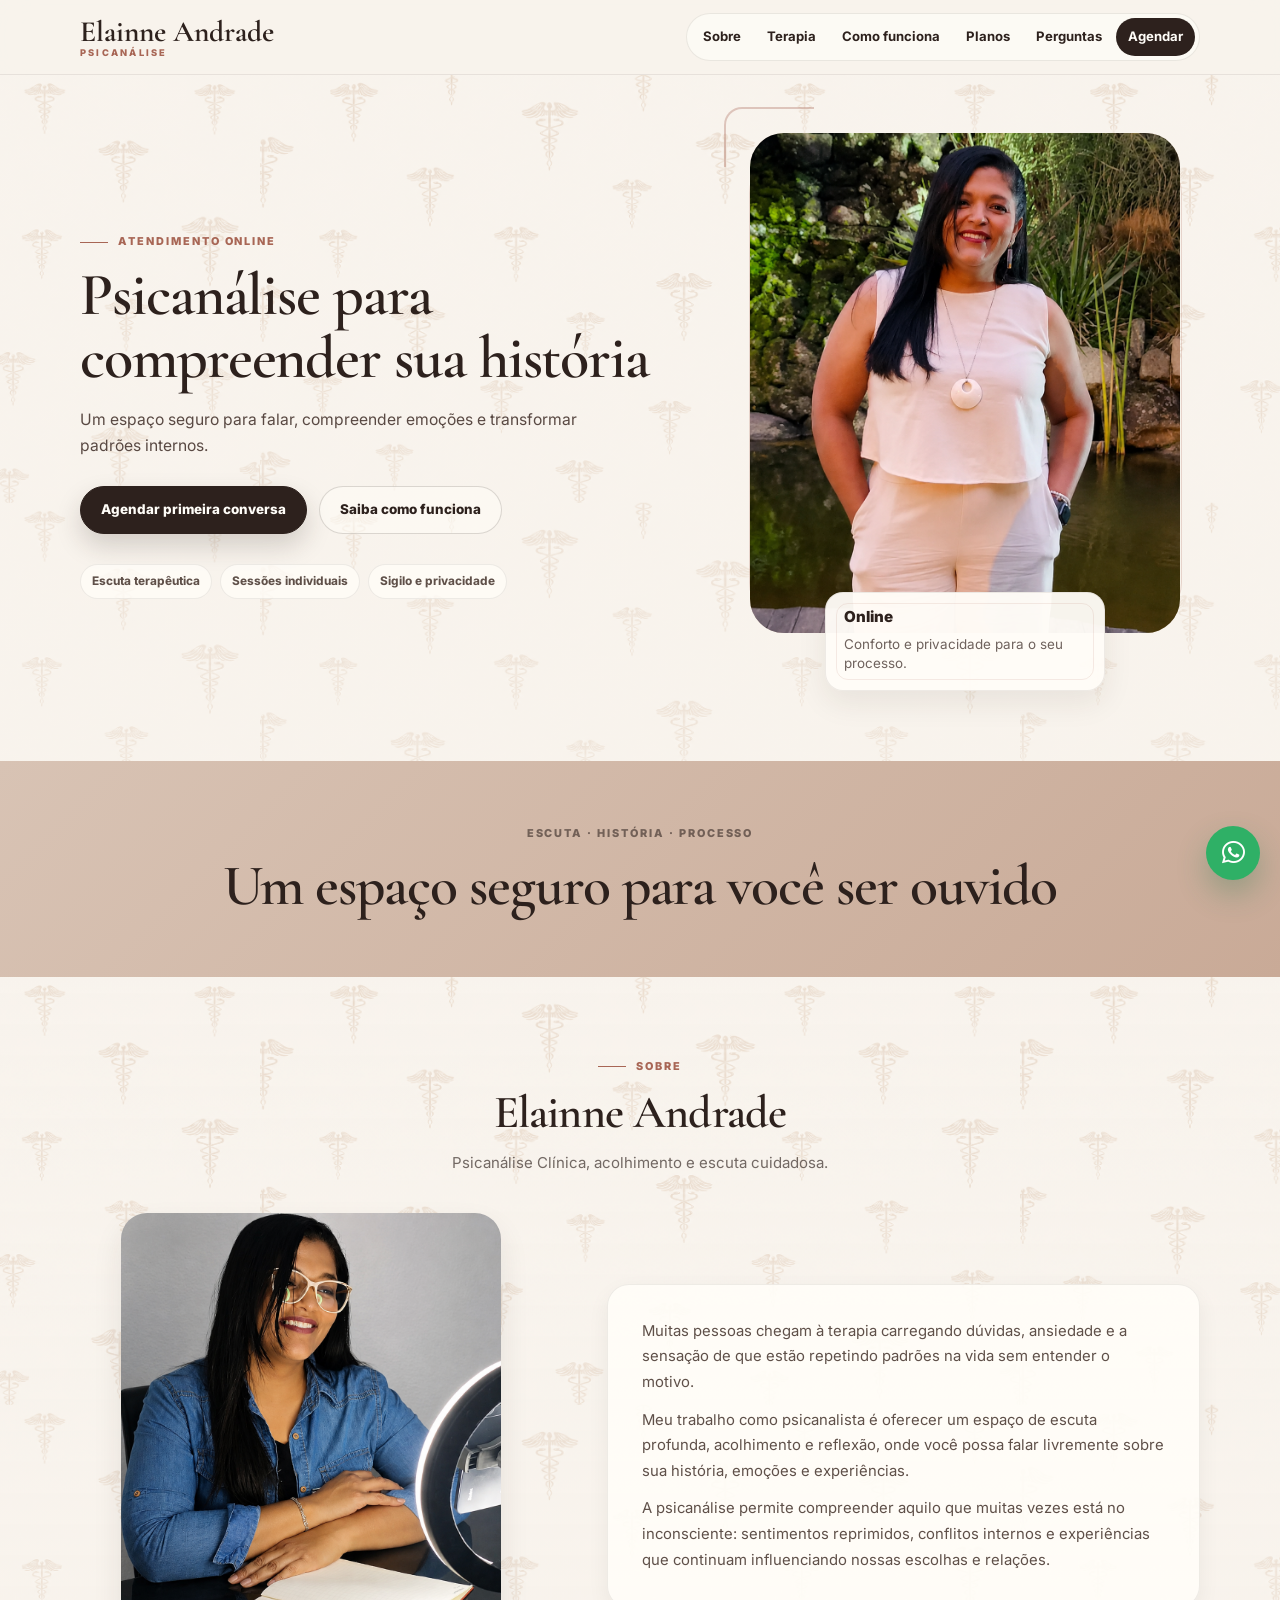
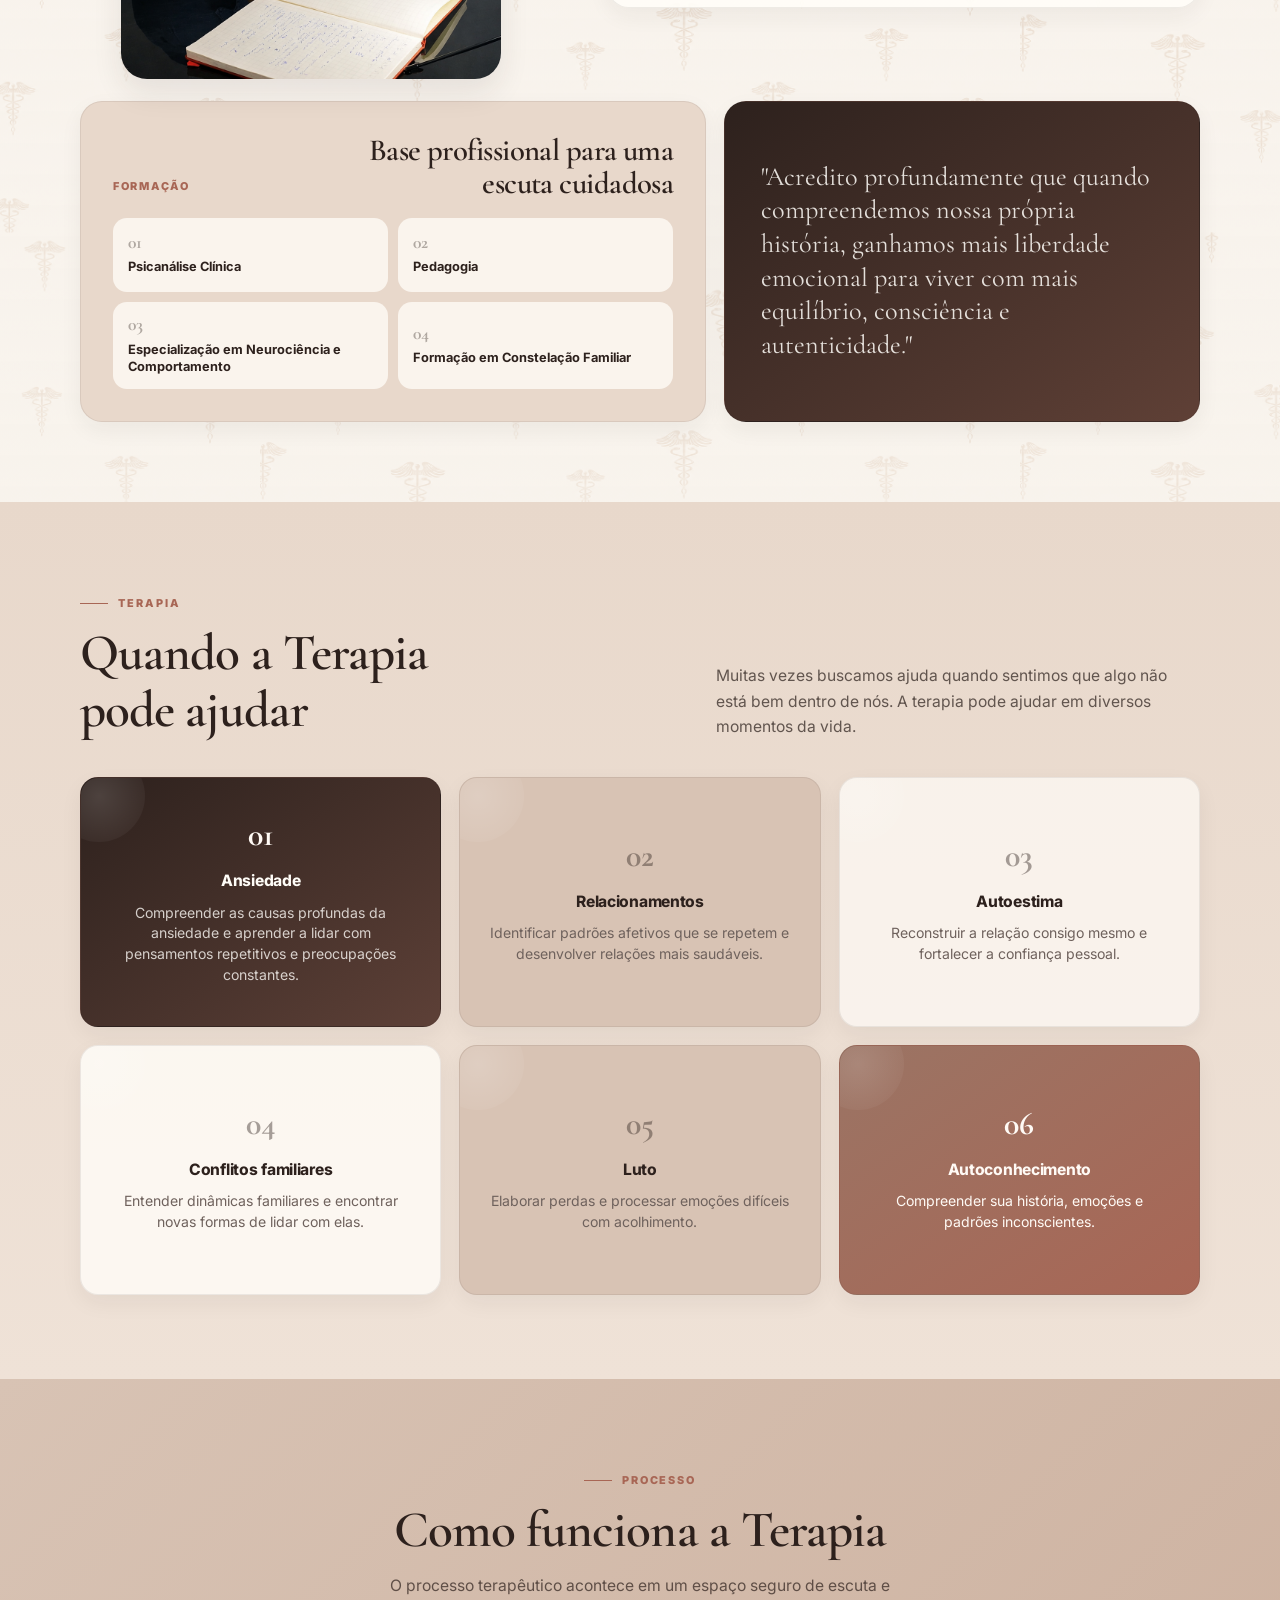
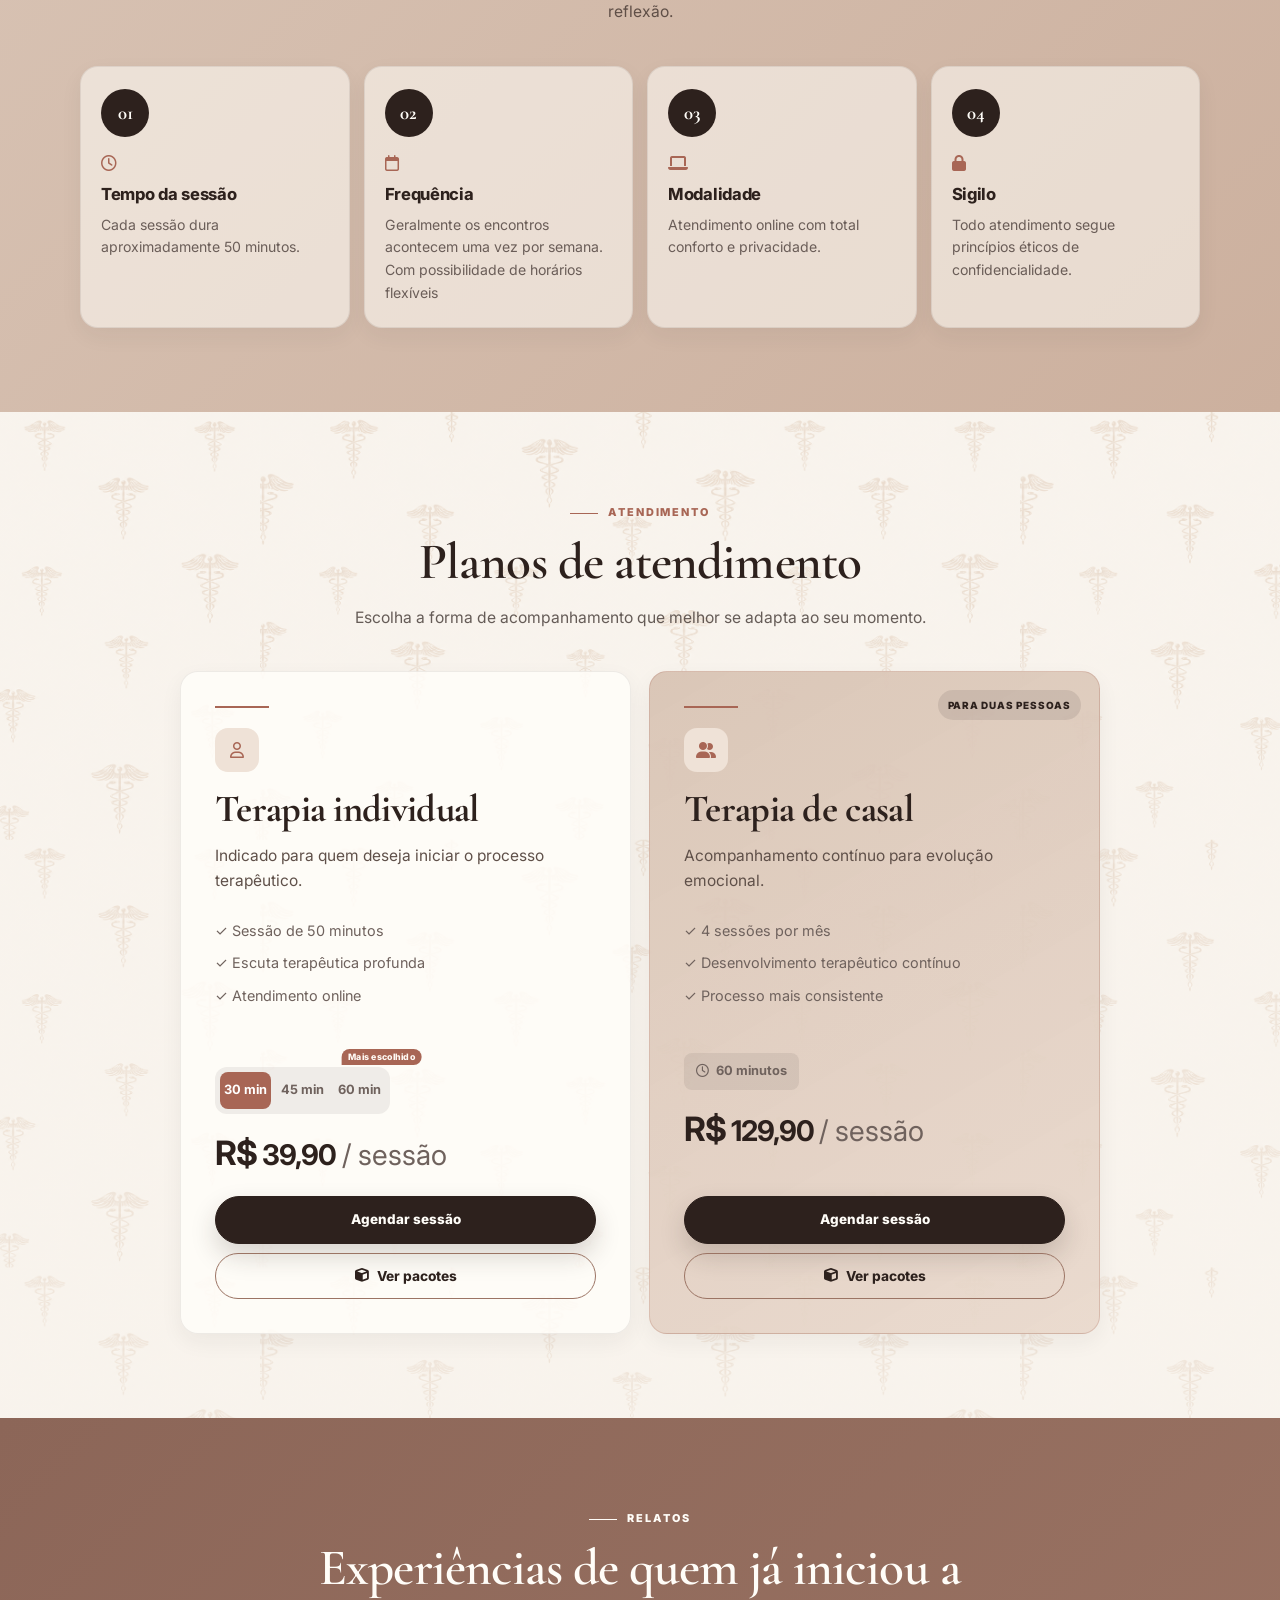
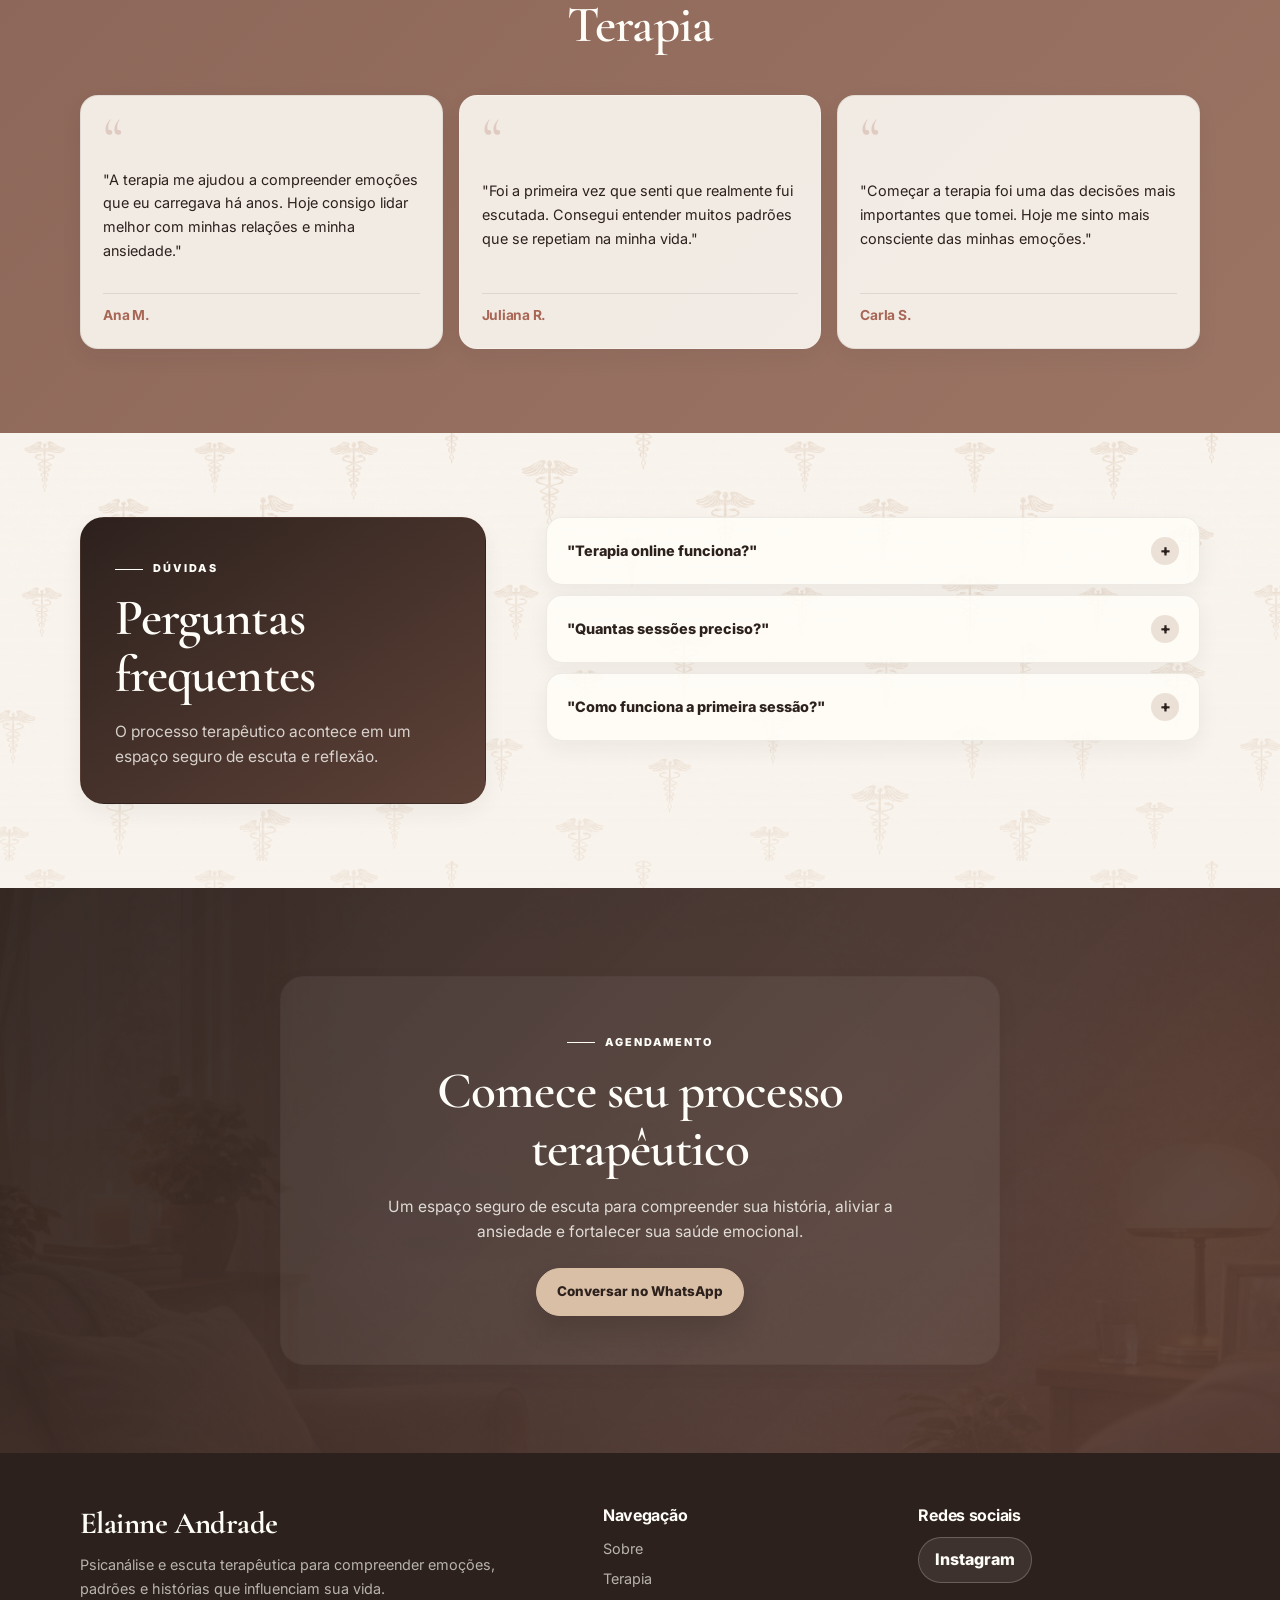
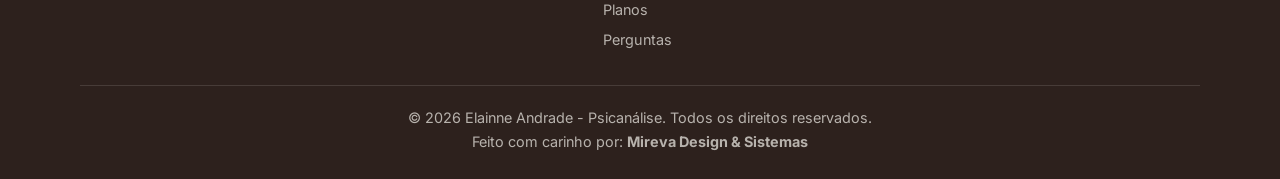
==== commit 0f73af3b: "feat: add appointment checkout worker infrastructure" ====
--- a/index.html
+++ b/index.html
@@ -304,10 +304,11 @@
         </p>
       </div>
 
-      <div class="plans-shell">
-        <article class="plan-card">
+      <div class="plans-shell plans-mvp">
+        <article class="plan-card plan-choice">
           <div class="plan-topline"></div>
-          <h3>Consulta individual</h3>
+          <span class="plan-icon"><i class="fa-regular fa-user"></i></span>
+          <h3>Terapia individual</h3>
 
           <p class="descricao">
             Indicado para quem deseja iniciar o processo terapêutico.
@@ -319,14 +320,22 @@
             <li>✓ Atendimento online</li>
           </ul>
 
-          <a href="https://wa.me/5511989873469" class="btn-primary" target="_blank" rel="noopener">Agendar</a>
-        </article>
-
-        <article class="plan-card featured">
-          <span class="tag">Mais procurado</span>
+          <div class="duration-options" aria-label="Duração da sessão individual">
+            <button type="button" class="duration active" data-duration="30" data-price="39.90">30 min</button>
+            <button type="button" class="duration" data-duration="45" data-price="59.90">45 min</button>
+            <button type="button" class="duration popular" data-duration="60" data-price="75.90">60 min</button>
+          </div>
+          <p class="plan-price"><strong>R$ <span class="price-value">39,90</span></strong><span>/ sessão</span></p>
+          <a class="btn-primary booking-link" href="agendamento.html" data-booking-type="individual" data-booking-package="false">Agendar sessão</a>
+          <a class="btn-outline booking-link" href="agendamento.html" data-booking-type="individual" data-booking-package="true"><i class="fa-solid fa-cube"></i> Ver pacotes</a>
+        </article>
+
+        <article class="plan-card featured plan-choice">
+          <span class="tag">Para duas pessoas</span>
           <div class="plan-topline"></div>
 
-          <h3>Plano mensal</h3>
+          <span class="plan-icon"><i class="fa-solid fa-user-group"></i></span>
+          <h3>Terapia de casal</h3>
 
           <p class="descricao">
             Acompanhamento contínuo para evolução emocional.
@@ -338,7 +347,10 @@
             <li>✓ Processo mais consistente</li>
           </ul>
 
-          <a href="https://wa.me/5511989873469" class="btn-primary" target="_blank" rel="noopener">Agendar</a>
+          <div class="fixed-duration"><i class="fa-regular fa-clock"></i> 60 minutos</div>
+          <p class="plan-price"><strong>R$ <span class="price-value">75,90</span></strong><span>/ sessão</span></p>
+          <a class="btn-primary booking-link" href="agendamento.html" data-booking-type="casal" data-booking-package="false">Agendar sessão</a>
+          <a class="btn-outline booking-link" href="agendamento.html" data-booking-type="casal" data-booking-package="true"><i class="fa-solid fa-cube"></i> Ver pacotes</a>
         </article>
       </div>
     </section>
@@ -481,6 +493,7 @@
     <i class="fa-brands fa-whatsapp" aria-hidden="true"></i>
   </a>
 
+  <script src="pricing.js" defer></script>
   <script src="script.js" defer></script>
 </body>
 
--- a/style.css
+++ b/style.css
@@ -1708,6 +1708,46 @@
   }
 }
 
+/* MVP de agenda e pagamento */
+.plans-mvp { max-width: 920px; }
+.plan-choice { min-height: 430px; }
+.plan-icon { width: 44px; height: 44px; display: grid; place-items: center; border-radius: 13px; color: var(--terracotta); background: var(--beige-soft); margin-bottom: 16px; }
+.duration-options { display: grid; grid-template-columns: repeat(3, 1fr); gap: 6px; padding: 5px; margin-top: 34px; border-radius: 12px; background: rgba(45,33,29,.07); }
+.duration, .fixed-duration { border: 0; border-radius: 8px; padding: 8px 4px; color: var(--muted); background: transparent; font-size: .8rem; font-weight: 700; cursor: pointer; }
+.duration.active { color: #fff; background: var(--terracotta); }
+.duration.popular { position: relative; }
+.duration.popular::after { content: "Mais escolhido"; position: absolute; left: 50%; bottom: calc(100% + 7px); transform: translateX(-50%); margin-left: 22px; padding: 3px 7px; border-radius: 999px 999px 999px 0; color: #fffaf5; background: var(--terracotta); font-size: .55rem; font-weight: 800; letter-spacing: .03em; line-height: 1.2; white-space: nowrap; }
+.fixed-duration { display: inline-flex; gap: 7px; align-items: center; margin-top: 20px; padding: 8px 12px; background: rgba(45,33,29,.08); }
+.plan-price { display: flex; align-items: baseline; gap: 6px; margin: 18px 0;}
+.plan-price strong { color: var(--brown-dark); font-size: 2.1rem; line-height: 1; letter-spacing: -0.035em; }
+.plan-price span:last-child { font-size: 1.78rem; }
+.plan-choice .btn-primary, .plan-choice .btn-outline { width: 100%; justify-content: center; }
+.btn-outline { display: inline-flex; align-items: center; gap: 8px; min-height: 46px; margin-top: 9px; padding: 10px 18px; border: 1px solid var(--brown-mid); border-radius: 999px; color: var(--brown-dark); background: transparent; font: inherit; font-size: .86rem; font-weight: 750; cursor: pointer; text-decoration: none;}
+.btn-outline:hover { color: #fff; background: var(--terracotta); border-color: var(--terracotta); }
+.booking-modal { position: fixed; inset: 0; z-index: 300; display: grid; place-items: center; padding: 24px; opacity: 0; visibility: hidden; background: rgba(35,25,21,.57); backdrop-filter: blur(8px); transition: .22s ease; }
+.booking-modal.open { opacity: 1; visibility: visible; }
+.booking-dialog { position: relative; width: min(650px, 100%); max-height: min(760px, calc(100vh - 48px)); overflow: auto; padding: 36px; border-radius: 26px; color: var(--text); background: var(--off-2); box-shadow: 0 28px 80px rgba(30,18,14,.3); }
+.booking-close { position: absolute; right: 17px; top: 15px; width: 35px; height: 35px; border: 0; border-radius: 50%; color: var(--text); background: var(--beige-soft); cursor: pointer; }
+.booking-progress { display: flex; gap: 14px; margin-bottom: 28px; color: var(--muted); font-size: .75rem; font-weight: 800; }
+.booking-progress span { padding-bottom: 7px; border-bottom: 2px solid transparent; }
+.booking-progress .active { color: var(--terracotta); border-color: var(--terracotta); }
+.booking-step { display: none; }.booking-step.active { display: block; }
+.booking-step h2 { margin: 5px 0 8px; font-size: clamp(2rem,4vw,2.7rem); }.booking-description { margin-bottom: 20px; }
+.booking-service, .package-summary, .checkout-summary { display: grid; grid-template-columns: auto 1fr auto; align-items: center; gap: 11px; padding: 15px; border: 1px solid var(--line); border-radius: 14px; background: #fffdfa; font-size: .86rem; }
+.booking-service i { color: var(--terracotta); }.booking-service strong, .package-summary strong, .checkout-summary strong { color: var(--terracotta); }
+.session-counter { display: flex; justify-content: center; align-items: center; gap: 20px; margin: 20px 0; padding: 10px; border-radius: 14px; background: rgba(45,33,29,.035); }.session-counter button { width: 38px; height: 38px; border: 1px solid var(--line-strong); border-radius: 50%; color: var(--brown-dark); background: var(--off-2); font-size: 1.4rem; cursor: pointer; }
+.session-counter strong { min-width: 112px; text-align: center; font-size: 1.1rem; }.package-summary { grid-template-columns: 1fr auto; margin-bottom: 20px; }.package-summary small { grid-column: 1 / -1; color: var(--muted); }
+.booking-step .btn-primary { width: 100%; justify-content: center; border: 0; cursor: pointer; }.booking-step .btn-primary:disabled { opacity: .42; cursor: not-allowed; }
+.session-tabs { display: flex; flex-wrap: wrap; gap: 7px; margin-bottom: 16px; }.session-tab { padding: 8px 12px; border: 1px solid var(--line-strong); border-radius: 999px; color: var(--muted); background: transparent; font-size: .76rem; font-weight: 750; cursor: pointer; }.session-tab.active { color: #fff; background: var(--brown-dark); }
+.calendar-days, .time-slots { display: grid; grid-template-columns: repeat(4, 1fr); gap: 8px; }.calendar-days { margin-bottom: 12px; }.day-slot, .time-slot { border: 1px solid var(--line); border-radius: 11px; color: var(--text); background: #fff; cursor: pointer; }.day-slot { padding: 10px 5px; display: grid; }.day-slot span { color: var(--muted); font-size: .61rem; font-weight: 800; }.day-slot strong { font-size: 1rem; }.day-slot.active, .time-slot.active { border-color: var(--terracotta); color: #fff; background: var(--terracotta); }.time-slots { grid-template-columns: repeat(4, 1fr); }.time-slot { padding: 10px 4px; font-size: .78rem; font-weight: 750; }.no-times { grid-column: 1 / -1; padding: 12px; text-align: center; font-size: .78rem; }.schedule-status { margin: 16px 0; font-size: .82rem; }.booking-back { display: block; margin: 13px auto 0; border: 0; color: var(--muted); background: transparent; font: inherit; font-size: .82rem; cursor: pointer; }
+.checkout-summary { grid-template-columns: 1fr auto; margin-bottom: 20px; }.checkout-summary small { grid-column: 1 / -1; color: var(--muted); }.checkout-fields { display: grid; gap: 12px; }.checkout-fields label { display: grid; gap: 5px; color: var(--text); font-size: .78rem; font-weight: 750; }.checkout-fields input { width: 100%; padding: 12px 13px; border: 1px solid var(--line-strong); border-radius: 10px; color: var(--text); background: #fff; font: inherit; }.payment-note { display: flex; gap: 9px; margin: 18px 0; padding: 11px 12px; border-radius: 10px; color: var(--muted); background: var(--beige-soft); font-size: .77rem; }.payment-note i { color: var(--terracotta); }.mvp-note { margin-top: 12px; text-align: center; font-size: .7rem; }
+.payment-feedback { min-height: 1.3em; margin-top: 10px; color: #a33d31; text-align: center; font-size: .76rem; }
+body.booking-open { overflow: hidden; }
+.time-slot { transition: color .18s ease, background .18s ease, border-color .18s ease, transform .18s ease; }
+.time-slot:hover { border-color: var(--terracotta); color: var(--terracotta); }
+.time-slot.active { box-shadow: 0 7px 16px rgba(168, 102, 85, .2); transform: translateY(-1px); }
+@media (max-width: 680px) { .booking-modal { padding: 12px; }.booking-dialog { max-height: calc(100vh - 24px); padding: 31px 18px 22px; border-radius: 20px; }.booking-progress { gap: 8px; font-size: .65rem; }.calendar-days { grid-template-columns: repeat(4, 1fr); }.time-slots { grid-template-columns: repeat(3, 1fr); } }
+
 @media (max-width: 380px) {
   :root {
     --container: min(1120px, calc(100% - 22px));
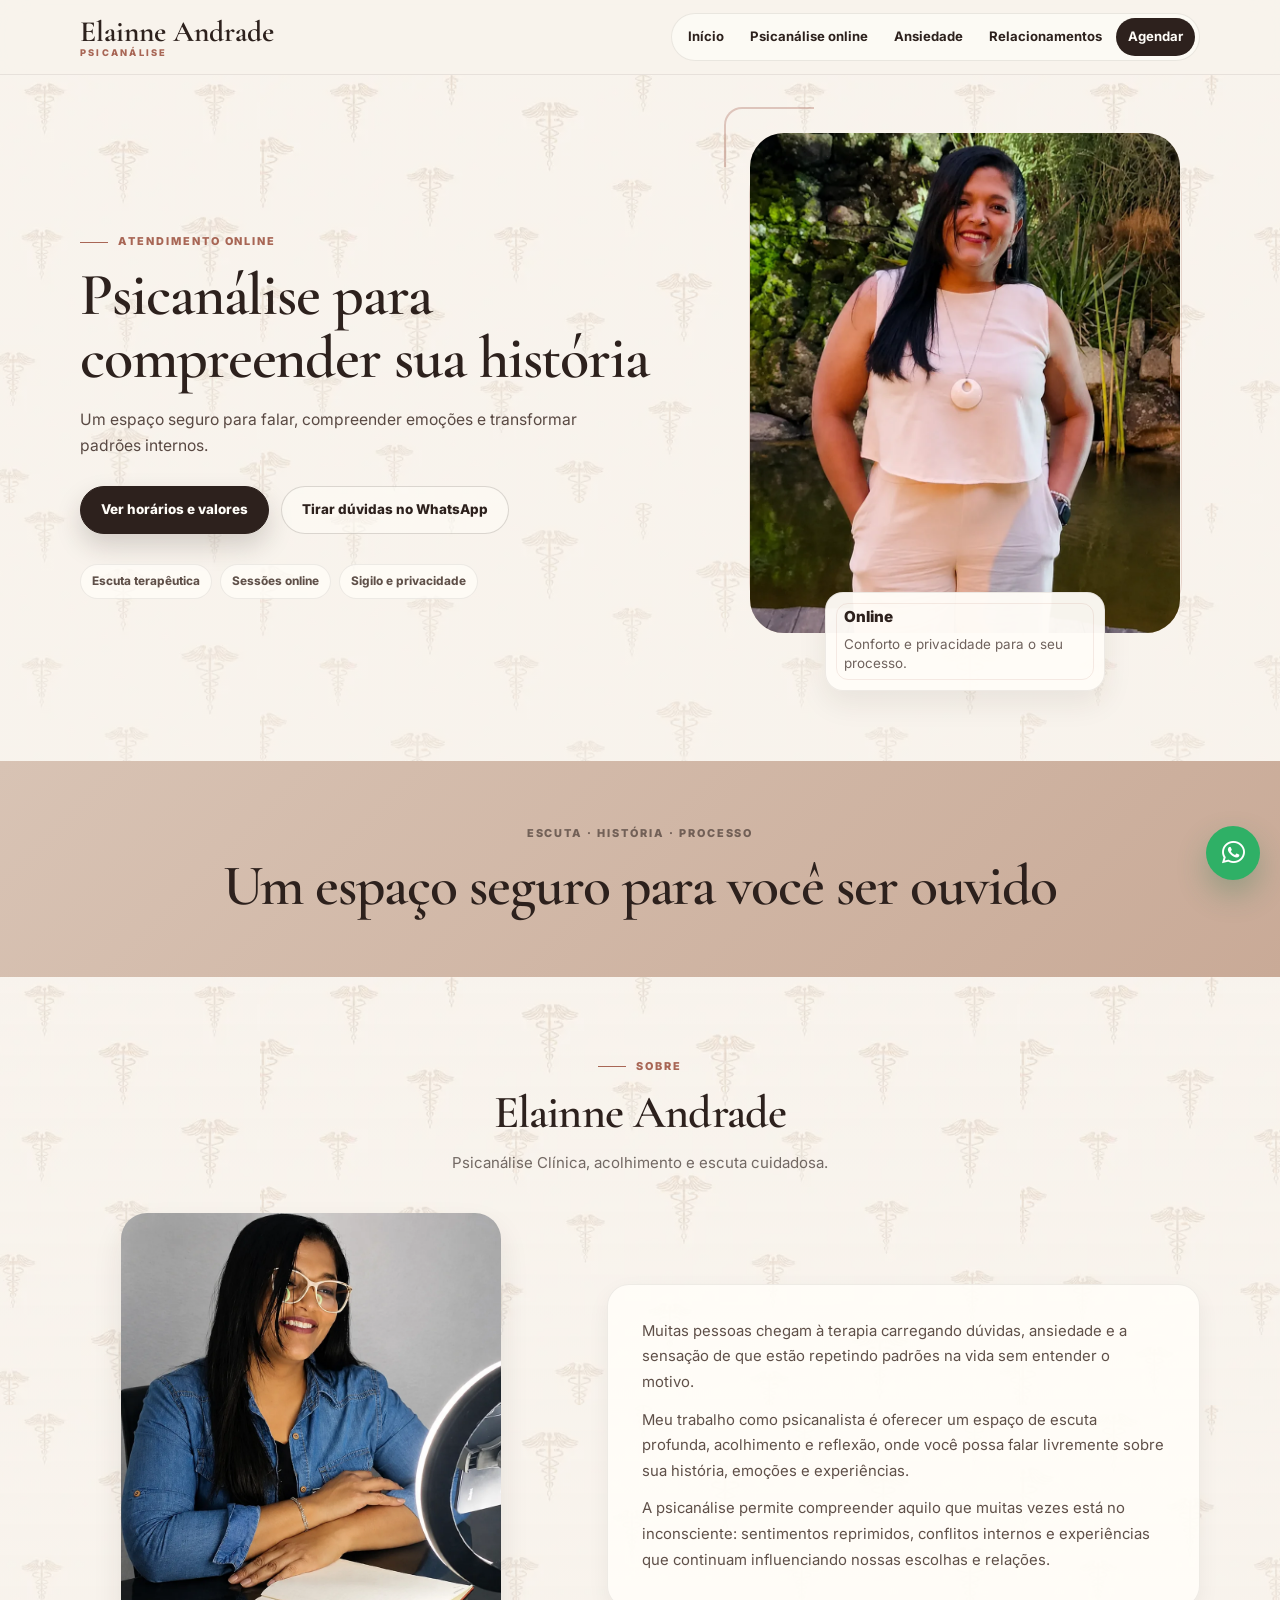
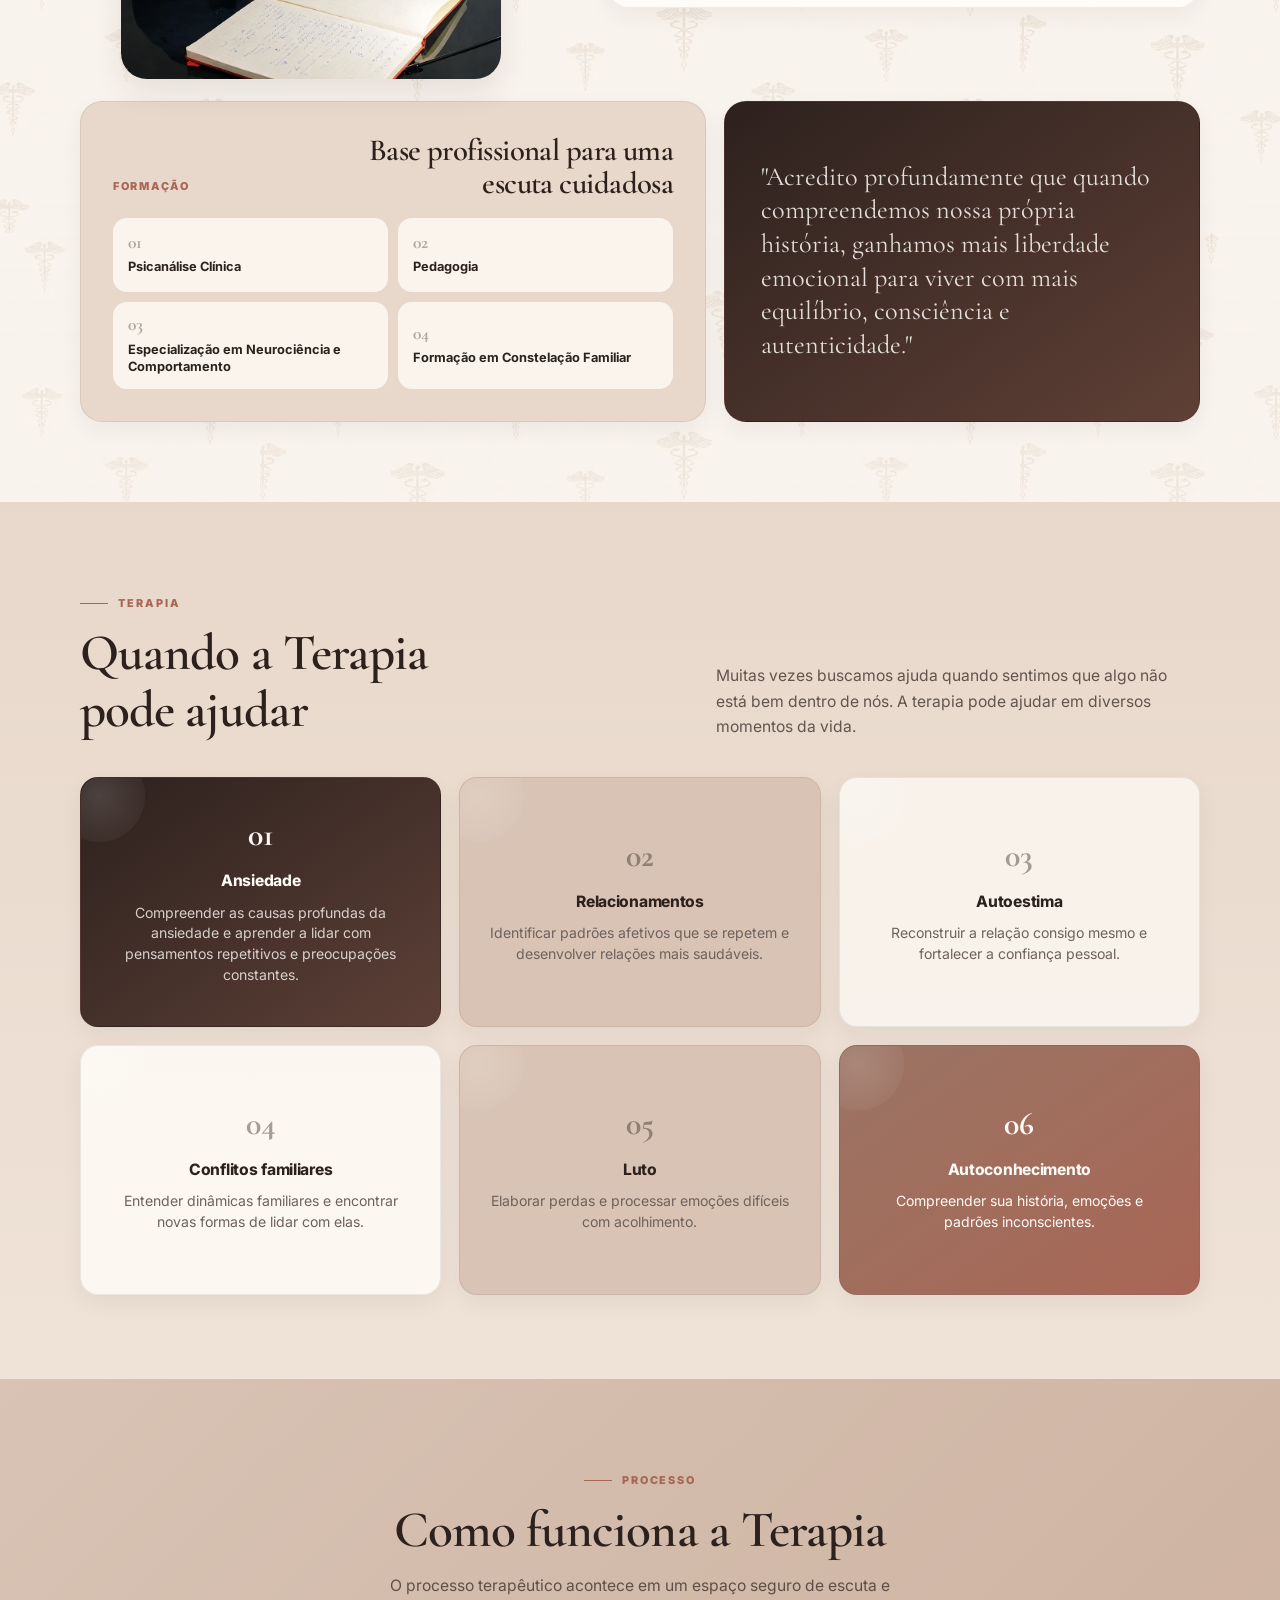
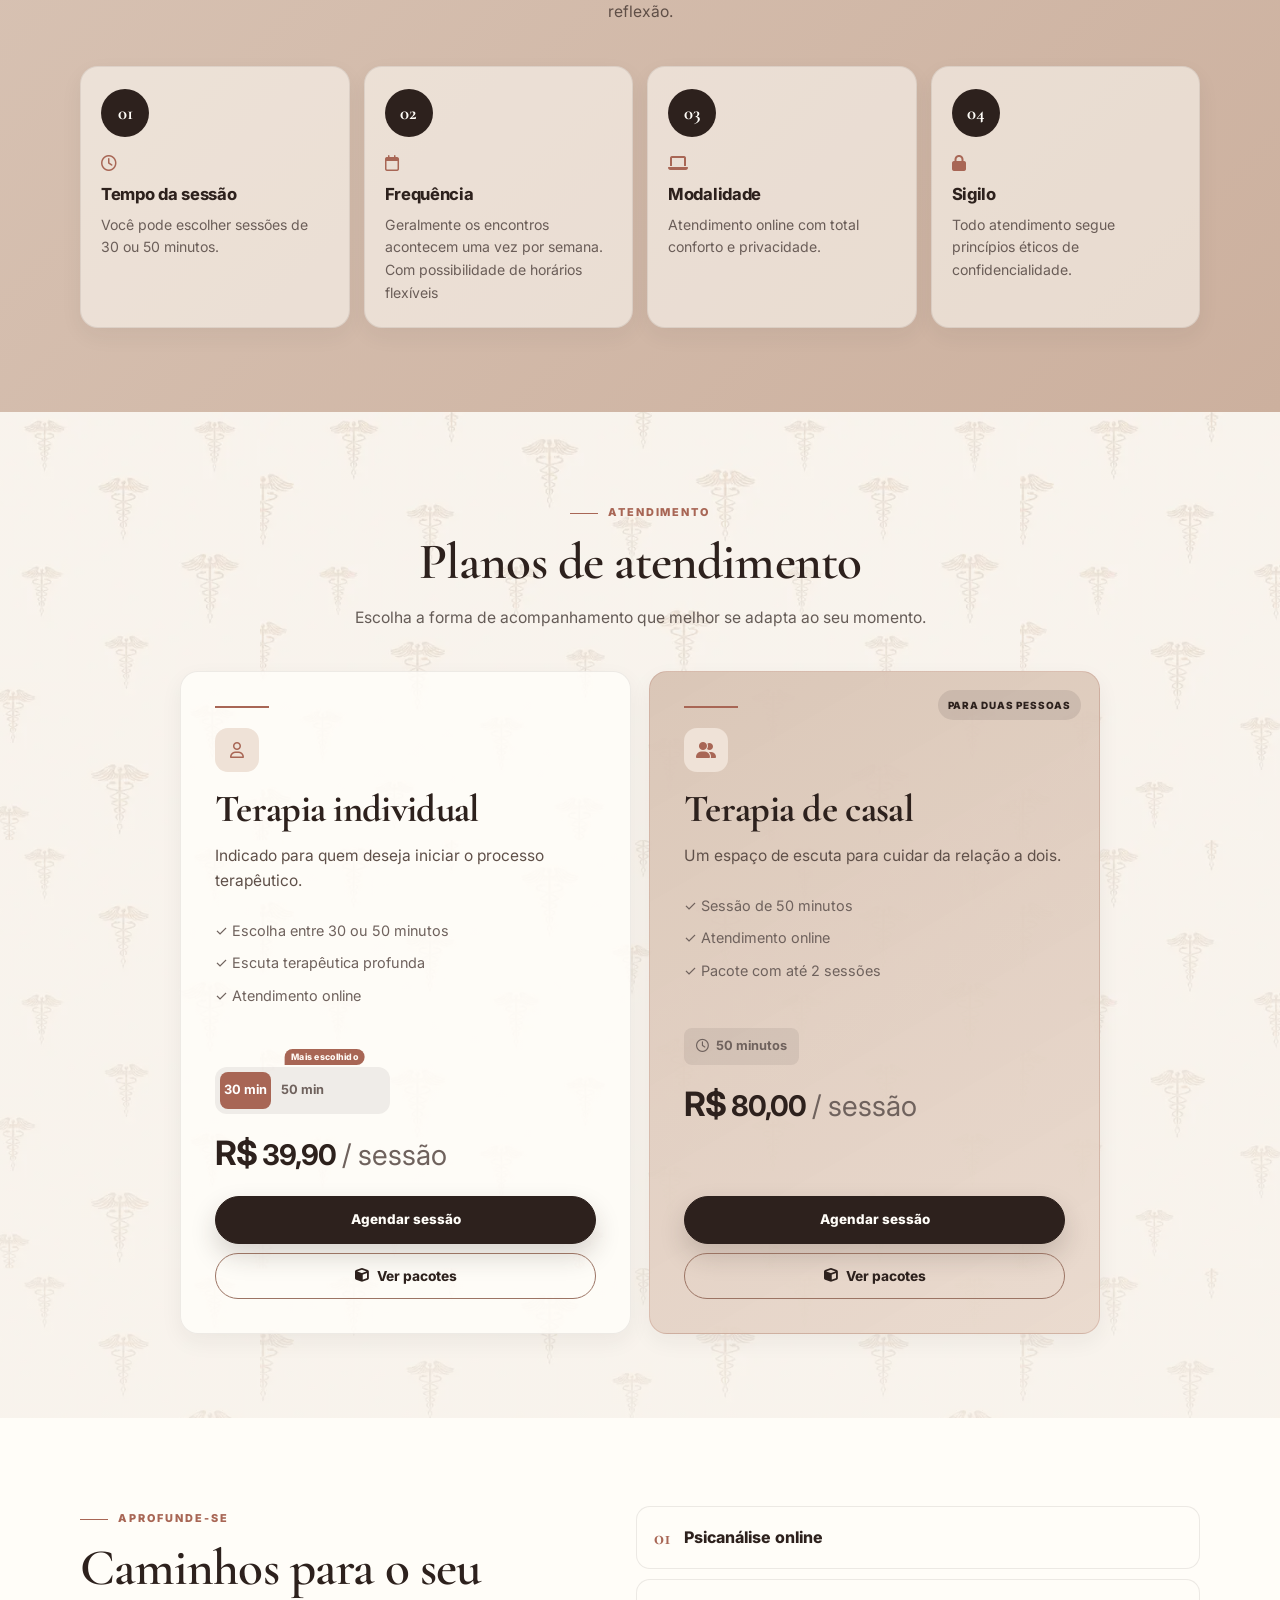
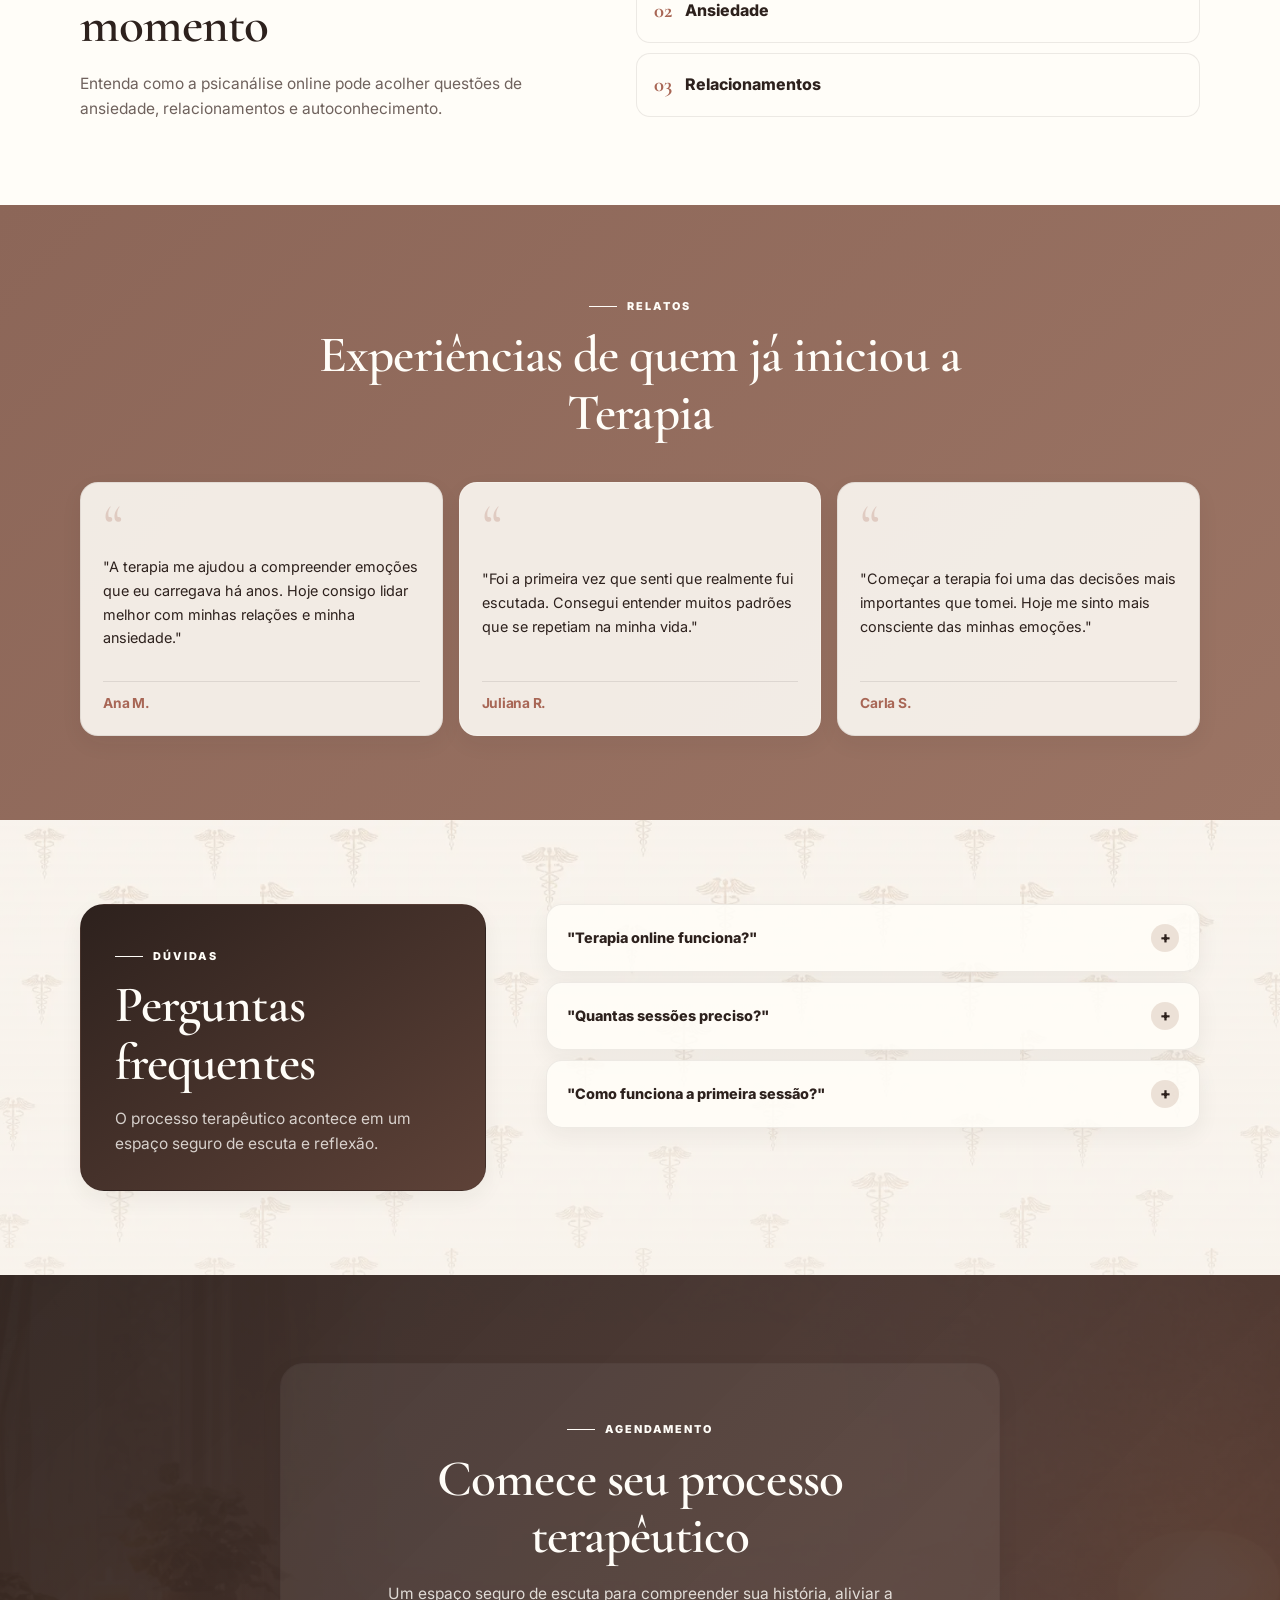
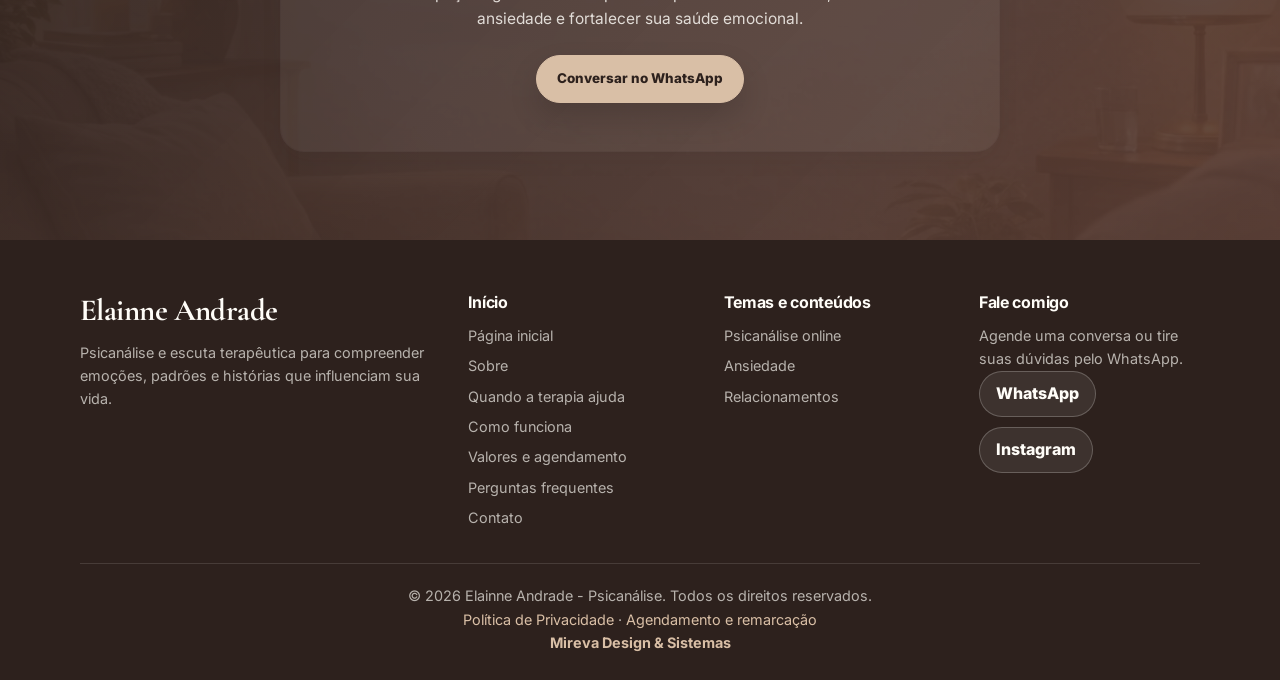
==== commit b7de216a: "feat: improve content, seo and booking flow" ====
--- a/index.html
+++ b/index.html
@@ -4,6 +4,21 @@
 <head>
   <meta charset="UTF-8">
   <meta name="viewport" content="width=device-width, initial-scale=1.0">
+
+  <meta name="description" content="Psicanalise clinica online com Elainne Andrade. Um espaco de escuta, acolhimento e autoconhecimento para compreender emocoes, relacoes e padroes internos.">
+  <meta name="robots" content="index, follow, max-image-preview:large">
+  <link rel="canonical" href="https://elainneandradepsi.com.br/">
+  <meta property="og:type" content="website">
+  <meta property="og:locale" content="pt_BR">
+  <meta property="og:site_name" content="Elainne Andrade | Psicanalise">
+  <meta property="og:title" content="Elainne Andrade | Psicanalise clinica online">
+  <meta property="og:description" content="Um espaco de escuta, acolhimento e autoconhecimento em atendimento online.">
+  <meta property="og:url" content="https://elainneandradepsi.com.br/">
+  <meta property="og:image" content="https://elainneandradepsi.com.br/img/heroimg.png">
+  <meta name="twitter:card" content="summary_large_image">
+  <meta name="twitter:title" content="Elainne Andrade | Psicanalise clinica online">
+  <meta name="twitter:description" content="Atendimento online com escuta e acolhimento.">
+  <meta name="twitter:image" content="https://elainneandradepsi.com.br/img/heroimg.png">
 
   <title>Elainne Andrade | Psicanálise</title>
 
@@ -12,11 +27,62 @@
   <link href="https://fonts.googleapis.com/css2?family=Cormorant+Garamond:wght@500;600;700&family=Inter:wght@400;500;600;700&display=swap" rel="stylesheet">
   <link rel="stylesheet" href="https://cdnjs.cloudflare.com/ajax/libs/font-awesome/6.5.0/css/all.min.css">
   <link rel="stylesheet" href="style.css">
+  <link rel="preload" as="image" href="img/heroimg.webp" type="image/webp" fetchpriority="high">
 
   <link rel="apple-touch-icon" sizes="180x180" href="img/apple-touch-icon.png">
   <link rel="icon" type="image/png" sizes="32x32" href="img/favicon-32x32.png">
   <link rel="icon" type="image/png" sizes="16x16" href="img/favicon-16x16.png">
-  <link rel="shortcut icon" href="img/favicon.ico">
+  <link rel="shortcut icon" type="image/png" href="img/favicon-32x32.png">
+
+  <script type="application/ld+json">
+  {
+    "@context": "https://schema.org",
+    "@graph": [
+      {
+        "@type": "Person",
+        "@id": "https://elainneandradepsi.com.br/#elainne-andrade",
+        "name": "Elainne Andrade",
+        "jobTitle": "Psicanalista clinica",
+        "description": "Psicanalista clinica com atendimento online e escuta terapeutica.",
+        "url": "https://elainneandradepsi.com.br/",
+        "image": "https://elainneandradepsi.com.br/img/elainne.png",
+        "sameAs": ["https://www.instagram.com/elainneandradepsicanalista"]
+      },
+      {
+        "@type": "ProfessionalService",
+        "@id": "https://elainneandradepsi.com.br/#atendimento",
+        "name": "Elainne Andrade | Psicanalise",
+        "url": "https://elainneandradepsi.com.br/",
+        "image": "https://elainneandradepsi.com.br/img/heroimg.png",
+        "description": "Atendimento online de psicanalise clinica para adultos, com foco em escuta, autoconhecimento e compreensao de padroes emocionais.",
+        "areaServed": { "@type": "Country", "name": "Brasil" },
+        "availableLanguage": "pt-BR",
+        "provider": { "@id": "https://elainneandradepsi.com.br/#elainne-andrade" },
+        "contactPoint": {
+          "@type": "ContactPoint",
+          "telephone": "+55-11-98987-3469",
+          "contactType": "agendamento",
+          "availableLanguage": "pt-BR"
+        }
+      },
+      {
+        "@type": "WebSite",
+        "@id": "https://elainneandradepsi.com.br/#website",
+        "url": "https://elainneandradepsi.com.br/",
+        "name": "Elainne Andrade | Psicanalise"
+      },
+      {
+        "@type": "FAQPage",
+        "@id": "https://elainneandradepsi.com.br/#faq",
+        "mainEntity": [
+          { "@type": "Question", "name": "Terapia online funciona?", "acceptedAnswer": { "@type": "Answer", "text": "A terapia online oferece um espaco de escuta e reflexao. A qualidade do vinculo e da escuta terapeutica e parte importante do processo." } },
+          { "@type": "Question", "name": "Quantas sessoes preciso?", "acceptedAnswer": { "@type": "Answer", "text": "Cada processo e unico. Algumas pessoas buscam apoio pontual e outras iniciam um processo mais profundo de autoconhecimento." } },
+          { "@type": "Question", "name": "Como funciona a primeira sessao?", "acceptedAnswer": { "@type": "Answer", "text": "A primeira sessao e um momento de escuta e acolhimento para conversar sobre historia, dificuldades atuais e o que se deseja transformar." } }
+        ]
+      }
+    ]
+  }
+  </script>
 
   <script async src="https://www.googletagmanager.com/gtag/js?id=G-2YBHS30QB9"></script>
   <script>
@@ -40,12 +106,11 @@
       </button>
 
       <nav class="menu" aria-label="Navegação principal">
-        <a href="#sobre">Sobre</a>
-        <a href="#terapia">Terapia</a>
-        <a href="#como-funciona">Como funciona</a>
-        <a href="#planos">Planos</a>
-        <a href="#faq">Perguntas</a>
-        <a href="#contato" class="btn-menu">Agendar</a>
+        <a href="#topo" aria-current="page">Início</a>
+        <a href="psicanalise-online/">Psicanálise online</a>
+        <a href="ansiedade/">Ansiedade</a>
+        <a href="relacionamentos/">Relacionamentos</a>
+        <a href="#planos" class="btn-menu">Agendar</a>
       </nav>
     </div>
   </header>
@@ -66,25 +131,25 @@
           </p>
 
           <div class="hero-actions">
-            <a href="https://wa.me/5511989873469" class="btn-primary" target="_blank" rel="noopener">
-              Agendar primeira conversa
+            <a href="#planos" class="btn-primary">
+              Ver horários e valores
             </a>
 
-            <a href="#como-funciona" class="btn-ghost">
-              Saiba como funciona
+            <a href="https://wa.me/5511989873469" class="btn-ghost" target="_blank" rel="noopener">
+              Tirar dúvidas no WhatsApp
             </a>
           </div>
 
           <div class="hero-signals" aria-label="Informações do atendimento">
             <span>Escuta terapêutica</span>
-            <span>Sessões individuais</span>
+            <span>Sessões online</span>
             <span>Sigilo e privacidade</span>
           </div>
         </div>
 
         <div class="hero-media fade">
           <div class="portrait-frame">
-            <img src="img/heroimg.png" alt="Elainne Andrade">
+            <picture><source srcset="img/heroimg.webp" type="image/webp"><img src="img/heroimg.png" alt="Elainne Andrade, psicanalista clínica" fetchpriority="high" decoding="async"></picture>
           </div>
 
           <div class="hero-photo-cards" aria-label="Destaques do atendimento">
@@ -118,7 +183,7 @@
         <div class="sobre-top">
           <aside class="sobre-image-wrap">
             <div class="sobre-image">
-              <img src="img/elainne.png" alt="Elainne Andrade">
+              <picture><source srcset="img/elainne.webp" type="image/webp"><img src="img/elainne.png" alt="Elainne Andrade, psicanalista clínica" loading="lazy" decoding="async"></picture>
             </div>
           </aside>
 
@@ -269,7 +334,7 @@
           <span>01</span>
           <i class="fa-regular fa-clock"></i>
           <h3>Tempo da sessão</h3>
-          <p>Cada sessão dura aproximadamente 50 minutos.</p>
+          <p>Você pode escolher sessões de 30 ou 50 minutos.</p>
         </article>
 
         <article class="journey-item">
@@ -315,15 +380,14 @@
           </p>
 
           <ul>
-            <li>✓ Sessão de 50 minutos</li>
+            <li>✓ Escolha entre 30 ou 50 minutos</li>
             <li>✓ Escuta terapêutica profunda</li>
             <li>✓ Atendimento online</li>
           </ul>
 
           <div class="duration-options" aria-label="Duração da sessão individual">
             <button type="button" class="duration active" data-duration="30" data-price="39.90">30 min</button>
-            <button type="button" class="duration" data-duration="45" data-price="59.90">45 min</button>
-            <button type="button" class="duration popular" data-duration="60" data-price="75.90">60 min</button>
+            <button type="button" class="duration popular" data-duration="50" data-price="80.00">50 min</button>
           </div>
           <p class="plan-price"><strong>R$ <span class="price-value">39,90</span></strong><span>/ sessão</span></p>
           <a class="btn-primary booking-link" href="agendamento.html" data-booking-type="individual" data-booking-package="false">Agendar sessão</a>
@@ -338,20 +402,35 @@
           <h3>Terapia de casal</h3>
 
           <p class="descricao">
-            Acompanhamento contínuo para evolução emocional.
+            Um espaço de escuta para cuidar da relação a dois.
           </p>
 
           <ul>
-            <li>✓ 4 sessões por mês</li>
-            <li>✓ Desenvolvimento terapêutico contínuo</li>
-            <li>✓ Processo mais consistente</li>
+            <li>✓ Sessão de 50 minutos</li>
+            <li>✓ Atendimento online</li>
+            <li>✓ Pacote com até 2 sessões</li>
           </ul>
 
-          <div class="fixed-duration"><i class="fa-regular fa-clock"></i> 60 minutos</div>
-          <p class="plan-price"><strong>R$ <span class="price-value">75,90</span></strong><span>/ sessão</span></p>
+          <div class="fixed-duration"><i class="fa-regular fa-clock"></i> 50 minutos</div>
+          <p class="plan-price"><strong>R$ <span class="price-value">80,00</span></strong><span>/ sessão</span></p>
           <a class="btn-primary booking-link" href="agendamento.html" data-booking-type="casal" data-booking-package="false">Agendar sessão</a>
           <a class="btn-outline booking-link" href="agendamento.html" data-booking-type="casal" data-booking-package="true"><i class="fa-solid fa-cube"></i> Ver pacotes</a>
         </article>
+      </div>
+    </section>
+
+    <section class="explore editorial-pattern fade" aria-labelledby="explore-title">
+      <div class="explore-inner">
+        <div>
+          <span class="kicker">Aprofunde-se</span>
+          <h2 id="explore-title">Caminhos para o seu momento</h2>
+          <p>Entenda como a psicanálise online pode acolher questões de ansiedade, relacionamentos e autoconhecimento.</p>
+        </div>
+        <div class="explore-links">
+          <a href="psicanalise-online/"><span>01</span> Psicanálise online</a>
+          <a href="ansiedade/"><span>02</span> Ansiedade</a>
+          <a href="relacionamentos/"><span>03</span> Relacionamentos</a>
+        </div>
       </div>
     </section>
 
@@ -461,17 +540,33 @@
       </div>
 
       <div class="footer-col">
-        <h4>Navegação</h4>
+        <h4>Início</h4>
         <ul>
+          <li><a href="#topo">Página inicial</a></li>
           <li><a href="#sobre">Sobre</a></li>
-          <li><a href="#terapia">Terapia</a></li>
-          <li><a href="#planos">Planos</a></li>
-          <li><a href="#faq">Perguntas</a></li>
+          <li><a href="#terapia">Quando a terapia ajuda</a></li>
+          <li><a href="#como-funciona">Como funciona</a></li>
+          <li><a href="#planos">Valores e agendamento</a></li>
+          <li><a href="#faq">Perguntas frequentes</a></li>
+          <li><a href="#contato">Contato</a></li>
         </ul>
       </div>
 
       <div class="footer-col">
-        <h4>Redes sociais</h4>
+        <h4>Temas e conteúdos</h4>
+        <ul>
+          <li><a href="psicanalise-online/">Psicanálise online</a></li>
+          <li><a href="ansiedade/">Ansiedade</a></li>
+          <li><a href="relacionamentos/">Relacionamentos</a></li>
+        </ul>
+      </div>
+
+      <div class="footer-col">
+        <h4>Fale comigo</h4>
+
+        <p>Agende uma conversa ou tire suas dúvidas pelo WhatsApp.</p>
+
+        <a href="https://wa.me/5511989873469" target="_blank" rel="noopener" class="instagram-link">WhatsApp</a>
 
         <a
           href="https://www.instagram.com/elainneandradepsicanalista?igsh=MXZ6ejdtMHZ6Zzd1Zg=="
@@ -485,7 +580,8 @@
 
     <div class="footer-bottom">
       © 2026 Elainne Andrade - Psicanálise. Todos os direitos reservados. <br>
-      Feito com carinho por: <a href="https://mirevadesign.com.br"><Strong>Mireva Design & Sistemas</Strong></a>
+      <a href="politica-de-privacidade/">Política de Privacidade</a> · <a href="agendamento-e-remarcacao/">Agendamento e remarcação</a><br>
+      <a href="https://mirevadesign.com.br"><Strong>Mireva Design & Sistemas</Strong></a>
     </div>
   </footer>
 
--- a/style.css
+++ b/style.css
@@ -262,7 +262,7 @@
   background-color: var(--off);
   background-image:
     linear-gradient(180deg, rgba(248, 243, 236, 0.58), rgba(248, 243, 236, 0.72)),
-    url("img/fundo-offwhite.png");
+    url("img/fundo-offwhite.webp");
   background-size: auto, 760px auto;
   background-repeat: repeat, repeat;
   background-position: center, top center;
@@ -1147,7 +1147,7 @@
   text-align: center;
   background:
     linear-gradient(135deg, rgba(45, 33, 29, 0.95), rgba(86, 58, 49, 0.9)),
-    url("img/hero-psicanalise.jpg") center / cover fixed;
+    url("img/hero-psicanalise.webp") center / cover fixed;
 }
 
 .contato::before {
@@ -1190,7 +1190,7 @@
 
 .footer-container {
   display: grid;
-  grid-template-columns: 1.25fr 0.72fr 0.72fr;
+  grid-template-columns: 1.25fr repeat(3, minmax(0, 0.78fr));
   gap: 34px;
 }
 
@@ -1244,11 +1244,19 @@
   font-weight: 800;
 }
 
+.footer-col .instagram-link + .instagram-link {
+  margin-top: 10px;
+}
+
 .footer-bottom {
   margin-top: 34px;
   padding-top: 20px;
   border-top: 1px solid rgba(255, 253, 248, 0.12);
   text-align: center;
+}
+
+.footer-bottom a {
+  color: var(--champagne);
 }
 
 /* WhatsApp */
@@ -1724,6 +1732,21 @@
 .plan-choice .btn-primary, .plan-choice .btn-outline { width: 100%; justify-content: center; }
 .btn-outline { display: inline-flex; align-items: center; gap: 8px; min-height: 46px; margin-top: 9px; padding: 10px 18px; border: 1px solid var(--brown-mid); border-radius: 999px; color: var(--brown-dark); background: transparent; font: inherit; font-size: .86rem; font-weight: 750; cursor: pointer; text-decoration: none;}
 .btn-outline:hover { color: #fff; background: var(--terracotta); border-color: var(--terracotta); }
+
+.plans-more-link { margin-top: 24px; text-align: center; }
+.plans-more-link a { color: var(--terracotta); font-size: .9rem; font-weight: 800; }
+
+.explore { background: var(--off-2); }
+.explore-inner { width: var(--container); margin-inline: auto; display: grid; grid-template-columns: minmax(0, .85fr) minmax(300px, 1fr); gap: clamp(28px, 6vw, 76px); align-items: center; }
+.explore-inner p { max-width: 510px; margin-top: 16px; }
+.explore-links { display: grid; gap: 10px; }
+.explore-links a { display: flex; align-items: center; gap: 13px; min-height: 60px; padding: 14px 17px; border: 1px solid var(--line); border-radius: 14px; background: rgba(255,253,248,.82); color: var(--brown-dark); font-weight: 780; text-decoration: none; transition: transform .2s ease, border-color .2s ease; }
+.explore-links a:hover { transform: translateX(4px); border-color: var(--terracotta); }
+.explore-links span { color: var(--terracotta); font-family: "Cormorant Garamond", Georgia, serif; font-size: 1.3rem; font-weight: 700; }
+
+@media (max-width: 680px) {
+  .explore-inner { grid-template-columns: 1fr; }
+}
 .booking-modal { position: fixed; inset: 0; z-index: 300; display: grid; place-items: center; padding: 24px; opacity: 0; visibility: hidden; background: rgba(35,25,21,.57); backdrop-filter: blur(8px); transition: .22s ease; }
 .booking-modal.open { opacity: 1; visibility: visible; }
 .booking-dialog { position: relative; width: min(650px, 100%); max-height: min(760px, calc(100vh - 48px)); overflow: auto; padding: 36px; border-radius: 26px; color: var(--text); background: var(--off-2); box-shadow: 0 28px 80px rgba(30,18,14,.3); }
@@ -1738,7 +1761,7 @@
 .session-counter { display: flex; justify-content: center; align-items: center; gap: 20px; margin: 20px 0; padding: 10px; border-radius: 14px; background: rgba(45,33,29,.035); }.session-counter button { width: 38px; height: 38px; border: 1px solid var(--line-strong); border-radius: 50%; color: var(--brown-dark); background: var(--off-2); font-size: 1.4rem; cursor: pointer; }
 .session-counter strong { min-width: 112px; text-align: center; font-size: 1.1rem; }.package-summary { grid-template-columns: 1fr auto; margin-bottom: 20px; }.package-summary small { grid-column: 1 / -1; color: var(--muted); }
 .booking-step .btn-primary { width: 100%; justify-content: center; border: 0; cursor: pointer; }.booking-step .btn-primary:disabled { opacity: .42; cursor: not-allowed; }
-.session-tabs { display: flex; flex-wrap: wrap; gap: 7px; margin-bottom: 16px; }.session-tab { padding: 8px 12px; border: 1px solid var(--line-strong); border-radius: 999px; color: var(--muted); background: transparent; font-size: .76rem; font-weight: 750; cursor: pointer; }.session-tab.active { color: #fff; background: var(--brown-dark); }
+.session-tabs { display: flex; flex-wrap: wrap; gap: 7px; margin-bottom: 16px; }.session-tab { padding: 8px 12px; border: 1px solid var(--line-strong); border-radius: 999px; color: var(--muted); background: transparent; font-size: .76rem; font-weight: 750; cursor: pointer; }.session-tab small { display: block; margin-top: 2px; color: var(--terracotta); font-size: .62rem; font-weight: 700; }.session-tab.selected { border-color: rgba(168, 102, 85, .55); }.session-tab.active { color: #fff; background: var(--brown-dark); }.session-tab.active small { color: #f7d9d1; }
 .calendar-days, .time-slots { display: grid; grid-template-columns: repeat(4, 1fr); gap: 8px; }.calendar-days { margin-bottom: 12px; }.day-slot, .time-slot { border: 1px solid var(--line); border-radius: 11px; color: var(--text); background: #fff; cursor: pointer; }.day-slot { padding: 10px 5px; display: grid; }.day-slot span { color: var(--muted); font-size: .61rem; font-weight: 800; }.day-slot strong { font-size: 1rem; }.day-slot.active, .time-slot.active { border-color: var(--terracotta); color: #fff; background: var(--terracotta); }.time-slots { grid-template-columns: repeat(4, 1fr); }.time-slot { padding: 10px 4px; font-size: .78rem; font-weight: 750; }.no-times { grid-column: 1 / -1; padding: 12px; text-align: center; font-size: .78rem; }.schedule-status { margin: 16px 0; font-size: .82rem; }.booking-back { display: block; margin: 13px auto 0; border: 0; color: var(--muted); background: transparent; font: inherit; font-size: .82rem; cursor: pointer; }
 .checkout-summary { grid-template-columns: 1fr auto; margin-bottom: 20px; }.checkout-summary small { grid-column: 1 / -1; color: var(--muted); }.checkout-fields { display: grid; gap: 12px; }.checkout-fields label { display: grid; gap: 5px; color: var(--text); font-size: .78rem; font-weight: 750; }.checkout-fields input { width: 100%; padding: 12px 13px; border: 1px solid var(--line-strong); border-radius: 10px; color: var(--text); background: #fff; font: inherit; }.payment-note { display: flex; gap: 9px; margin: 18px 0; padding: 11px 12px; border-radius: 10px; color: var(--muted); background: var(--beige-soft); font-size: .77rem; }.payment-note i { color: var(--terracotta); }.mvp-note { margin-top: 12px; text-align: center; font-size: .7rem; }
 .payment-feedback { min-height: 1.3em; margin-top: 10px; color: #a33d31; text-align: center; font-size: .76rem; }
